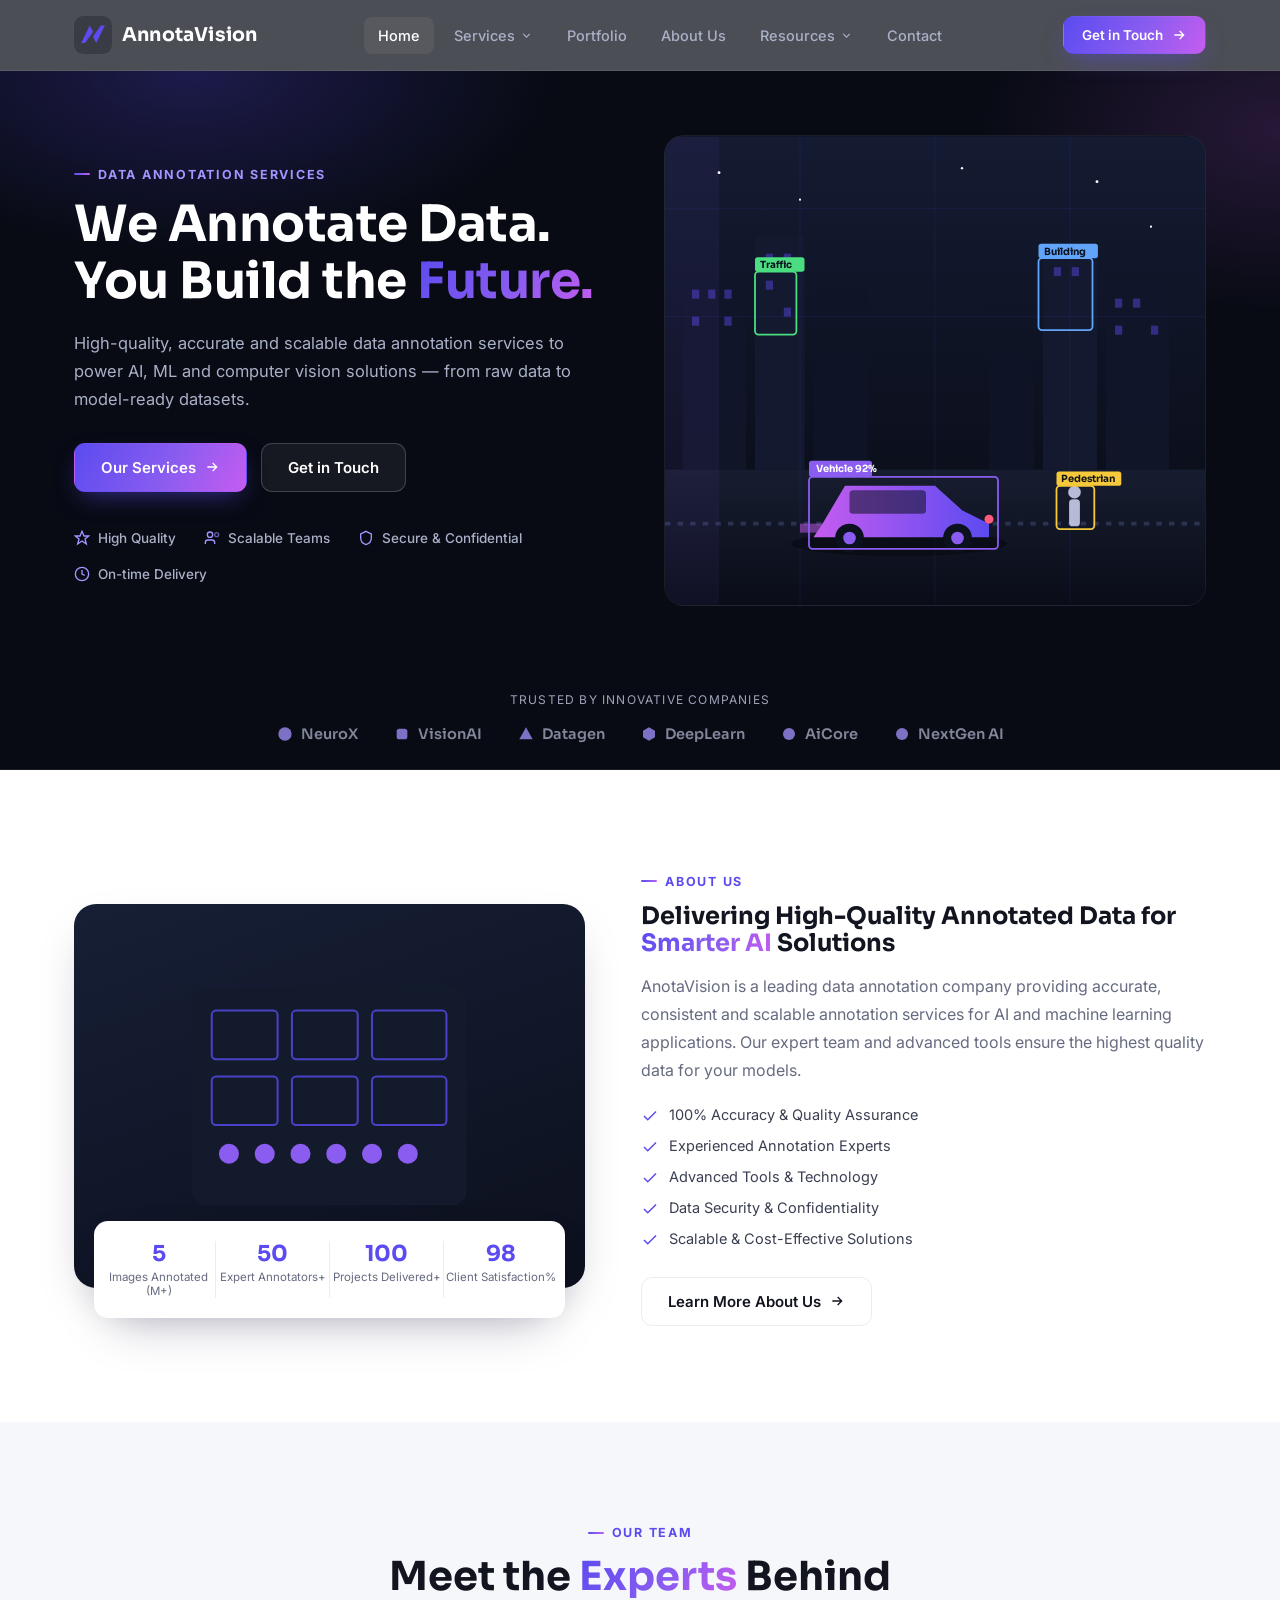
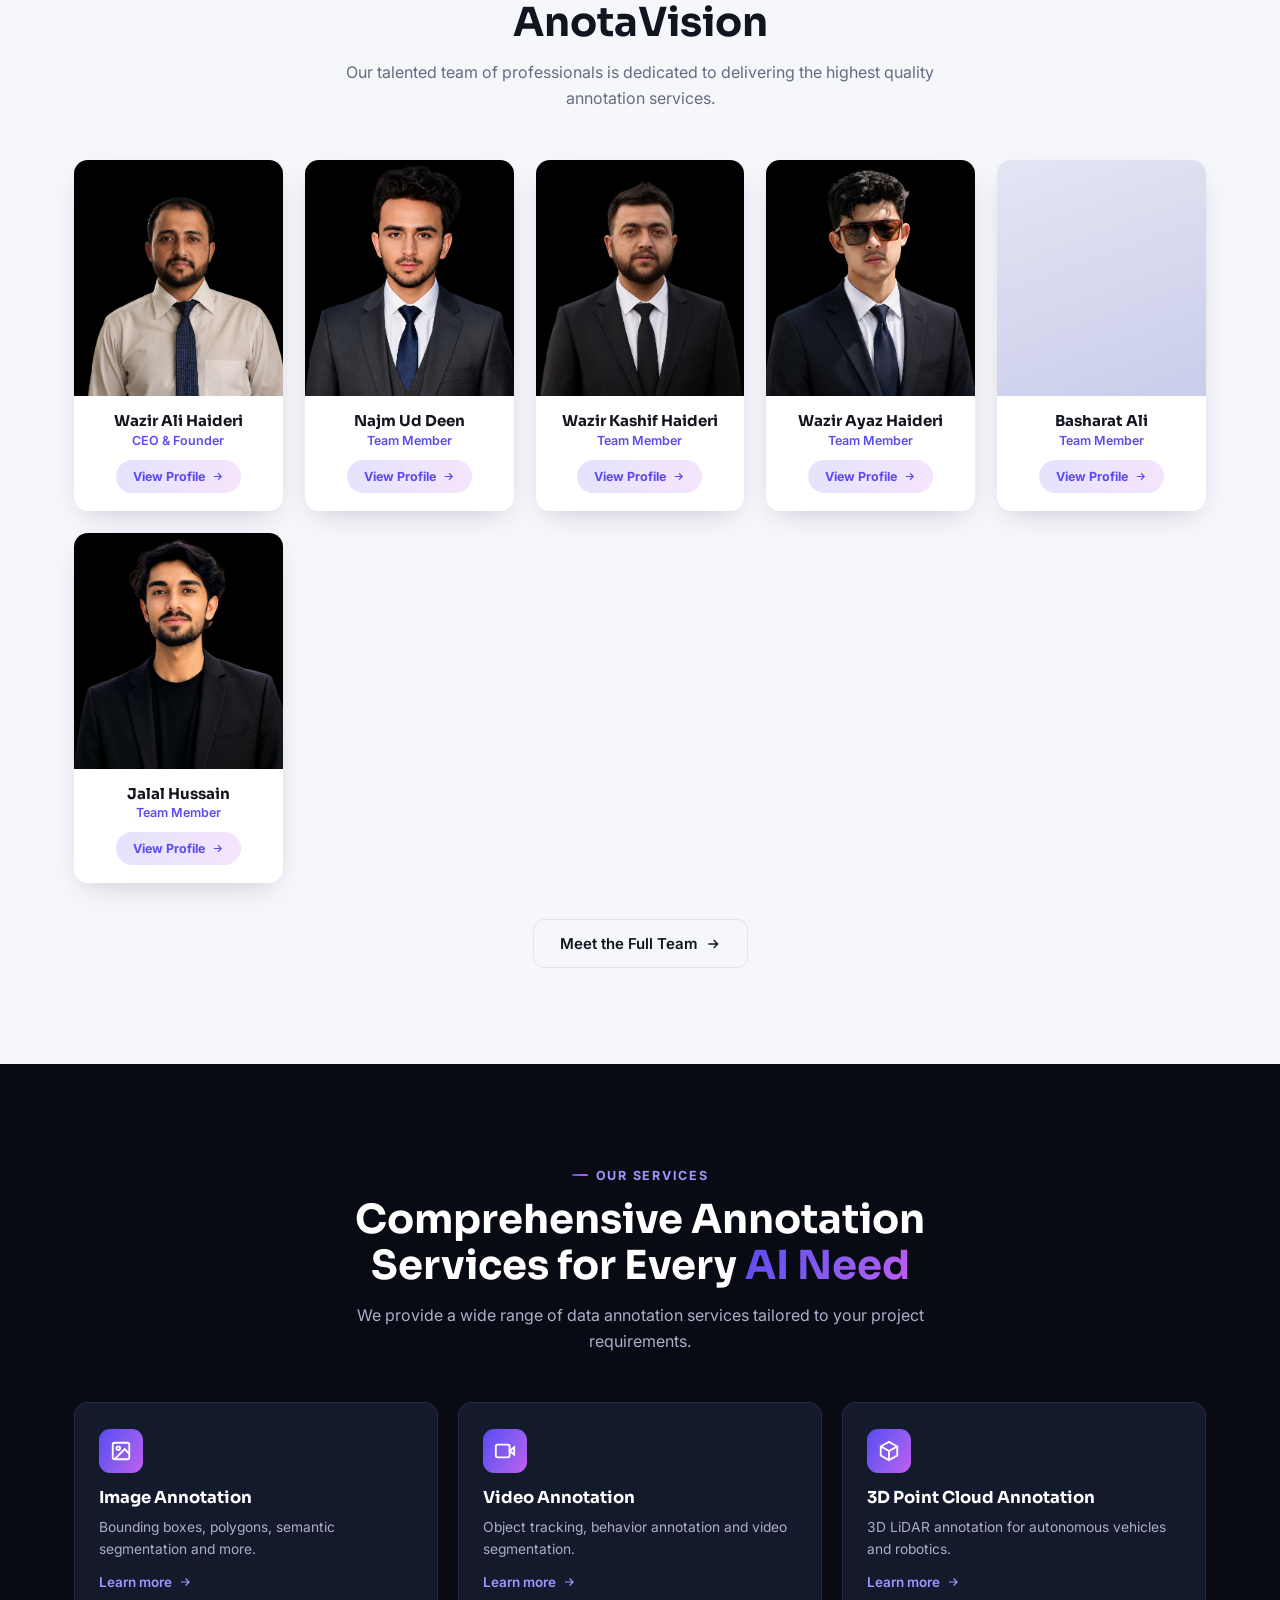
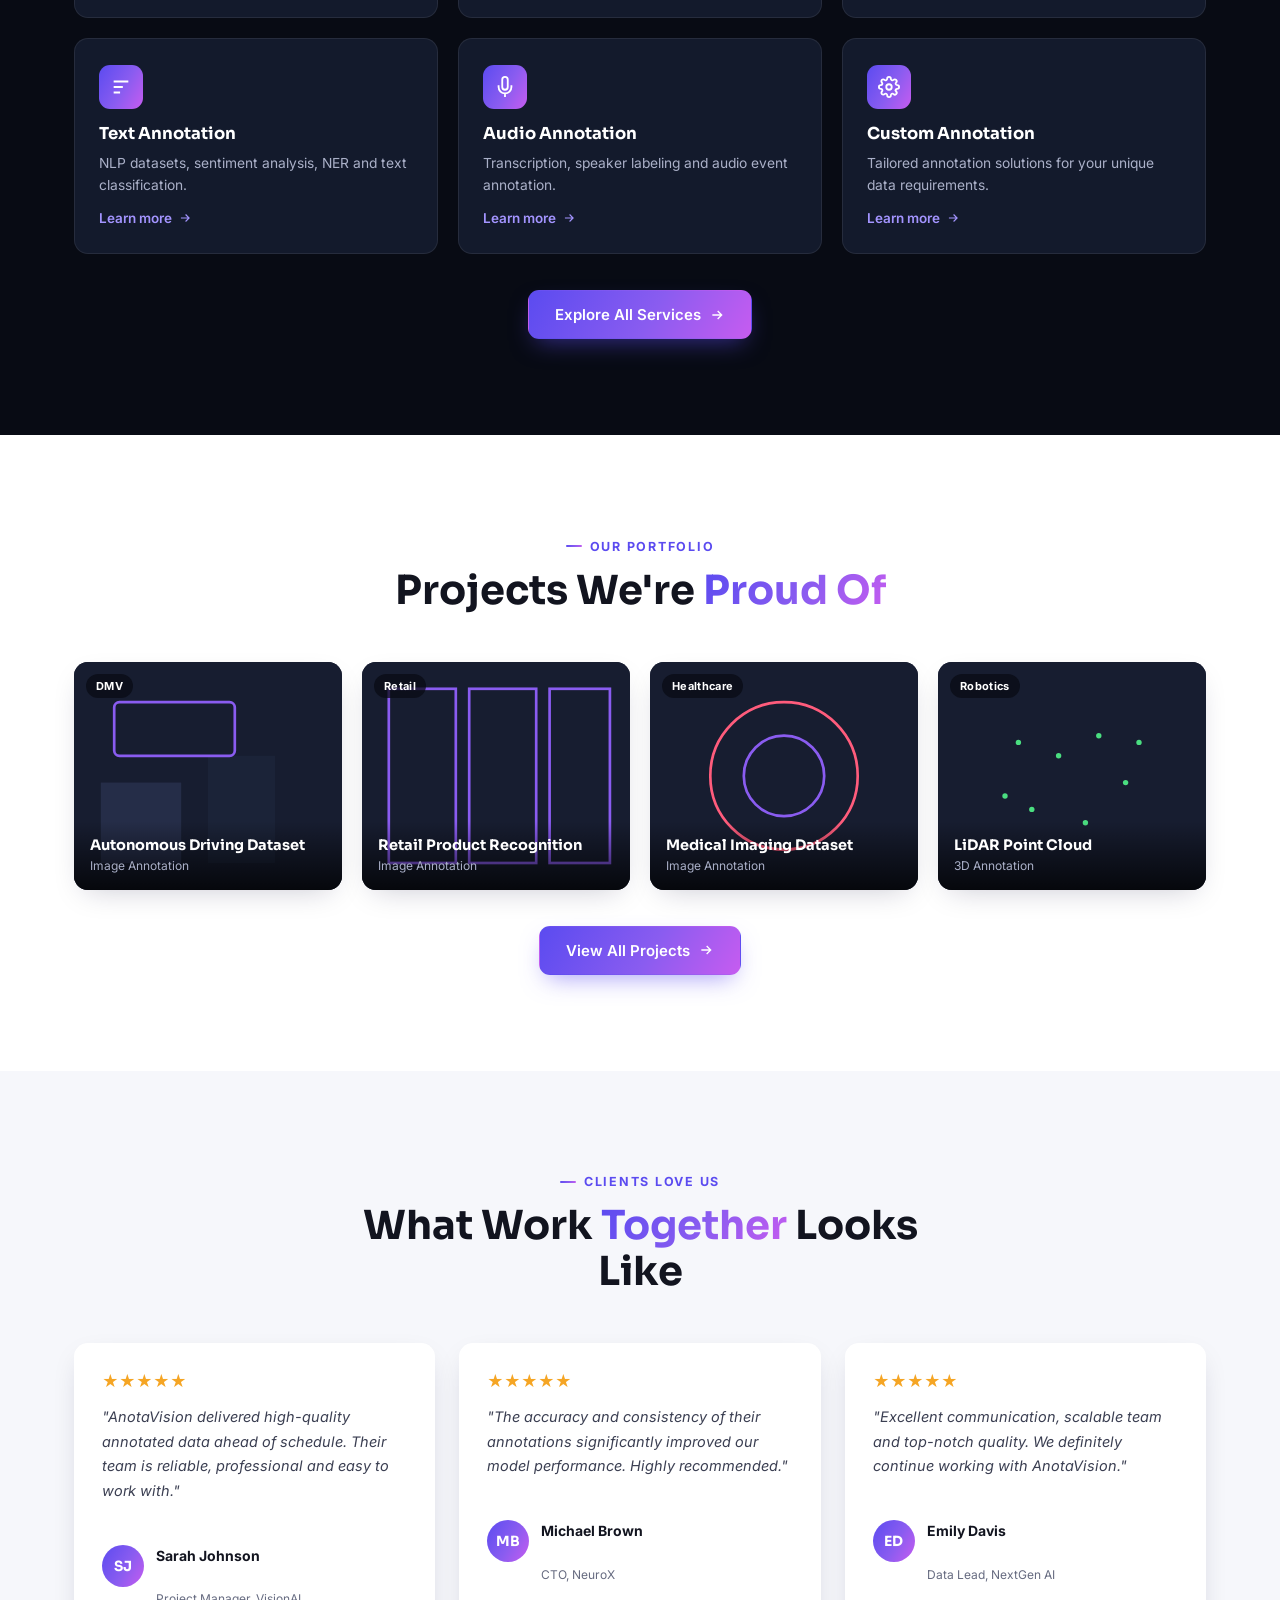
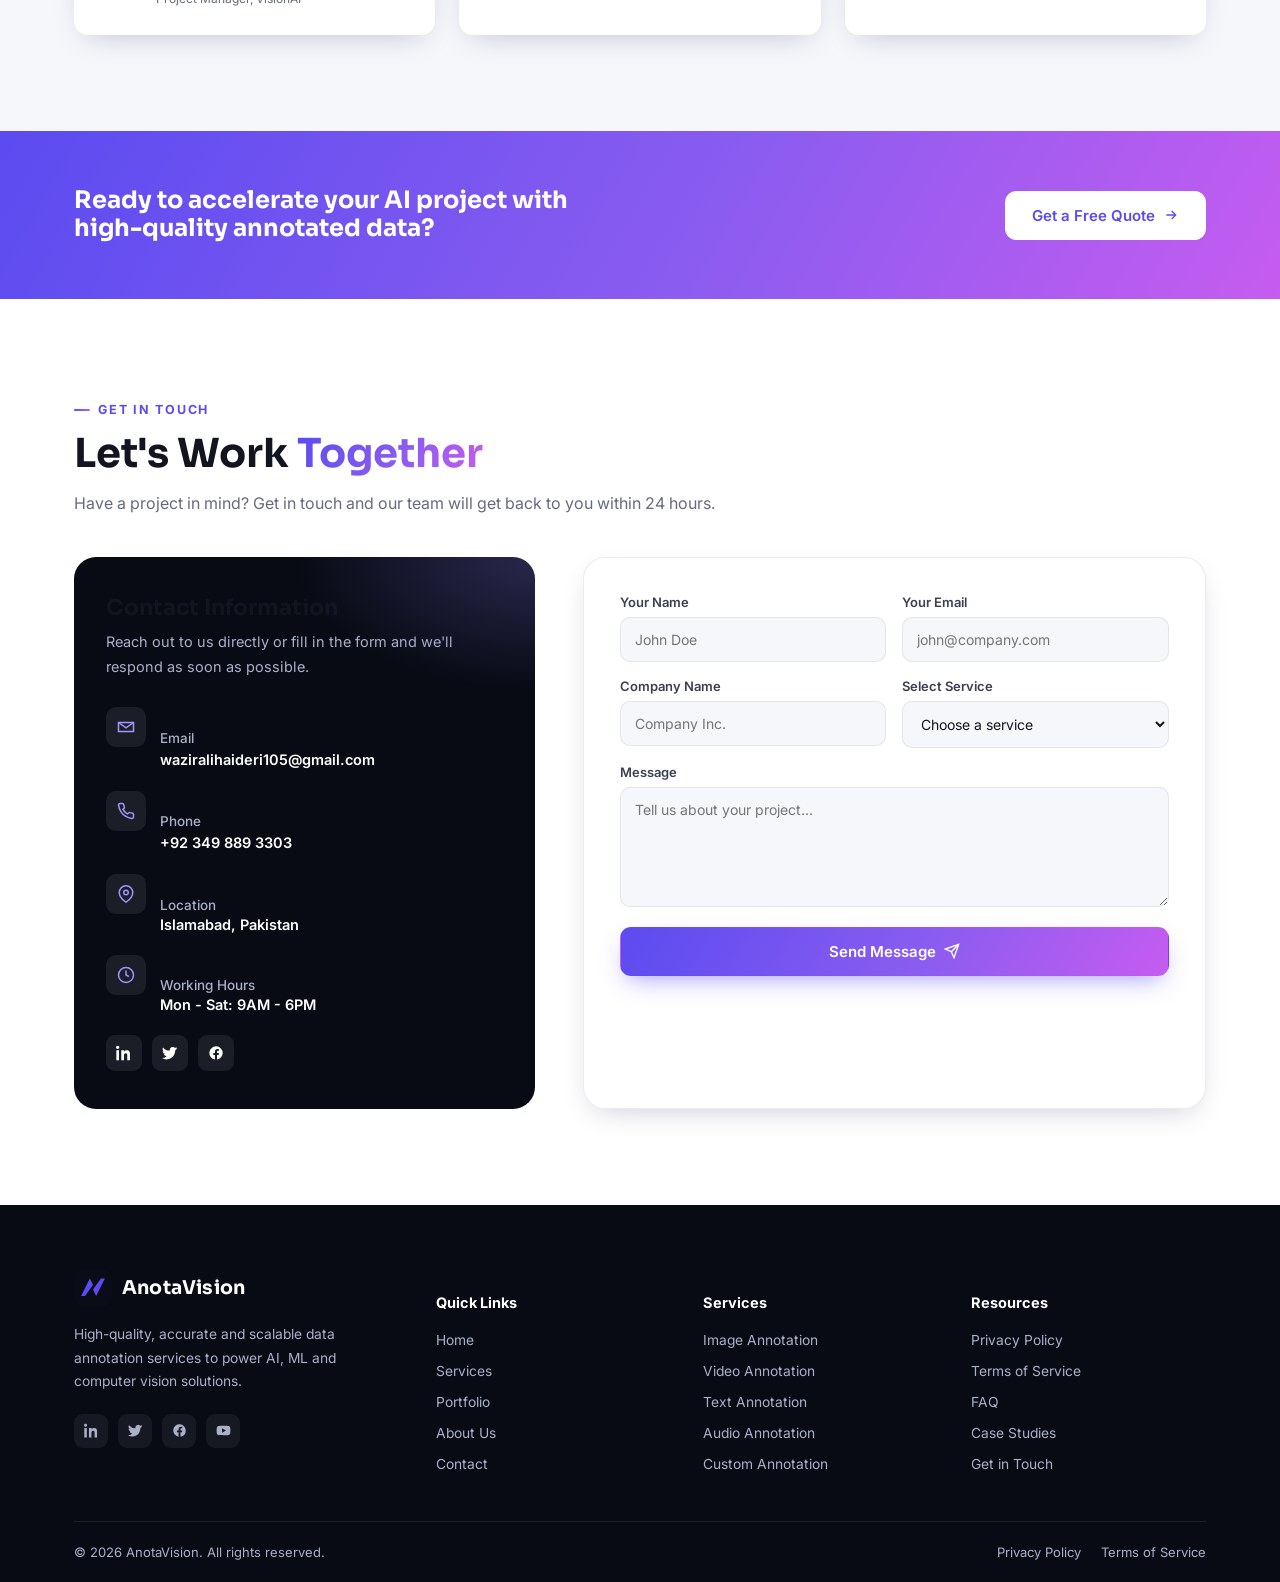
==== index.html @ 31340a4e "Add files via upload" ====
<!DOCTYPE html>
<html lang="en">
<head>
<meta charset="UTF-8">
<meta name="viewport" content="width=device-width, initial-scale=1.0">
<title>AnotaVision | Data Annotation Services for AI &amp; Machine Learning</title>
<meta name="description" content="AnotaVision delivers high-quality, accurate and scalable data annotation services — image, video, text, audio, 3D point cloud and custom annotation — to power AI, ML and computer vision solutions.">
<link rel="icon" href="images/favicon.svg" type="image/svg+xml">
<link rel="preconnect" href="https://fonts.googleapis.com">
<link href="https://fonts.googleapis.com/css2?family=Sora:wght@500;600;700;800&family=Inter:wght@400;500;600;700&display=swap" rel="stylesheet">
<link rel="stylesheet" href="css/style.css">
</head>
<body>

<!-- ============ HEADER ============ -->
<header class="site-header">
  <nav class="nav">
    <a href="index.html" class="brand">
      <svg class="brand-logo" viewBox="0 0 48 48" fill="none" xmlns="http://www.w3.org/2000/svg">
        <defs><linearGradient id="lgHead" x1="0" y1="0" x2="48" y2="48"><stop offset="0" stop-color="#5b4bf0"/><stop offset="1" stop-color="#c65cf0"/></linearGradient></defs>
        <rect width="48" height="48" rx="12" fill="#10132049"/>
        <path d="M9 34 L20 12 L24 20 L14 34 Z" fill="url(#lgHead)"/>
        <path d="M39 12 L28 34 L24 26 L34 12 Z" fill="url(#lgHead)"/>
      </svg>
      <span class="brand-name">AnnotaVision</span>
    </a>

    <ul class="nav-links">
      <li class="active"><a href="index.html" class="nav-link">Home</a></li>
      <li class="has-dropdown">
        <a href="services.html" class="nav-link">Services
          <svg viewBox="0 0 24 24" fill="none" stroke="currentColor" stroke-width="2"><polyline points="6 9 12 15 18 9"/></svg>
        </a>
        <div class="dropdown">
          <a href="services.html#image-annotation"><span class="dd-ico"><svg viewBox="0 0 24 24" fill="none" stroke="currentColor" stroke-width="2"><rect x="3" y="3" width="18" height="18" rx="2"/><circle cx="9" cy="9" r="2"/><path d="M21 15l-5-5L5 21"/></svg></span><span><strong>Image Annotation</strong><span>Bounding boxes, polygons, segmentation</span></span></a>
          <a href="services.html#video-annotation"><span class="dd-ico"><svg viewBox="0 0 24 24" fill="none" stroke="currentColor" stroke-width="2"><rect x="2" y="5" width="15" height="14" rx="2"/><path d="M22 8l-5 4 5 4V8z"/></svg></span><span><strong>Video Annotation</strong><span>Object tracking &amp; behavior labeling</span></span></a>
          <a href="services.html#3d-point-cloud"><span class="dd-ico"><svg viewBox="0 0 24 24" fill="none" stroke="currentColor" stroke-width="2"><path d="M12 2l9 5v10l-9 5-9-5V7z"/><path d="M3 7l9 5 9-5M12 12v10"/></svg></span><span><strong>3D Point Cloud</strong><span>LiDAR for autonomous vehicles</span></span></a>
          <a href="services.html#text-annotation"><span class="dd-ico"><svg viewBox="0 0 24 24" fill="none" stroke="currentColor" stroke-width="2"><path d="M4 6h16M4 12h10M4 18h7"/></svg></span><span><strong>Text Annotation</strong><span>NLP, sentiment &amp; NER classification</span></span></a>
          <a href="services.html#audio-annotation"><span class="dd-ico"><svg viewBox="0 0 24 24" fill="none" stroke="currentColor" stroke-width="2"><path d="M12 1a3 3 0 00-3 3v8a3 3 0 006 0V4a3 3 0 00-3-3z"/><path d="M19 10v2a7 7 0 01-14 0v-2M12 19v4"/></svg></span><span><strong>Audio Annotation</strong><span>Transcription &amp; speaker labeling</span></span></a>
          <a href="services.html#custom-annotation"><span class="dd-ico"><svg viewBox="0 0 24 24" fill="none" stroke="currentColor" stroke-width="2"><circle cx="12" cy="12" r="3"/><path d="M19.4 15a1.7 1.7 0 00.34 1.87l.06.06a2 2 0 11-2.83 2.83l-.06-.06a1.7 1.7 0 00-1.87-.34 1.7 1.7 0 00-1 1.55V21a2 2 0 11-4 0v-.09a1.7 1.7 0 00-1-1.55 1.7 1.7 0 00-1.87.34l-.06.06a2 2 0 11-2.83-2.83l.06-.06a1.7 1.7 0 00.34-1.87 1.7 1.7 0 00-1.55-1H3a2 2 0 110-4h.09a1.7 1.7 0 001.55-1 1.7 1.7 0 00-.34-1.87l-.06-.06a2 2 0 112.83-2.83l.06.06a1.7 1.7 0 001.87.34H9a1.7 1.7 0 001-1.55V3a2 2 0 114 0v.09a1.7 1.7 0 001 1.55 1.7 1.7 0 001.87-.34l.06-.06a2 2 0 112.83 2.83l-.06.06a1.7 1.7 0 00-.34 1.87V9a1.7 1.7 0 001.55 1H21a2 2 0 110 4h-.09a1.7 1.7 0 00-1.55 1z"/></svg></span><span><strong>Custom Annotation</strong><span>Tailored to your unique data needs</span></span></a>
        </div>
      </li>
      <li><a href="portfolio.html" class="nav-link">Portfolio</a></li>
      <li><a href="team.html" class="nav-link">About Us</a></li>
      <li class="has-dropdown">
        <a href="#" class="nav-link">Resources
          <svg viewBox="0 0 24 24" fill="none" stroke="currentColor" stroke-width="2"><polyline points="6 9 12 15 18 9"/></svg>
        </a>
        <div class="dropdown">
          <a href="privacy-policy.html"><span class="dd-ico"><svg viewBox="0 0 24 24" fill="none" stroke="currentColor" stroke-width="2"><path d="M12 2l8 4v6c0 5-3.5 8.5-8 10-4.5-1.5-8-5-8-10V6z"/></svg></span><span><strong>Privacy Policy</strong><span>How we protect your data</span></span></a>
          <a href="privacy-policy.html#terms"><span class="dd-ico"><svg viewBox="0 0 24 24" fill="none" stroke="currentColor" stroke-width="2"><path d="M14 2H6a2 2 0 00-2 2v16a2 2 0 002 2h12a2 2 0 002-2V8z"/><path d="M14 2v6h6"/></svg></span><span><strong>Terms of Service</strong><span>Guidelines for using AnotaVision</span></span></a>
          <a href="contact.html"><span class="dd-ico"><svg viewBox="0 0 24 24" fill="none" stroke="currentColor" stroke-width="2"><circle cx="12" cy="12" r="10"/><path d="M12 16v-4M12 8h.01"/></svg></span><span><strong>FAQ</strong><span>Answers to common questions</span></span></a>
        </div>
      </li>
      <li><a href="contact.html" class="nav-link">Contact</a></li>
    </ul>

    <div class="nav-cta">
      <a href="contact.html" class="btn btn-primary btn-sm">Get in Touch
        <svg viewBox="0 0 24 24" fill="none" stroke="currentColor" stroke-width="2"><path d="M5 12h14M13 6l6 6-6 6"/></svg>
      </a>
      <button class="nav-toggle" aria-label="Toggle menu">
        <svg viewBox="0 0 24 24" fill="none" stroke="currentColor" stroke-width="2" stroke-linecap="round"><line x1="3" y1="6" x2="21" y2="6"/><line x1="3" y1="12" x2="21" y2="12"/><line x1="3" y1="18" x2="21" y2="18"/></svg>
      </button>
    </div>
  </nav>
</header>

<!-- ============ HERO ============ -->
<section class="hero">
  <div class="container hero-grid">
    <div class="hero-copy">
      <span class="eyebrow">Data Annotation Services</span>
      <h1>We Annotate Data.<br>You Build the <span class="accent">Future.</span></h1>
      <p>High-quality, accurate and scalable data annotation services to power AI, ML and computer vision solutions — from raw data to model-ready datasets.</p>
      <div class="hero-actions">
        <a href="services.html" class="btn btn-primary">Our Services
          <svg viewBox="0 0 24 24" fill="none" stroke="currentColor" stroke-width="2"><path d="M5 12h14M13 6l6 6-6 6"/></svg>
        </a>
        <a href="contact.html" class="btn btn-outline-dark">Get in Touch</a>
      </div>
      <div class="hero-badges">
        <div><svg viewBox="0 0 24 24" fill="none" stroke="currentColor" stroke-width="2"><path d="M12 2l3 7h7l-5.5 4.5L18.5 21 12 16.5 5.5 21l2-7.5L2 9h7z"/></svg>High Quality</div>
        <div><svg viewBox="0 0 24 24" fill="none" stroke="currentColor" stroke-width="2"><circle cx="9" cy="7" r="4"/><path d="M2 21v-2a4 4 0 014-4h6a4 4 0 014 4v2"/><circle cx="19" cy="7" r="3" opacity=".6"/></svg>Scalable Teams</div>
        <div><svg viewBox="0 0 24 24" fill="none" stroke="currentColor" stroke-width="2"><path d="M12 2l8 4v6c0 5-3.5 8.5-8 10-4.5-1.5-8-5-8-10V6z"/></svg>Secure &amp; Confidential</div>
        <div><svg viewBox="0 0 24 24" fill="none" stroke="currentColor" stroke-width="2"><circle cx="12" cy="12" r="10"/><path d="M12 6v6l4 2"/></svg>On-time Delivery</div>
      </div>
    </div>

    <div class="hero-art">
      <!-- Animated annotated street scene -->
      <svg viewBox="0 0 600 520" xmlns="http://www.w3.org/2000/svg">
        <defs>
          <linearGradient id="skyGrad" x1="0" y1="0" x2="0" y2="1">
            <stop offset="0" stop-color="#141b32"/><stop offset="1" stop-color="#080b14"/>
          </linearGradient>
          <linearGradient id="roadGrad" x1="0" y1="0" x2="0" y2="1">
            <stop offset="0" stop-color="#171d30"/><stop offset="1" stop-color="#0a0d18"/>
          </linearGradient>
          <linearGradient id="carGrad" x1="0" y1="0" x2="1" y2="0">
            <stop offset="0" stop-color="#c65cf0"/><stop offset="1" stop-color="#5b4bf0"/>
          </linearGradient>
        </defs>
        <rect width="600" height="520" fill="url(#skyGrad)"/>
        <!-- stars -->
        <circle class="star" cx="60" cy="40" r="1.6" fill="#fff"/>
        <circle class="star" cx="150" cy="70" r="1.2" fill="#fff" style="animation-delay:.6s"/>
        <circle class="star" cx="480" cy="50" r="1.6" fill="#fff" style="animation-delay:1.2s"/>
        <circle class="star" cx="540" cy="100" r="1.2" fill="#fff" style="animation-delay:.3s"/>
        <circle class="star" cx="330" cy="35" r="1.3" fill="#fff" style="animation-delay:1.6s"/>

        <!-- buildings silhouette -->
        <g opacity="0.9">
          <rect x="20" y="150" width="70" height="220" fill="#11162a"/>
          <rect x="100" y="110" width="55" height="260" fill="#141a30"/>
          <rect x="165" y="170" width="60" height="200" fill="#0f1426"/>
          <rect x="420" y="120" width="60" height="250" fill="#141a30"/>
          <rect x="490" y="160" width="70" height="210" fill="#11162a"/>
          <rect x="360" y="190" width="50" height="180" fill="#0f1426"/>
          <!-- windows -->
          <g fill="#5b4bf0" opacity="0.5">
            <rect x="30" y="170" width="8" height="10"/><rect x="48" y="170" width="8" height="10"/><rect x="66" y="170" width="8" height="10"/>
            <rect x="30" y="200" width="8" height="10"/><rect x="66" y="200" width="8" height="10"/>
            <rect x="112" y="130" width="8" height="10"/><rect x="132" y="130" width="8" height="10"/>
            <rect x="112" y="160" width="8" height="10"/><rect x="132" y="190" width="8" height="10"/>
            <rect x="500" y="180" width="8" height="10"/><rect x="520" y="180" width="8" height="10"/>
            <rect x="500" y="210" width="8" height="10"/><rect x="540" y="210" width="8" height="10"/>
            <rect x="432" y="145" width="8" height="10"/><rect x="452" y="145" width="8" height="10"/>
          </g>
        </g>

        <!-- road -->
        <rect x="0" y="370" width="600" height="150" fill="url(#roadGrad)"/>
        <g stroke="#2a3350" stroke-width="4">
          <line class="dash" x1="0" y1="430" x2="600" y2="430"/>
        </g>

        <!-- annotation grid lines -->
        <g stroke="#5b4bf0" stroke-opacity="0.12" stroke-width="1">
          <line x1="0" y1="80" x2="600" y2="80"/><line x1="0" y1="200" x2="600" y2="200"/>
          <line x1="150" y1="0" x2="150" y2="520"/><line x1="300" y1="0" x2="300" y2="520"/><line x1="450" y1="0" x2="450" y2="520"/>
        </g>

        <!-- car -->
        <g class="car">
          <ellipse cx="260" cy="452" rx="120" ry="14" fill="#000" opacity="0.35"/>
          <rect class="beam" x="150" y="430" width="90" height="10" fill="#c65cf0" opacity="0.5"/>
          <path d="M175 430 L200 388 L300 388 L330 415 L360 430 L360 445 L165 445 Z" fill="url(#carGrad)"/>
          <rect x="205" y="393" width="85" height="26" rx="4" fill="#0c1120" opacity="0.55"/>
          <circle cx="205" cy="446" r="16" fill="#0c1120"/><circle cx="205" cy="446" r="7" fill="#8a5cf0"/>
          <circle cx="325" cy="446" r="16" fill="#0c1120"/><circle cx="325" cy="446" r="7" fill="#8a5cf0"/>
          <circle cx="360" cy="425" r="5" fill="#ff5c7c"/>
        </g>

        <!-- pedestrian silhouette -->
        <g transform="translate(455,395)" opacity="0.9">
          <circle cx="0" cy="0" r="7" fill="#c9cdea"/>
          <rect x="-6" y="8" width="12" height="30" rx="4" fill="#c9cdea"/>
        </g>

        <!-- annotation boxes -->
        <g font-family="Sora, sans-serif" font-size="11" font-weight="700">
          <rect class="box" x="160" y="378" width="210" height="80" rx="4" fill="none" stroke="#8a5cf0" stroke-width="2"/>
          <rect x="160" y="360" width="70" height="18" rx="3" fill="#8a5cf0"/>
          <text x="168" y="373" fill="#fff">Vehicle 92%</text>

          <rect class="box box2" x="435" y="388" width="42" height="48" rx="4" fill="none" stroke="#f5c93a" stroke-width="2"/>
          <rect x="435" y="372" width="72" height="16" rx="3" fill="#f5c93a"/>
          <text x="440" y="384" fill="#151515">Pedestrian</text>

          <rect class="box box3" x="100" y="150" width="46" height="70" rx="4" fill="none" stroke="#4ade80" stroke-width="2"/>
          <rect x="100" y="134" width="55" height="16" rx="3" fill="#4ade80"/>
          <text x="106" y="146" fill="#0c1120">Traffic</text>

          <rect class="box" x="415" y="135" width="60" height="80" rx="4" fill="none" stroke="#60a5fa" stroke-width="2" style="animation-delay:.6s"/>
          <rect x="415" y="119" width="66" height="16" rx="3" fill="#60a5fa"/>
          <text x="421" y="131" fill="#0c1120">Building</text>
        </g>

        <!-- scanning sweep -->
        <rect class="scanline" x="0" y="0" width="60" height="520" fill="#8a5cf0" opacity="0.06"/>
      </svg>
    </div>
  </div>
</section>

<div class="logos-strip">
  <div class="container">
    <p>Trusted by innovative companies</p>
    <div class="logos-row">
      <span><svg viewBox="0 0 24 24" fill="currentColor"><circle cx="12" cy="12" r="10"/></svg>NeuroX</span>
      <span><svg viewBox="0 0 24 24" fill="currentColor"><rect x="4" y="4" width="16" height="16" rx="4"/></svg>VisionAI</span>
      <span><svg viewBox="0 0 24 24" fill="currentColor"><polygon points="12,2 22,20 2,20"/></svg>Datagen</span>
      <span><svg viewBox="0 0 24 24" fill="currentColor"><path d="M12 2l9 5v10l-9 5-9-5V7z"/></svg>DeepLearn</span>
      <span><svg viewBox="0 0 24 24" fill="currentColor"><circle cx="12" cy="12" r="9"/></svg>AiCore</span>
      <span><svg viewBox="0 0 24 24" fill="currentColor"><rect x="3" y="3" width="18" height="18" rx="9"/></svg>NextGen AI</span>
    </div>
  </div>
</div>

<!-- ============ ABOUT ============ -->
<section class="about" id="about">
  <div class="container about-grid">
    <div class="about-media reveal">
      <div class="media-box">
        <svg viewBox="0 0 200 160" xmlns="http://www.w3.org/2000/svg">
          <rect x="4" y="4" width="192" height="152" rx="10" fill="#131a2c"/>
          <g stroke="#5b4bf0" stroke-width="1.4" fill="none" opacity="0.8">
            <rect x="18" y="20" width="46" height="34" rx="3"/>
            <rect x="74" y="20" width="46" height="34" rx="3"/>
            <rect x="130" y="20" width="52" height="34" rx="3"/>
            <rect x="18" y="66" width="46" height="34" rx="3"/>
            <rect x="74" y="66" width="46" height="34" rx="3"/>
            <rect x="130" y="66" width="52" height="34" rx="3"/>
          </g>
          <g fill="#8a5cf0">
            <circle cx="30" cy="120" r="7"/><circle cx="55" cy="120" r="7"/><circle cx="80" cy="120" r="7"/>
            <circle cx="105" cy="120" r="7"/><circle cx="130" cy="120" r="7"/><circle cx="155" cy="120" r="7"/>
          </g>
        </svg>
      </div>
      <div class="stat-card">
        <div class="stat"><h3 data-count="5">5</h3><span>Images Annotated (M+)</span></div>
        <div class="stat"><h3 data-count="50">50</h3><span>Expert Annotators+</span></div>
        <div class="stat"><h3 data-count="100">100</h3><span>Projects Delivered+</span></div>
        <div class="stat"><h3 data-count="98">98</h3><span>Client Satisfaction%</span></div>
      </div>
    </div>

    <div class="about-copy reveal" data-delay=".1s">
      <span class="eyebrow">About Us</span>
      <h2>Delivering High-Quality Annotated Data for <span class="accent">Smarter AI</span> Solutions</h2>
      <p>AnotaVision is a leading data annotation company providing accurate, consistent and scalable annotation services for AI and machine learning applications. Our expert team and advanced tools ensure the highest quality data for your models.</p>
      <ul>
        <li><svg viewBox="0 0 24 24" fill="none" stroke="currentColor" stroke-width="2"><polyline points="20 6 9 17 4 12"/></svg>100% Accuracy &amp; Quality Assurance</li>
        <li><svg viewBox="0 0 24 24" fill="none" stroke="currentColor" stroke-width="2"><polyline points="20 6 9 17 4 12"/></svg>Experienced Annotation Experts</li>
        <li><svg viewBox="0 0 24 24" fill="none" stroke="currentColor" stroke-width="2"><polyline points="20 6 9 17 4 12"/></svg>Advanced Tools &amp; Technology</li>
        <li><svg viewBox="0 0 24 24" fill="none" stroke="currentColor" stroke-width="2"><polyline points="20 6 9 17 4 12"/></svg>Data Security &amp; Confidentiality</li>
        <li><svg viewBox="0 0 24 24" fill="none" stroke="currentColor" stroke-width="2"><polyline points="20 6 9 17 4 12"/></svg>Scalable &amp; Cost-Effective Solutions</li>
      </ul>
      <a href="team.html" class="btn btn-outline">Learn More About Us
        <svg viewBox="0 0 24 24" fill="none" stroke="currentColor" stroke-width="2"><path d="M5 12h14M13 6l6 6-6 6"/></svg>
      </a>
    </div>
  </div>
</section>

<!-- ============ TEAM (preview) ============ -->
<section class="team">
  <div class="container">
    <div class="section-head">
      <span class="eyebrow">Our Team</span>
      <h2>Meet the <span class="accent">Experts</span> Behind AnotaVision</h2>
      <p>Our talented team of professionals is dedicated to delivering the highest quality annotation services.</p>
    </div>
    <div class="team-grid">

      <div class="team-card reveal">
        <div class="team-photo">
          <img src="images/team-members/wazir ali.png" alt="Wazir Ali Haideri — CEO & Founder" loading="lazy" decoding="async">
        </div>
        <div class="team-info">
          <h4>Wazir Ali Haideri</h4>
          <span>CEO &amp; Founder</span>
          <button class="team-view-btn" 
            data-name="Wazir Ali Haideri"
            data-role="CEO &amp; Founder"
            data-img="images/team-members/wazir ali.png" 
            data-bio="Wazir founded AnotaVision in 2020 after years of building ML pipelines and seeing first-hand how much model performance depends on clean, well-labeled data. He leads company strategy and client partnerships."
            data-email="waziralihaideri105@gmail.com"
            data-linkedin="https://www.linkedin.com/in/wazir-ali-haideri-b74a2425b/"
            data-upwork="#">
            View Profile
            <svg viewBox="0 0 24 24" fill="none" stroke="currentColor" stroke-width="2"><path d="M5 12h14M13 6l6 6-6 6"/></svg>
          </button>
        </div>
      </div>

      <div class="team-card reveal" data-delay=".05s">
        <div class="team-photo">
          <img src="images/team-members/wazir najum.png" alt="Najm Ud Deen — Team Member" loading="lazy" decoding="async">
        </div>
        <div class="team-info">
          <h4>Najm Ud Deen</h4>
          <span>Team Member</span>
          <button class="team-view-btn"
            data-name="Najm Ud Deen"
            data-role="Team Member"
            data-img="images/team-members/wazir najum.png"
            data-bio="Najm Ud Deen oversees day-to-day operations, resourcing and delivery timelines, making sure every project ships on schedule without compromising on quality."
            data-email="najmuddeen909@gmail.com"
            data-linkedin="https://www.linkedin.com/in/najm-ud-deen-a57356403/"
            data-upwork="#">
            View Profile
            <svg viewBox="0 0 24 24" fill="none" stroke="currentColor" stroke-width="2"><path d="M5 12h14M13 6l6 6-6 6"/></svg>
          </button>
        </div>
      </div>

      <div class="team-card reveal" data-delay=".1s">
        <div class="team-photo">
          <img src="images/team-members/wazir kashif.png" alt="Wazir Kashif Haideri — Team Member" loading="lazy" decoding="async">
        </div>
        <div class="team-info">
          <h4>Wazir Kashif Haideri</h4>
          <span>Team Member</span>
          <button class="team-view-btn"
            data-name="Wazir Kashif Haideri"
            data-role="Team Member"
            data-img="images/team-members/wazir kashif.png"
            data-bio="Kashif builds and maintains the annotation tooling and QA pipelines that keep AnotaVision's throughput high and error rates low."
            data-email="usman@anotavision.com"
            data-linkedin="https://www.linkedin.com/in/wazir-kashif-shigri-a512b636a/"
            data-upwork="#">
            View Profile
            <svg viewBox="0 0 24 24" fill="none" stroke="currentColor" stroke-width="2"><path d="M5 12h14M13 6l6 6-6 6"/></svg>
          </button>
        </div>
      </div>

      <div class="team-card reveal" data-delay=".15s">
        <div class="team-photo">
          <img src="images/team-members/wazir ayaz (1).png" alt="Wazir Ayaz Haideri — Team Member" loading="lazy" decoding="async">
        </div>
        <div class="team-info">
          <h4>Wazir Ayaz Haideri</h4>
          <span>Team Member</span>
          <button class="team-view-btn"
            data-name="Wazir Ayaz Haideri"
            data-role="Team Member"
            data-img="images/team-members/wazir ayaz (1).png"
            data-bio="Ayaz manages the annotation workforce, training programs and workflow design across all active projects."
            data-email="hira@anotavision.com"
            data-linkedin="#"
            data-upwork="#">
            View Profile
            <svg viewBox="0 0 24 24" fill="none" stroke="currentColor" stroke-width="2"><path d="M5 12h14M13 6l6 6-6 6"/></svg>
          </button>
        </div>
      </div>

      <div class="team-card reveal" data-delay=".2s">
        <div class="team-photo">
          <img src="images/team-members/basharat.png" alt="Basharat Ali — Team Member" loading="lazy" decoding="async">
        </div>
        <div class="team-info">
          <h4>Basharat Ali</h4>
          <span>Team Member</span>
          <button class="team-view-btn"
            data-name="Basharat Ali"
            data-role="Team Member"
            data-img="images/team-members/basharat.png"
            data-bio="Basharat leads the multi-layer quality assurance process, setting accuracy benchmarks and auditing samples from every batch."
            data-email="basharat@anotavision.com"
            data-linkedin="#"
            data-upwork="#">
            View Profile
            <svg viewBox="0 0 24 24" fill="none" stroke="currentColor" stroke-width="2"><path d="M5 12h14M13 6l6 6-6 6"/></svg>
          </button>
        </div>
      </div>
      <div class="team-card reveal" data-delay=".2s">
        <div class="team-photo">
          <img src="images/team-members/jalal.png" alt="Jalal Hussain — Team Member" loading="lazy" decoding="async">
        </div>
        <div class="team-info">
          <h4>Jalal Hussain</h4>
          <span>Team Member</span>
          <button class="team-view-btn"
            data-name="Jalal Hussain"
            data-role="Team Member"
            data-img="images/team-members/jalal.png"
            data-bio="Jalal manages the annotation workforce, training programs and workflow design across all active projects."
            data-email="jalal@anotavision.com"
            data-linkedin="#"
            data-twitter="#">
            View Profile
            <svg viewBox="0 0 24 24" fill="none" stroke="currentColor" stroke-width="2"><path d="M5 12h14M13 6l6 6-6 6"/></svg>
          </button>
        </div>
      </div>

    </div>
    <div style="text-align:center;margin-top:36px;">
      <a href="team.html" class="btn btn-outline">Meet the Full Team
        <svg viewBox="0 0 24 24" fill="none" stroke="currentColor" stroke-width="2"><path d="M5 12h14M13 6l6 6-6 6"/></svg>
      </a>
    </div>
  </div>
</section>

<!-- ============ SERVICES (preview) ============ -->
<section class="services" id="services">
  <div class="container">
    <div class="section-head on-dark">
      <span class="eyebrow on-dark">Our Services</span>
      <h2>Comprehensive Annotation Services for Every <span class="accent">AI Need</span></h2>
      <p>We provide a wide range of data annotation services tailored to your project requirements.</p>
    </div>
    <div class="services-grid">
      <div class="service-card reveal">
        <div class="service-ico"><svg viewBox="0 0 24 24" fill="none" stroke="#fff" stroke-width="2"><rect x="3" y="3" width="18" height="18" rx="2"/><circle cx="9" cy="9" r="2"/><path d="M21 15l-5-5L5 21"/></svg></div>
        <h4>Image Annotation</h4>
        <p>Bounding boxes, polygons, semantic segmentation and more.</p>
        <a href="services.html#image-annotation" class="service-link">Learn more <svg viewBox="0 0 24 24" fill="none" stroke="currentColor" stroke-width="2"><path d="M5 12h14M13 6l6 6-6 6"/></svg></a>
      </div>
      <div class="service-card reveal" data-delay=".05s">
        <div class="service-ico"><svg viewBox="0 0 24 24" fill="none" stroke="#fff" stroke-width="2"><rect x="2" y="5" width="15" height="14" rx="2"/><path d="M22 8l-5 4 5 4V8z"/></svg></div>
        <h4>Video Annotation</h4>
        <p>Object tracking, behavior annotation and video segmentation.</p>
        <a href="services.html#video-annotation" class="service-link">Learn more <svg viewBox="0 0 24 24" fill="none" stroke="currentColor" stroke-width="2"><path d="M5 12h14M13 6l6 6-6 6"/></svg></a>
      </div>
      <div class="service-card reveal" data-delay=".1s">
        <div class="service-ico"><svg viewBox="0 0 24 24" fill="none" stroke="#fff" stroke-width="2"><path d="M12 2l9 5v10l-9 5-9-5V7z"/><path d="M3 7l9 5 9-5M12 12v10"/></svg></div>
        <h4>3D Point Cloud Annotation</h4>
        <p>3D LiDAR annotation for autonomous vehicles and robotics.</p>
        <a href="services.html#3d-point-cloud" class="service-link">Learn more <svg viewBox="0 0 24 24" fill="none" stroke="currentColor" stroke-width="2"><path d="M5 12h14M13 6l6 6-6 6"/></svg></a>
      </div>
      <div class="service-card reveal">
        <div class="service-ico"><svg viewBox="0 0 24 24" fill="none" stroke="#fff" stroke-width="2"><path d="M4 6h16M4 12h10M4 18h7"/></svg></div>
        <h4>Text Annotation</h4>
        <p>NLP datasets, sentiment analysis, NER and text classification.</p>
        <a href="services.html#text-annotation" class="service-link">Learn more <svg viewBox="0 0 24 24" fill="none" stroke="currentColor" stroke-width="2"><path d="M5 12h14M13 6l6 6-6 6"/></svg></a>
      </div>
      <div class="service-card reveal" data-delay=".05s">
        <div class="service-ico"><svg viewBox="0 0 24 24" fill="none" stroke="#fff" stroke-width="2"><path d="M12 1a3 3 0 00-3 3v8a3 3 0 006 0V4a3 3 0 00-3-3z"/><path d="M19 10v2a7 7 0 01-14 0v-2M12 19v4"/></svg></div>
        <h4>Audio Annotation</h4>
        <p>Transcription, speaker labeling and audio event annotation.</p>
        <a href="services.html#audio-annotation" class="service-link">Learn more <svg viewBox="0 0 24 24" fill="none" stroke="currentColor" stroke-width="2"><path d="M5 12h14M13 6l6 6-6 6"/></svg></a>
      </div>
      <div class="service-card reveal" data-delay=".1s">
        <div class="service-ico"><svg viewBox="0 0 24 24" fill="none" stroke="#fff" stroke-width="2"><circle cx="12" cy="12" r="3"/><path d="M19.4 15a1.7 1.7 0 00.34 1.87l.06.06a2 2 0 11-2.83 2.83l-.06-.06a1.7 1.7 0 00-1.87-.34 1.7 1.7 0 00-1 1.55V21a2 2 0 11-4 0v-.09a1.7 1.7 0 00-1-1.55 1.7 1.7 0 00-1.87.34l-.06.06a2 2 0 11-2.83-2.83l.06-.06a1.7 1.7 0 00.34-1.87 1.7 1.7 0 00-1.55-1H3a2 2 0 110-4h.09a1.7 1.7 0 001.55-1 1.7 1.7 0 00-.34-1.87l-.06-.06a2 2 0 112.83-2.83l.06.06a1.7 1.7 0 001.87.34H9a1.7 1.7 0 001-1.55V3a2 2 0 114 0v.09a1.7 1.7 0 001 1.55 1.7 1.7 0 001.87-.34l.06-.06a2 2 0 112.83 2.83l-.06.06a1.7 1.7 0 00-.34 1.87V9a1.7 1.7 0 001.55 1H21a2 2 0 110 4h-.09a1.7 1.7 0 00-1.55 1z"/></svg></div>
        <h4>Custom Annotation</h4>
        <p>Tailored annotation solutions for your unique data requirements.</p>
        <a href="services.html#custom-annotation" class="service-link">Learn more <svg viewBox="0 0 24 24" fill="none" stroke="currentColor" stroke-width="2"><path d="M5 12h14M13 6l6 6-6 6"/></svg></a>
      </div>
    </div>
    <div class="services-cta">
      <a href="services.html" class="btn btn-primary">Explore All Services
        <svg viewBox="0 0 24 24" fill="none" stroke="currentColor" stroke-width="2"><path d="M5 12h14M13 6l6 6-6 6"/></svg>
      </a>
    </div>
  </div>
</section>

<!-- ============ PORTFOLIO (preview) ============ -->
<section class="portfolio" id="portfolio">
  <div class="container">
    <div class="section-head">
      <span class="eyebrow">Our Portfolio</span>
      <h2>Projects We're <span class="accent">Proud Of</span></h2>
    </div>
    <div class="portfolio-grid">
      <div class="portfolio-card reveal">
        <div class="portfolio-thumb">
          <svg viewBox="0 0 200 170"><rect width="200" height="170" fill="#171d30"/><rect x="20" y="90" width="60" height="60" fill="#252d48"/><rect x="100" y="70" width="50" height="80" fill="#1b2338"/><rect x="30" y="30" width="90" height="40" rx="4" fill="none" stroke="#8a5cf0" stroke-width="2"/></svg>
        </div>
        <span class="portfolio-tag">DMV</span>
        <div class="portfolio-caption"><h4>Autonomous Driving Dataset</h4><span>Image Annotation</span></div>
      </div>
      <div class="portfolio-card reveal" data-delay=".05s">
        <div class="portfolio-thumb">
          <svg viewBox="0 0 200 170"><rect width="200" height="170" fill="#171d30"/><g stroke="#8a5cf0" stroke-width="2" fill="none"><rect x="20" y="20" width="50" height="130"/><rect x="80" y="20" width="50" height="130"/><rect x="140" y="20" width="45" height="130"/></g></svg>
        </div>
        <span class="portfolio-tag">Retail</span>
        <div class="portfolio-caption"><h4>Retail Product Recognition</h4><span>Image Annotation</span></div>
      </div>
      <div class="portfolio-card reveal" data-delay=".1s">
        <div class="portfolio-thumb">
          <svg viewBox="0 0 200 170"><rect width="200" height="170" fill="#171d30"/><circle cx="100" cy="85" r="55" fill="none" stroke="#ff5c7c" stroke-width="2"/><circle cx="100" cy="85" r="30" fill="none" stroke="#8a5cf0" stroke-width="2"/></svg>
        </div>
        <span class="portfolio-tag">Healthcare</span>
        <div class="portfolio-caption"><h4>Medical Imaging Dataset</h4><span>Image Annotation</span></div>
      </div>
      <div class="portfolio-card reveal" data-delay=".15s">
        <div class="portfolio-thumb">
          <svg viewBox="0 0 200 170"><rect width="200" height="170" fill="#171d30"/><g fill="#4ade80"><circle cx="60" cy="60" r="2"/><circle cx="90" cy="70" r="2"/><circle cx="120" cy="55" r="2"/><circle cx="140" cy="90" r="2"/><circle cx="70" cy="110" r="2"/><circle cx="110" cy="120" r="2"/><circle cx="150" cy="60" r="2"/><circle cx="50" cy="100" r="2"/></g></svg>
        </div>
        <span class="portfolio-tag">Robotics</span>
        <div class="portfolio-caption"><h4>LiDAR Point Cloud</h4><span>3D Annotation</span></div>
      </div>
    </div>
    <div class="portfolio-more">
      <a href="portfolio.html" class="btn btn-primary">View All Projects
        <svg viewBox="0 0 24 24" fill="none" stroke="currentColor" stroke-width="2"><path d="M5 12h14M13 6l6 6-6 6"/></svg>
      </a>
    </div>
  </div>
</section>

<!-- ============ TESTIMONIALS ============ -->
<section class="testimonials">
  <div class="container">
    <div class="section-head">
      <span class="eyebrow">Clients Love Us</span>
      <h2>What Work <span class="accent">Together</span> Looks Like</h2>
    </div>
    <div class="testi-grid">
      <div class="testi-card reveal">
        <div class="stars">★★★★★</div>
        <p>"AnotaVision delivered high-quality annotated data ahead of schedule. Their team is reliable, professional and easy to work with."</p>
        <div class="testi-person">
          <div class="testi-avatar">SJ</div>
          <div><h5>Sarah Johnson</h5><span>Project Manager, VisionAI</span></div>
        </div>
      </div>
      <div class="testi-card reveal" data-delay=".05s">
        <div class="stars">★★★★★</div>
        <p>"The accuracy and consistency of their annotations significantly improved our model performance. Highly recommended."</p>
        <div class="testi-person">
          <div class="testi-avatar">MB</div>
          <div><h5>Michael Brown</h5><span>CTO, NeuroX</span></div>
        </div>
      </div>
      <div class="testi-card reveal" data-delay=".1s">
        <div class="stars">★★★★★</div>
        <p>"Excellent communication, scalable team and top-notch quality. We definitely continue working with AnotaVision."</p>
        <div class="testi-person">
          <div class="testi-avatar">ED</div>
          <div><h5>Emily Davis</h5><span>Data Lead, NextGen AI</span></div>
        </div>
      </div>
    </div>
  </div>
</section>

<!-- ============ CTA STRIP ============ -->
<section class="cta-strip">
  <div class="container">
    <h3>Ready to accelerate your AI project with high-quality annotated data?</h3>
    <a href="contact.html" class="btn btn-outline-dark">Get a Free Quote
      <svg viewBox="0 0 24 24" fill="none" stroke="currentColor" stroke-width="2"><path d="M5 12h14M13 6l6 6-6 6"/></svg>
    </a>
  </div>
</section>

<!-- ============ CONTACT ============ -->
<section class="contact" id="contact">
  <div class="container">
    <div class="section-head left" style="max-width:none;">
      <span class="eyebrow">Get In Touch</span>
      <h2>Let's Work <span class="accent">Together</span></h2>
      <p>Have a project in mind? Get in touch and our team will get back to you within 24 hours.</p>
    </div>
    <div class="contact-grid">
      <div class="contact-info reveal">
        <h3>Contact Information</h3>
        <p>Reach out to us directly or fill in the form and we'll respond as soon as possible.</p>
        <div class="contact-item">
          <span class="ico"><svg viewBox="0 0 24 24" fill="none" stroke="currentColor" stroke-width="2"><path d="M4 4h16v16H4z" opacity="0"/><path d="M22 6l-10 7L2 6"/><path d="M2 6h20v12H2z"/></svg></span>
          <div><h5>Email</h5><a href="mailto:waziralihaideri105@gmail.com">waziralihaideri105@gmail.com</a></div>
        </div>
        <div class="contact-item">
          <span class="ico"><svg viewBox="0 0 24 24" fill="none" stroke="currentColor" stroke-width="2"><path d="M22 16.9v3a2 2 0 01-2.2 2 19.8 19.8 0 01-8.6-3.1 19.5 19.5 0 01-6-6A19.8 19.8 0 012.1 4.2 2 2 0 014.1 2h3a2 2 0 012 1.7c.1.9.3 1.8.6 2.7a2 2 0 01-.4 2.1L8 9.9a16 16 0 006 6l1.4-1.3a2 2 0 012.1-.4c.9.3 1.8.5 2.7.6a2 2 0 011.8 2.1z"/></svg></span>
          <div><h5>Phone</h5><a href="tel:+923498893303">+92 349 889 3303</a></div>
        </div>
        <div class="contact-item">
          <span class="ico"><svg viewBox="0 0 24 24" fill="none" stroke="currentColor" stroke-width="2"><path d="M21 10c0 7-9 13-9 13s-9-6-9-13a9 9 0 0118 0z"/><circle cx="12" cy="10" r="3"/></svg></span>
          <div><h5>Location</h5><p>Islamabad, Pakistan</p></div>
        </div>
        <div class="contact-item">
          <span class="ico"><svg viewBox="0 0 24 24" fill="none" stroke="currentColor" stroke-width="2"><circle cx="12" cy="12" r="10"/><path d="M12 6v6l4 2"/></svg></span>
          <div><h5>Working Hours</h5><p>Mon - Sat: 9AM - 6PM</p></div>
        </div>
        <div class="contact-socials">
          <a href="#" aria-label="LinkedIn"><svg viewBox="0 0 24 24" fill="currentColor"><path d="M4.98 3.5C4.98 4.9 3.9 6 2.5 6S0 4.9 0 3.5 1.1 1 2.5 1s2.48 1.1 2.48 2.5zM.5 8h4V23h-4V8zM8.5 8h3.8v2h.05c.53-1 1.83-2.06 3.77-2.06 4.03 0 4.78 2.65 4.78 6.1V23h-4v-6.9c0-1.65-.03-3.77-2.3-3.77-2.3 0-2.66 1.8-2.66 3.65V23h-4V8z"/></svg></a>
          <a href="#" aria-label="Twitter"><svg viewBox="0 0 24 24" fill="currentColor"><path d="M23 4.9c-.8.4-1.7.6-2.6.8a4.5 4.5 0 002-2.5c-.9.5-1.9.9-3 1.1a4.5 4.5 0 00-7.6 4.1A12.8 12.8 0 011.6 3.6a4.5 4.5 0 001.4 6 4.5 4.5 0 01-2-.6v.1c0 2.2 1.6 4 3.7 4.4a4.5 4.5 0 01-2 .1 4.5 4.5 0 004.2 3.1A9 9 0 010 19.6a12.8 12.8 0 006.9 2c8.3 0 12.8-6.9 12.8-12.8v-.6c.9-.6 1.6-1.4 2.3-2.3z"/></svg></a>
          <a href="#" aria-label="Facebook"><svg viewBox="0 0 24 24" fill="currentColor"><path d="M22 12a10 10 0 10-11.6 9.9v-7H7.9V12h2.5V9.8c0-2.5 1.5-3.9 3.8-3.9 1.1 0 2.2.2 2.2.2v2.4h-1.2c-1.2 0-1.6.8-1.6 1.6V12h2.8l-.4 2.9h-2.4v7A10 10 0 0022 12z"/></svg></a>
        </div>
      </div>

      <div class="form-card reveal" data-delay=".1s">
        <div id="form-success" class="form-success">Thanks! Your message has been sent — we'll get back to you within 24 hours.</div>
        <div id="form-error" class="form-success" hidden style="background:#fdeeee;border-color:#f0b9b9;color:#7a1f1f;">Something went wrong sending your message. Please try again or email us directly at waziralihaideri105@gmail.com.</div>
        <form id="contact-form">
          <div class="form-row">
            <div class="form-group"><label>Your Name</label><input type="text" name="name" placeholder="John Doe" required></div>
            <div class="form-group"><label>Your Email</label><input type="email" name="email" placeholder="john@company.com" required></div>
          </div>
          <div class="form-row">
            <div class="form-group"><label>Company Name</label><input type="text" name="company" placeholder="Company Inc."></div>
            <div class="form-group">
              <label>Select Service</label>
              <select name="service">
                <option value="">Choose a service</option>
                <option>Image Annotation</option>
                <option>Video Annotation</option>
                <option>3D Point Cloud Annotation</option>
                <option>Text Annotation</option>
                <option>Audio Annotation</option>
                <option>Custom Annotation</option>
              </select>
            </div>
          </div>
          <div class="form-group" style="margin-bottom:20px;">
            <label>Message</label>
            <textarea name="message" placeholder="Tell us about your project..." required></textarea>
          </div>
          <button type="submit" class="btn btn-primary btn-block" id="submitBtn">
            <span id="submitBtnText">Send Message</span>
            <svg viewBox="0 0 24 24" fill="none" stroke="currentColor" stroke-width="2"><path d="M22 2L11 13"/><path d="M22 2l-7 20-4-9-9-4 20-7z"/></svg>
          </button>
        </form>
      </div>
    </div>
  </div>
</section>

<!-- ============ FOOTER ============ -->
<footer class="site-footer" id="site-footer-placeholder"></footer>

<!-- ============ TEAM MEMBER DETAIL MODAL ============ -->
<div class="team-modal" id="teamModal" aria-hidden="true">
  <div class="team-modal-overlay" data-modal-close></div>
  <div class="team-modal-card" role="dialog" aria-modal="true" aria-labelledby="tmName">
    <button class="team-modal-close" data-modal-close aria-label="Close profile">
      <svg viewBox="0 0 24 24" fill="none" stroke="currentColor" stroke-width="2" stroke-linecap="round"><line x1="6" y1="6" x2="18" y2="18"/><line x1="18" y1="6" x2="6" y2="18"/></svg>
    </button>
    <div class="team-modal-photo">
      <img id="tmPhoto" src="" alt="">
    </div>
    <div class="team-modal-body">
      <h3 id="tmName"></h3>
      <span id="tmRole" class="team-modal-role"></span>
      <p id="tmBio" class="team-modal-bio"></p>
      <div class="team-modal-actions">
        <a id="tmEmail" href="#" class="btn btn-outline btn-sm">Email
          <svg viewBox="0 0 24 24" fill="none" stroke="currentColor" stroke-width="2"><path d="M22 6l-10 7L2 6"/><path d="M2 6h20v12H2z"/></svg>
        </a>
        <div class="team-modal-socials">
          <a id="tmLinkedin" href="#" aria-label="LinkedIn" target="_blank" rel="noopener">
            <svg viewBox="0 0 24 24" fill="currentColor"><path d="M4.98 3.5C4.98 4.9 3.9 6 2.5 6S0 4.9 0 3.5 1.1 1 2.5 1s2.48 1.1 2.48 2.5zM.5 8h4V23h-4V8zM8.5 8h3.8v2h.05c.53-1 1.83-2.06 3.77-2.06 4.03 0 4.78 2.65 4.78 6.1V23h-4v-6.9c0-1.65-.03-3.77-2.3-3.77-2.3 0-2.66 1.8-2.66 3.65V23h-4V8z"/></svg>
          </a>
          <a id="tmUpwork" href="#" aria-label="Upwork" target="_blank" rel="noopener">
            <svg viewBox="0 0 24 24" fill="currentColor"><path d="M18.56 7.06c-2 0-3.55 1.32-4.18 3.28-.96-1.45-1.71-3.19-2.14-4.66H9.9v6.58c0 1.31-1.06 2.37-2.37 2.37S5.16 13.57 5.16 12.26V5.68H2.82v6.58c0 2.6 2.11 4.73 4.71 4.73 2.6 0 4.71-2.13 4.71-4.73v-1.1c.47.98 1.04 1.97 1.74 2.84l-1.49 7.02h2.4l1.08-5.09c.99.65 2.14 1.05 3.43 1.05a5.24 5.24 0 000-10.47l.16.07zm.16 8.1c-1.19 0-2.29-.51-3.14-1.36.13-.6.62-2.63 2.19-2.63a2.44 2.44 0 010 4.87v-.88z"/></svg>
          </a>
        </div>
      </div>
    </div>
  </div>
</div>

<script src="js/main.js"></script>
<script src="js/footer.js"></script>
<script src="js/contact.js"></script>
</body>
</html>
---- css/style.css ----
/* =========================================================
   AnotaVision — Data Annotation Services
   Design tokens
========================================================= */
:root{
  --navy-950:#080b14;
  --navy-900:#0c1120;
  --navy-800:#131a2c;
  --navy-700:#1b2338;
  --line-dark: rgba(255,255,255,0.08);

  --violet-600:#5b4bf0;
  --violet-500:#7c6bf5;
  --violet-400:#a394ff;
  --grad: linear-gradient(120deg,#5b4bf0 0%,#8a5cf0 55%,#c65cf0 100%);
  --grad-soft: linear-gradient(120deg,rgba(91,75,240,.16),rgba(198,92,240,.16));

  --ink-900:#12141f;
  --ink-700:#3b3f52;
  --ink-500:#666b80;
  --ink-300:#9ea3b8;

  --paper:#ffffff;
  --paper-soft:#f6f7fb;
  --paper-line: rgba(18,20,31,0.08);

  --text-onlight:#e7e9f5;
  --text-onlight-dim:#aab0c8;

  --radius-lg: 22px;
  --radius-md: 14px;
  --radius-sm: 9px;

  --shadow-1: 0 20px 50px -20px rgba(20,15,60,0.35);
  --shadow-2: 0 10px 30px -12px rgba(20,15,60,0.25);

  --font-head: 'Sora', sans-serif;
  --font-body: 'Inter', sans-serif;

  --container: 1180px;
}

*,*::before,*::after{box-sizing:border-box;}
html{scroll-behavior:smooth;}
body{
  margin:0;
  font-family:var(--font-body);
  color:var(--ink-900);
  background:var(--paper);
  -webkit-font-smoothing:antialiased;
  overflow-x:hidden;
}
body.nav-open{overflow:hidden;}
img{max-width:100%;display:block;}
a{text-decoration:none;color:inherit;}
ul{margin:0;padding:0;list-style:none;}
button{font-family:inherit;}
h1,h2,h3,h4{font-family:var(--font-head);margin:0;line-height:1.15;color:var(--ink-900);}
p{margin:0;}
.container{max-width:var(--container);margin:0 auto;padding:0 24px;}

section{padding:96px 0;}
@media(max-width:768px){ section{padding:64px 0;} }

.eyebrow{
  display:inline-flex;align-items:center;gap:8px;
  font-size:12.5px;font-weight:700;letter-spacing:.14em;text-transform:uppercase;
  color:var(--violet-600);
  margin-bottom:14px;
}
.eyebrow::before{
  content:'';width:16px;height:2px;border-radius:2px;background:var(--grad);
}
.eyebrow.on-dark{color:var(--violet-400);}

.accent{
  background:var(--grad);
  -webkit-background-clip:text;background-clip:text;color:transparent;
}

.section-head{max-width:640px;margin:0 auto 48px;text-align:center;}
.section-head h2{font-size:clamp(28px,3.4vw,40px);}
.section-head p{margin-top:14px;color:var(--ink-500);font-size:16px;line-height:1.6;}
.section-head.on-dark h2{color:#fff;}
.section-head.on-dark p{color:var(--text-onlight-dim);}
.section-head.left{margin:0 0 40px;text-align:left;}

/* Buttons */
.btn{
  display:inline-flex;align-items:center;justify-content:center;gap:8px;
  padding:14px 26px;border-radius:11px;font-weight:600;font-size:15px;
  border:1px solid transparent;cursor:pointer;transition:.25s ease;white-space:nowrap;
}
.btn svg{width:16px;height:16px;transition:transform .25s ease;}
.btn:hover svg{transform:translateX(3px);}
.btn-primary{background:var(--grad);color:#fff;box-shadow:0 10px 24px -8px rgba(91,75,240,.55);}
.btn-primary:hover{filter:brightness(1.08);transform:translateY(-1px);}
.btn-outline-dark{background:rgba(255,255,255,.06);color:#fff;border-color:rgba(255,255,255,.18);}
.btn-outline-dark:hover{background:rgba(255,255,255,.12);}
.btn-outline{background:transparent;color:var(--ink-900);border-color:var(--paper-line);}
.btn-outline:hover{border-color:var(--violet-600);color:var(--violet-600);}
.btn-block{width:100%;}
.btn-sm{padding:10px 18px;font-size:13.5px;}

/* =========================================================
   HEADER / NAV
========================================================= */
.site-header{
  position:sticky;top:0;z-index:1000;
  background:rgba(8,11,20,0.72);
  backdrop-filter:blur(14px);
  -webkit-backdrop-filter:blur(14px);
  border-bottom:1px solid var(--line-dark);
}
.nav{
  max-width:var(--container);margin:0 auto;padding:16px 24px;
  display:flex;align-items:center;justify-content:space-between;gap:24px;
}
.brand{display:flex;align-items:center;gap:10px;}
.brand-logo{width:38px;height:38px;flex:none;}
.brand-name{font-family:var(--font-head);font-weight:700;font-size:19px;color:#fff;letter-spacing:.01em;}

.nav-links{display:flex;align-items:center;gap:6px;}
.nav-links > li{position:relative;}
.nav-links a.nav-link{
  display:flex;align-items:center;gap:5px;
  padding:10px 14px;border-radius:8px;color:var(--text-onlight-dim);
  font-size:14.5px;font-weight:500;transition:.2s;
}
.nav-links a.nav-link:hover, .nav-links li.active > a.nav-link{color:#fff;background:rgba(255,255,255,.06);}
.nav-links a.nav-link svg{width:13px;height:13px;transition:transform .2s;flex:none;}
.has-dropdown:hover .nav-link svg, .has-dropdown.open .nav-link svg{transform:rotate(180deg);}

.dropdown{
  position:absolute;top:calc(100% + 10px);left:50%;transform:translateX(-50%) translateY(6px);
  min-width:260px;background:var(--navy-800);border:1px solid var(--line-dark);
  border-radius:var(--radius-md);padding:10px;box-shadow:var(--shadow-1);
  opacity:0;visibility:hidden;transition:.2s ease;
  z-index:20;
}
.has-dropdown:hover .dropdown, .has-dropdown.open .dropdown{
  opacity:1;visibility:visible;transform:translateX(-50%) translateY(0);
}
.dropdown a{
  display:flex;align-items:flex-start;gap:10px;padding:10px 12px;border-radius:8px;color:var(--text-onlight-dim);
}
.dropdown a:hover{background:rgba(255,255,255,.06);color:#fff;}
.dropdown a .dd-ico{
  width:30px;height:30px;flex:none;border-radius:8px;background:var(--grad-soft);
  display:flex;align-items:center;justify-content:center;
}
.dropdown a .dd-ico svg{width:15px;height:15px;color:var(--violet-400);}
.dropdown a strong{display:block;font-size:13.5px;color:inherit;font-weight:600;}
.dropdown a span{display:block;font-size:11.5px;color:var(--ink-300);margin-top:1px;}

.nav-cta{display:flex;align-items:center;gap:10px;}
.nav-toggle{display:none;width:40px;height:40px;border:1px solid var(--line-dark);border-radius:9px;background:rgba(255,255,255,.06);align-items:center;justify-content:center;cursor:pointer;flex:none;}
.nav-toggle svg{width:19px;height:19px;color:#fff;pointer-events:none;}

/* =========================================================
   HERO
========================================================= */
.hero{
  position:relative;background:var(--navy-950);
  padding:64px 0 60px;overflow:hidden;
  background-image:
    radial-gradient(600px 300px at 15% 0%, rgba(91,75,240,.25), transparent 60%),
    radial-gradient(500px 300px at 100% 10%, rgba(198,92,240,.16), transparent 60%);
}
.hero-grid{display:grid;grid-template-columns:1fr 1fr;gap:48px;align-items:center;}
.hero-copy .eyebrow{color:var(--violet-400);}
.hero-copy h1{color:#fff;font-size:clamp(32px,4.4vw,50px);letter-spacing:-.01em;}
.hero-copy p{color:var(--text-onlight-dim);margin-top:18px;font-size:16.5px;line-height:1.7;max-width:520px;}
.hero-actions{display:flex;gap:14px;margin-top:30px;flex-wrap:wrap;}
.hero-badges{display:flex;flex-wrap:wrap;gap:20px 28px;margin-top:38px;}
.hero-badges div{display:flex;align-items:center;gap:8px;color:var(--text-onlight-dim);font-size:13.5px;font-weight:500;}
.hero-badges svg{width:16px;height:16px;color:var(--violet-400);flex:none;}

.hero-art{position:relative;aspect-ratio:1.15/1;border-radius:20px;overflow:hidden;border:1px solid var(--line-dark);
  background:linear-gradient(180deg,#0e1424,#080b14 70%);}
.hero-art svg{width:100%;height:100%;display:block;}

.logos-strip{border-bottom:1px solid var(--line-dark);background:var(--navy-950);padding:26px 0;}
.logos-strip p{text-align:center;font-size:12px;letter-spacing:.1em;text-transform:uppercase;color:var(--ink-300);margin-bottom:18px;}
.logos-row{display:flex;flex-wrap:wrap;justify-content:center;gap:36px;}
.logos-row span{display:flex;align-items:center;gap:8px;color:var(--text-onlight-dim);font-weight:600;font-size:14.5px;opacity:.75;font-family:var(--font-head);}
.logos-row svg{width:16px;height:16px;color:var(--violet-400);}

/* =========================================================
   ABOUT
========================================================= */
.about{background:var(--paper);}
.about-grid{display:grid;grid-template-columns:0.95fr 1.05fr;gap:56px;align-items:center;}
.about-media{position:relative;}
.about-media img, .about-media .media-box{border-radius:var(--radius-lg);box-shadow:var(--shadow-1);}
.media-box{
  aspect-ratio:4/3;background:linear-gradient(160deg,#171f36,#0c101d);
  display:flex;align-items:center;justify-content:center;position:relative;overflow:hidden;
}
.media-box svg{width:56%;}
.stat-card{
  position:absolute;left:20px;right:20px;bottom:-30px;background:#fff;border-radius:var(--radius-md);
  box-shadow:var(--shadow-1);display:flex;padding:20px 8px;
}
.stat-card .stat{flex:1;text-align:center;border-right:1px solid var(--paper-line);}
.stat-card .stat:last-child{border-right:none;}
.stat-card h3{font-size:22px;color:var(--violet-600);}
.stat-card span{display:block;font-size:11.5px;color:var(--ink-500);margin-top:4px;}

.about-copy ul{margin:22px 0 28px;display:flex;flex-direction:column;gap:12px;}
.about-copy ul li{display:flex;gap:10px;align-items:flex-start;font-size:14.5px;color:var(--ink-700);}
.about-copy ul li svg{width:18px;height:18px;color:var(--violet-600);flex:none;margin-top:1px;}
.about-copy p{color:var(--ink-500);line-height:1.75;margin-top:14px;}

/* =========================================================
   TEAM
========================================================= */
.team{background:var(--paper-soft);}
.team-grid{display:grid;grid-template-columns:repeat(5,1fr);gap:22px;}
.team-card{background:#fff;border-radius:var(--radius-md);overflow:hidden;box-shadow:var(--shadow-2);transition:.25s;}
.team-card:hover{transform:translateY(-6px);box-shadow:var(--shadow-1);}
.team-photo{aspect-ratio:3/3.4;background:linear-gradient(160deg,#e4e6f4,#c9cdea);position:relative;overflow:hidden;}
.team-photo svg{width:100%;height:100%;}
.team-photo img{width:100%;height:100%;object-fit:cover;object-position:center top;display:block;transition:transform .35s ease;}
.team-card:hover .team-photo img{transform:scale(1.05);}
.team-info{padding:16px 14px 18px;text-align:center;}
.team-info h4{font-size:15px;}
.team-info span{display:block;font-size:12.5px;color:var(--violet-600);margin-top:3px;font-weight:600;}
.team-social{display:flex;justify-content:center;gap:8px;margin-top:10px;}
.team-social a{width:26px;height:26px;border-radius:50%;background:var(--paper-soft);display:flex;align-items:center;justify-content:center;}
.team-social svg{width:12px;height:12px;color:var(--ink-500);}
.team-social a:hover{background:var(--grad);}
.team-social a:hover svg{color:#fff;}

/* View-profile button on each team card */
.team-view-btn{
  display:inline-flex;align-items:center;gap:6px;
  margin-top:12px;padding:8px 16px;border-radius:999px;
  background:var(--grad-soft);border:1px solid transparent;
  color:var(--violet-600);font-size:12.5px;font-weight:700;
  font-family:var(--font-body);cursor:pointer;transition:.2s ease;
}
.team-view-btn svg{width:13px;height:13px;transition:transform .2s ease;}
.team-view-btn:hover{background:var(--grad);color:#fff;transform:translateY(-1px);}
.team-view-btn:hover svg{transform:translateX(2px);}
.team-view-btn:focus-visible{outline:2px solid var(--violet-500);outline-offset:2px;}

/* =========================================================
   TEAM MEMBER MODAL
========================================================= */
.team-modal{
  position:fixed;inset:0;z-index:2000;
  display:flex;align-items:center;justify-content:center;
  padding:20px;
  opacity:0;visibility:hidden;
  transition:opacity .25s ease, visibility .25s ease;
}
.team-modal.open{opacity:1;visibility:visible;}
.team-modal-overlay{
  position:absolute;inset:0;background:rgba(8,11,20,.7);
  backdrop-filter:blur(3px);-webkit-backdrop-filter:blur(3px);
}
.team-modal-card{
  position:relative;z-index:1;width:100%;max-width:440px;
  max-height:calc(100vh - 40px);overflow-y:auto;
  background:#fff;border-radius:var(--radius-lg);
  box-shadow:var(--shadow-1);
  transform:translateY(18px) scale(.97);opacity:0;
  transition:transform .28s ease, opacity .28s ease;
}
.team-modal.open .team-modal-card{transform:translateY(0) scale(1);opacity:1;}
.team-modal-close{
  position:absolute;top:14px;right:14px;z-index:2;
  width:34px;height:34px;border-radius:50%;border:none;
  background:rgba(8,11,20,.55);color:#fff;
  display:flex;align-items:center;justify-content:center;cursor:pointer;
}
.team-modal-close svg{width:16px;height:16px;}
.team-modal-close:hover{background:var(--navy-950);}
.team-modal-photo{aspect-ratio:4/3;background:linear-gradient(160deg,#e4e6f4,#c9cdea);overflow:hidden;border-radius:var(--radius-lg) var(--radius-lg) 0 0;}
.team-modal-photo img{width:100%;height:100%;object-fit:cover;object-position:center top;display:block;}
.team-modal-body{padding:26px 28px 30px;}
.team-modal-body h3{font-size:20px;}
.team-modal-role{display:block;color:var(--violet-600);font-weight:700;font-size:13px;margin-top:4px;}
.team-modal-bio{margin-top:16px;color:var(--ink-500);font-size:14.5px;line-height:1.7;}
.team-modal-actions{display:flex;align-items:center;justify-content:space-between;gap:14px;margin-top:24px;flex-wrap:wrap;}
.team-modal-socials{display:flex;gap:8px;}
.team-modal-socials a{width:34px;height:34px;border-radius:50%;background:var(--paper-soft);display:flex;align-items:center;justify-content:center;}
.team-modal-socials svg{width:14px;height:14px;color:var(--ink-500);}
.team-modal-socials a:hover{background:var(--grad);}
.team-modal-socials a:hover svg{color:#fff;}
body.modal-open{overflow:hidden;}

/* =========================================================
   SERVICES
========================================================= */
.services{background:var(--navy-950);position:relative;}
.services-grid{display:grid;grid-template-columns:repeat(3,1fr);gap:20px;}
.service-card{
  background:var(--navy-800);border:1px solid var(--line-dark);border-radius:var(--radius-md);
  padding:26px 24px;transition:.25s;
}
.service-card:hover{border-color:var(--violet-500);transform:translateY(-4px);background:var(--navy-700);}
.service-ico{width:44px;height:44px;border-radius:11px;background:var(--grad);display:flex;align-items:center;justify-content:center;margin-bottom:16px;}
.service-ico svg{width:22px;height:22px;color:#fff;}
.service-card h4{color:#fff;font-size:16.5px;margin-bottom:8px;}
.service-card p{color:var(--text-onlight-dim);font-size:13.8px;line-height:1.6;}
.service-link{display:inline-flex;align-items:center;gap:6px;margin-top:14px;color:var(--violet-400);font-size:13.5px;font-weight:600;}
.service-link svg{width:14px;height:14px;transition:.2s;}
.service-card:hover .service-link svg{transform:translateX(3px);}
.services-cta{text-align:center;margin-top:36px;}

/* =========================================================
   PORTFOLIO
========================================================= */
.portfolio{background:var(--paper);}
.filter-bar{display:flex;justify-content:center;gap:8px;flex-wrap:wrap;margin-bottom:40px;}
.filter-btn{padding:10px 20px;border-radius:999px;border:1px solid var(--paper-line);background:#fff;font-size:13.5px;font-weight:600;color:var(--ink-500);cursor:pointer;transition:.2s;}
.filter-btn.active,.filter-btn:hover{background:var(--grad);color:#fff;border-color:transparent;}
.portfolio-grid{display:grid;grid-template-columns:repeat(4,1fr);gap:20px;}
.portfolio-card{border-radius:var(--radius-md);overflow:hidden;position:relative;box-shadow:var(--shadow-2);}
.portfolio-thumb{aspect-ratio:4/3.4;background:linear-gradient(160deg,#1a2036,#0c101d);position:relative;overflow:hidden;}
.portfolio-thumb svg{width:100%;height:100%;}
.portfolio-tag{position:absolute;top:12px;left:12px;background:rgba(8,11,20,.75);color:#fff;font-size:11px;font-weight:700;padding:5px 10px;border-radius:999px;letter-spacing:.03em;}
.portfolio-caption{position:absolute;left:0;right:0;bottom:0;padding:16px;background:linear-gradient(0deg,rgba(0,0,0,.75),transparent);}
.portfolio-caption h4{color:#fff;font-size:14.5px;}
.portfolio-caption span{color:var(--text-onlight-dim);font-size:12px;}
.portfolio-more{text-align:center;margin-top:36px;}

/* =========================================================
   TESTIMONIALS
========================================================= */
.testimonials{background:var(--paper-soft);}
.testi-grid{display:grid;grid-template-columns:repeat(3,1fr);gap:24px;}
.testi-card{background:#fff;border-radius:var(--radius-md);padding:28px;box-shadow:var(--shadow-2);}
.stars{display:flex;gap:3px;color:#f5a524;margin-bottom:14px;}
.stars svg{width:15px;height:15px;}
.testi-card p{color:var(--ink-700);font-size:14.5px;line-height:1.7;font-style:italic;}
.testi-person{display:flex;align-items:center;gap:12px;margin-top:20px;}
.testi-avatar{width:42px;height:42px;border-radius:50%;background:var(--grad);display:flex;align-items:center;justify-content:center;color:#fff;font-weight:700;font-size:14px;font-family:var(--font-head);}
.testi-person h5{font-size:14px;}
.testi-person span{font-size:12px;color:var(--ink-500);}

/* =========================================================
   CTA STRIP
========================================================= */
.cta-strip{background:var(--grad);padding:56px 0;}
.cta-strip .container{display:flex;align-items:center;justify-content:space-between;gap:24px;flex-wrap:wrap;}
.cta-strip h3{color:#fff;font-size:24px;max-width:520px;}
.cta-strip .btn-outline-dark{background:#fff;color:var(--violet-600);border-color:#fff;}
.cta-strip .btn-outline-dark:hover{background:rgba(255,255,255,.9);}

/* =========================================================
   CONTACT
========================================================= */
.contact{background:var(--paper);}
.contact-grid{display:grid;grid-template-columns:0.85fr 1.15fr;gap:48px;}
.contact-info{background:var(--navy-950);border-radius:var(--radius-lg);padding:38px 32px;color:#fff;position:relative;overflow:hidden;}
.contact-info::after{content:'';position:absolute;inset:0;background:radial-gradient(400px 220px at 100% 0%,rgba(139,124,246,.25),transparent 60%);pointer-events:none;}
.contact-info h3{font-size:22px;margin-bottom:10px;}
.contact-info > p{color:var(--text-onlight-dim);font-size:14.5px;line-height:1.7;margin-bottom:28px;}
.contact-item{display:flex;gap:14px;margin-bottom:22px;position:relative;z-index:1;}
.contact-item .ico{width:40px;height:40px;border-radius:10px;background:rgba(255,255,255,.08);display:flex;align-items:center;justify-content:center;flex:none;}
.contact-item .ico svg{width:18px;height:18px;color:var(--violet-400);}
.contact-item h5{font-size:13.5px;color:var(--text-onlight-dim);font-weight:500;margin-bottom:3px;}
.contact-item p, .contact-item a{font-size:14.5px;font-weight:600;color:#fff;word-break:break-word;}
.contact-socials{display:flex;gap:10px;margin-top:8px;position:relative;z-index:1;}
.contact-socials a{width:36px;height:36px;border-radius:9px;background:rgba(255,255,255,.08);display:flex;align-items:center;justify-content:center;}
.contact-socials svg{width:16px;height:16px;color:#fff;}
.contact-socials a:hover{background:var(--grad);}

.form-card{background:#fff;border:1px solid var(--paper-line);border-radius:var(--radius-lg);padding:36px;box-shadow:var(--shadow-2);}
.form-row{display:grid;grid-template-columns:1fr 1fr;gap:16px;margin-bottom:16px;}
.form-group{display:flex;flex-direction:column;gap:7px;min-width:0;}
.form-group label{font-size:13px;font-weight:600;color:var(--ink-700);}
.form-group input,.form-group select,.form-group textarea{
  border:1px solid var(--paper-line);border-radius:10px;padding:13px 14px;font-size:14px;
  font-family:inherit;background:var(--paper-soft);color:var(--ink-900);transition:.2s;
  width:100%;
}
.form-group input:focus,.form-group select:focus,.form-group textarea:focus{
  outline:none;border-color:var(--violet-500);background:#fff;box-shadow:0 0 0 3px rgba(91,75,240,.12);
}
.form-group textarea{resize:vertical;min-height:120px;}
.form-note{font-size:12.5px;color:var(--ink-300);margin-top:12px;}
.form-success{display:none;background:#eefdf3;border:1px solid #b9edc9;color:#166534;padding:14px 16px;border-radius:10px;font-size:13.5px;margin-bottom:16px;}
.form-success.show{display:block;}

.map-wrap{margin-top:56px;border-radius:var(--radius-lg);overflow:hidden;border:1px solid var(--paper-line);}
.map-wrap iframe{width:100%;height:340px;border:0;display:block;filter:grayscale(.15);}

/* =========================================================
   PAGE HERO (inner pages)
========================================================= */
.page-hero{
  background:var(--navy-950);padding:76px 0 60px;text-align:center;position:relative;overflow:hidden;
  background-image:radial-gradient(600px 260px at 50% 0%, rgba(91,75,240,.28), transparent 65%);
}
.page-hero .eyebrow{justify-content:center;color:var(--violet-400);}
.page-hero h1{color:#fff;font-size:clamp(28px,4vw,42px);}
.page-hero p{color:var(--text-onlight-dim);max-width:560px;margin:14px auto 0;}
.breadcrumb{display:flex;justify-content:center;gap:8px;margin-top:18px;font-size:13px;color:var(--ink-300);flex-wrap:wrap;}
.breadcrumb a{color:var(--violet-400);}

/* =========================================================
   SERVICE DETAIL / PORTFOLIO LIST PAGE EXTRAS
========================================================= */
.detail-list{background:var(--paper-soft);}
.detail-grid{display:grid;grid-template-columns:repeat(3,1fr);gap:22px;}
.detail-card{background:#fff;border-radius:var(--radius-md);padding:30px 26px;box-shadow:var(--shadow-2);transition:.2s;}
.detail-card:hover{transform:translateY(-5px);box-shadow:var(--shadow-1);}
.detail-card .service-ico{background:var(--grad-soft);}
.detail-card .service-ico svg{color:var(--violet-600);}
.detail-card h4{font-size:17px;margin-bottom:8px;}
.detail-card p{font-size:14px;color:var(--ink-500);line-height:1.65;}
.detail-card ul{margin-top:14px;display:flex;flex-direction:column;gap:8px;}
.detail-card ul li{font-size:13px;color:var(--ink-700);display:flex;gap:8px;align-items:flex-start;}
.detail-card ul li svg{width:14px;height:14px;color:var(--violet-600);margin-top:2px;flex:none;}

.process-strip{display:grid;grid-template-columns:repeat(4,1fr);gap:20px;margin-top:60px;}
.process-step{text-align:center;padding:0 12px;}
.process-num{width:52px;height:52px;border-radius:50%;background:var(--grad);color:#fff;font-family:var(--font-head);font-weight:700;display:flex;align-items:center;justify-content:center;margin:0 auto 16px;font-size:17px;}
.process-step h4{font-size:15.5px;margin-bottom:8px;}
.process-step p{font-size:13.5px;color:var(--ink-500);line-height:1.6;}

/* Team page extra */
.team-page-grid{display:grid;grid-template-columns:repeat(4,1fr);gap:24px;}
.values-grid{display:grid;grid-template-columns:repeat(4,1fr);gap:20px;margin-top:20px;}
.value-card{text-align:center;padding:28px 18px;border-radius:var(--radius-md);background:#fff;box-shadow:var(--shadow-2);}
.value-card .service-ico{margin:0 auto 14px;background:var(--grad-soft);}
.value-card .service-ico svg{color:var(--violet-600);}
.value-card h4{font-size:15px;margin-bottom:6px;}
.value-card p{font-size:13px;color:var(--ink-500);}

/* Privacy Policy */
.policy{background:var(--paper);}
.policy-content{max-width:800px;margin:0 auto;}
.policy-content h2{font-size:22px;margin-top:38px;margin-bottom:12px;}
.policy-content h2:first-child{margin-top:0;}
.policy-content p{color:var(--ink-500);line-height:1.8;margin-bottom:12px;font-size:15px;}
.policy-content ul{margin:12px 0 12px 0;display:flex;flex-direction:column;gap:8px;}
.policy-content ul li{color:var(--ink-500);font-size:15px;line-height:1.7;display:flex;gap:10px;}
.policy-content ul li::before{content:'';width:6px;height:6px;border-radius:50%;background:var(--violet-500);margin-top:8px;flex:none;}
.policy-updated{color:var(--ink-300);font-size:13px;margin-bottom:30px;display:block;}
.policy-toc{background:var(--paper-soft);border-radius:var(--radius-md);padding:24px 26px;margin-bottom:40px;}
.policy-toc h4{font-size:14px;margin-bottom:12px;}
.policy-toc ol{margin:0;padding-left:18px;display:flex;flex-direction:column;gap:6px;}
.policy-toc a{color:var(--violet-600);font-size:13.5px;font-weight:600;}

/* =========================================================
   FOOTER
========================================================= */
.site-footer{background:var(--navy-950);color:var(--text-onlight-dim);padding:64px 0 0;}
.footer-grid{display:grid;grid-template-columns:1.4fr 1fr 1fr 1fr;gap:32px;padding-bottom:48px;border-bottom:1px solid var(--line-dark);}
.footer-brand p{font-size:13.8px;line-height:1.7;margin:16px 0 20px;max-width:280px;}
.footer-socials{display:flex;gap:10px;}
.footer-socials a{width:34px;height:34px;border-radius:9px;background:rgba(255,255,255,.06);display:flex;align-items:center;justify-content:center;}
.footer-socials svg{width:15px;height:15px;}
.footer-socials a:hover{background:var(--grad);}
.footer-col h5{color:#fff;font-size:14.5px;margin-bottom:18px;}
.footer-col ul{display:flex;flex-direction:column;gap:11px;}
.footer-col a{font-size:13.8px;transition:.2s;}
.footer-col a:hover{color:#fff;padding-left:3px;}
.footer-bottom{padding:22px 0;display:flex;justify-content:space-between;flex-wrap:wrap;gap:10px;font-size:13px;}
.footer-bottom a{margin-left:16px;}
.footer-bottom a:hover{color:#fff;}

/* =========================================================
   ANIMATIONS
========================================================= */
@keyframes floatY{0%,100%{transform:translateY(0);}50%{transform:translateY(-10px);}}
@keyframes pulseBox{0%,100%{opacity:.45;}50%{opacity:1;}}
@keyframes dashMove{to{stroke-dashoffset:-40;}}
@keyframes headBeam{0%,100%{opacity:.35;}50%{opacity:.9;}}
@keyframes scanSweep{0%{transform:translateX(-10%);}100%{transform:translateX(110%);}}
@keyframes revealUp{from{opacity:0;transform:translateY(24px);}to{opacity:1;transform:translateY(0);}}
@keyframes twinkle{0%,100%{opacity:.2;}50%{opacity:1;}}

.reveal{opacity:0;}
.reveal.in-view{animation:revealUp .7s ease forwards;}
.hero-art .car{animation:floatY 4.5s ease-in-out infinite;}
.hero-art .box{animation:pulseBox 2.6s ease-in-out infinite;}
.hero-art .box2{animation-delay:.4s;}
.hero-art .box3{animation-delay:.9s;}
.hero-art .beam{animation:headBeam 2.2s ease-in-out infinite;}
.hero-art .dash{stroke-dasharray:6 8;animation:dashMove 1.4s linear infinite;}
.hero-art .star{animation:twinkle 3s ease-in-out infinite;}
.hero-art .scanline{animation:scanSweep 3.6s linear infinite;}

@media(prefers-reduced-motion: reduce){
  .hero-art .car,.hero-art .box,.hero-art .beam,.hero-art .dash,.hero-art .star,.hero-art .scanline{animation:none !important;}
  .reveal{opacity:1;animation:none;}
}

/* =========================================================
   RESPONSIVE
========================================================= */
@media(max-width:980px){
  .hero-grid{grid-template-columns:1fr;}
  .hero-art{order:-1;}
  .about-grid{grid-template-columns:1fr;}
  .team-grid{grid-template-columns:repeat(3,1fr);}
  .services-grid{grid-template-columns:repeat(2,1fr);}
  .portfolio-grid{grid-template-columns:repeat(2,1fr);}
  .testi-grid{grid-template-columns:1fr;}
  .contact-grid{grid-template-columns:1fr;}
  .detail-grid{grid-template-columns:repeat(2,1fr);}
  .process-strip{grid-template-columns:repeat(2,1fr);}
  .team-page-grid{grid-template-columns:repeat(2,1fr);}
  .values-grid{grid-template-columns:repeat(2,1fr);}
  .footer-grid{grid-template-columns:1fr 1fr;}

  /* ---- Mobile nav panel ---- */
  .nav-links{
    position:fixed;
    inset:70px 14px auto 14px;
    background:var(--navy-800);
    border:1px solid var(--line-dark);
    border-radius:var(--radius-md);
    flex-direction:column;
    align-items:stretch;
    padding:10px;
    gap:2px;
    box-shadow:var(--shadow-1);
    opacity:0;
    visibility:hidden;
    transform:translateY(-8px);
    transition:opacity .25s ease, transform .25s ease, visibility .25s;
    max-height:calc(100vh - 100px);
    overflow-y:auto;
    z-index:999;
  }
  .nav-links.open{opacity:1;visibility:visible;transform:translateY(0);}
  .nav-links a.nav-link{width:100%;justify-content:space-between;}

  /* Reset the stacking context so the dropdown can't inherit any
     leftover absolute/centered positioning from the desktop rules */
  .nav-links > li.has-dropdown{position:static;}

  /* Dropdown becomes an inline, full-width panel instead of a
     centered floating box — this is what fixes the cut-off text */
  .dropdown{
    position:static !important;
    top:auto !important;
    left:auto !important;
    right:auto !important;
    transform:none !important;
    width:100%;
    min-width:0;
    max-width:100%;
    box-sizing:border-box;
    opacity:1;
    visibility:visible;
    display:none;
    box-shadow:none;
    border:none;
    background:rgba(255,255,255,.04);
    margin:2px 0 6px;
    padding:6px;
  }
  .dropdown a{padding:10px 10px;}
  .dropdown a span{white-space:normal;}
  .has-dropdown.open .dropdown{display:block;}
  .has-dropdown:hover .dropdown{display:none;}
  .has-dropdown.open:hover .dropdown{display:block;}

  .nav-toggle{display:flex;}
  .nav-cta .btn{display:none;}
}
@media(max-width:560px){
  .team-grid{grid-template-columns:repeat(2,1fr);}
  .services-grid{grid-template-columns:1fr;}
  .portfolio-grid{grid-template-columns:1fr;}
  .form-row{grid-template-columns:1fr;}
  .stat-card{flex-wrap:wrap;gap:14px;position:static;margin-top:16px;}
  .stat-card .stat{flex:1 1 40%;border-right:none;}
  .cta-strip .container{flex-direction:column;text-align:center;}
  .footer-grid{grid-template-columns:1fr;text-align:center;row-gap:36px;}
  .footer-brand .brand{justify-content:center;}
  .footer-brand p{margin-left:auto;margin-right:auto;}
  .footer-socials{justify-content:center;}
  .footer-col ul{align-items:center;}
  .footer-bottom{flex-direction:column;text-align:center;gap:10px;}
  .footer-bottom a{margin:0 8px;}
  .detail-grid{grid-template-columns:1fr;}
  .process-strip{grid-template-columns:1fr;}
  .team-page-grid{grid-template-columns:1fr;max-width:280px;margin:0 auto;}
  .values-grid{grid-template-columns:1fr;}
  .nav-links{inset:64px 10px auto 10px;}
  .team-modal-card{max-width:100%;}
  .team-modal-body{padding:22px 20px 26px;}
}
@media(max-width:980px) and (min-width:561px){
  .team-page-grid{grid-template-columns:repeat(3,1fr);}
}
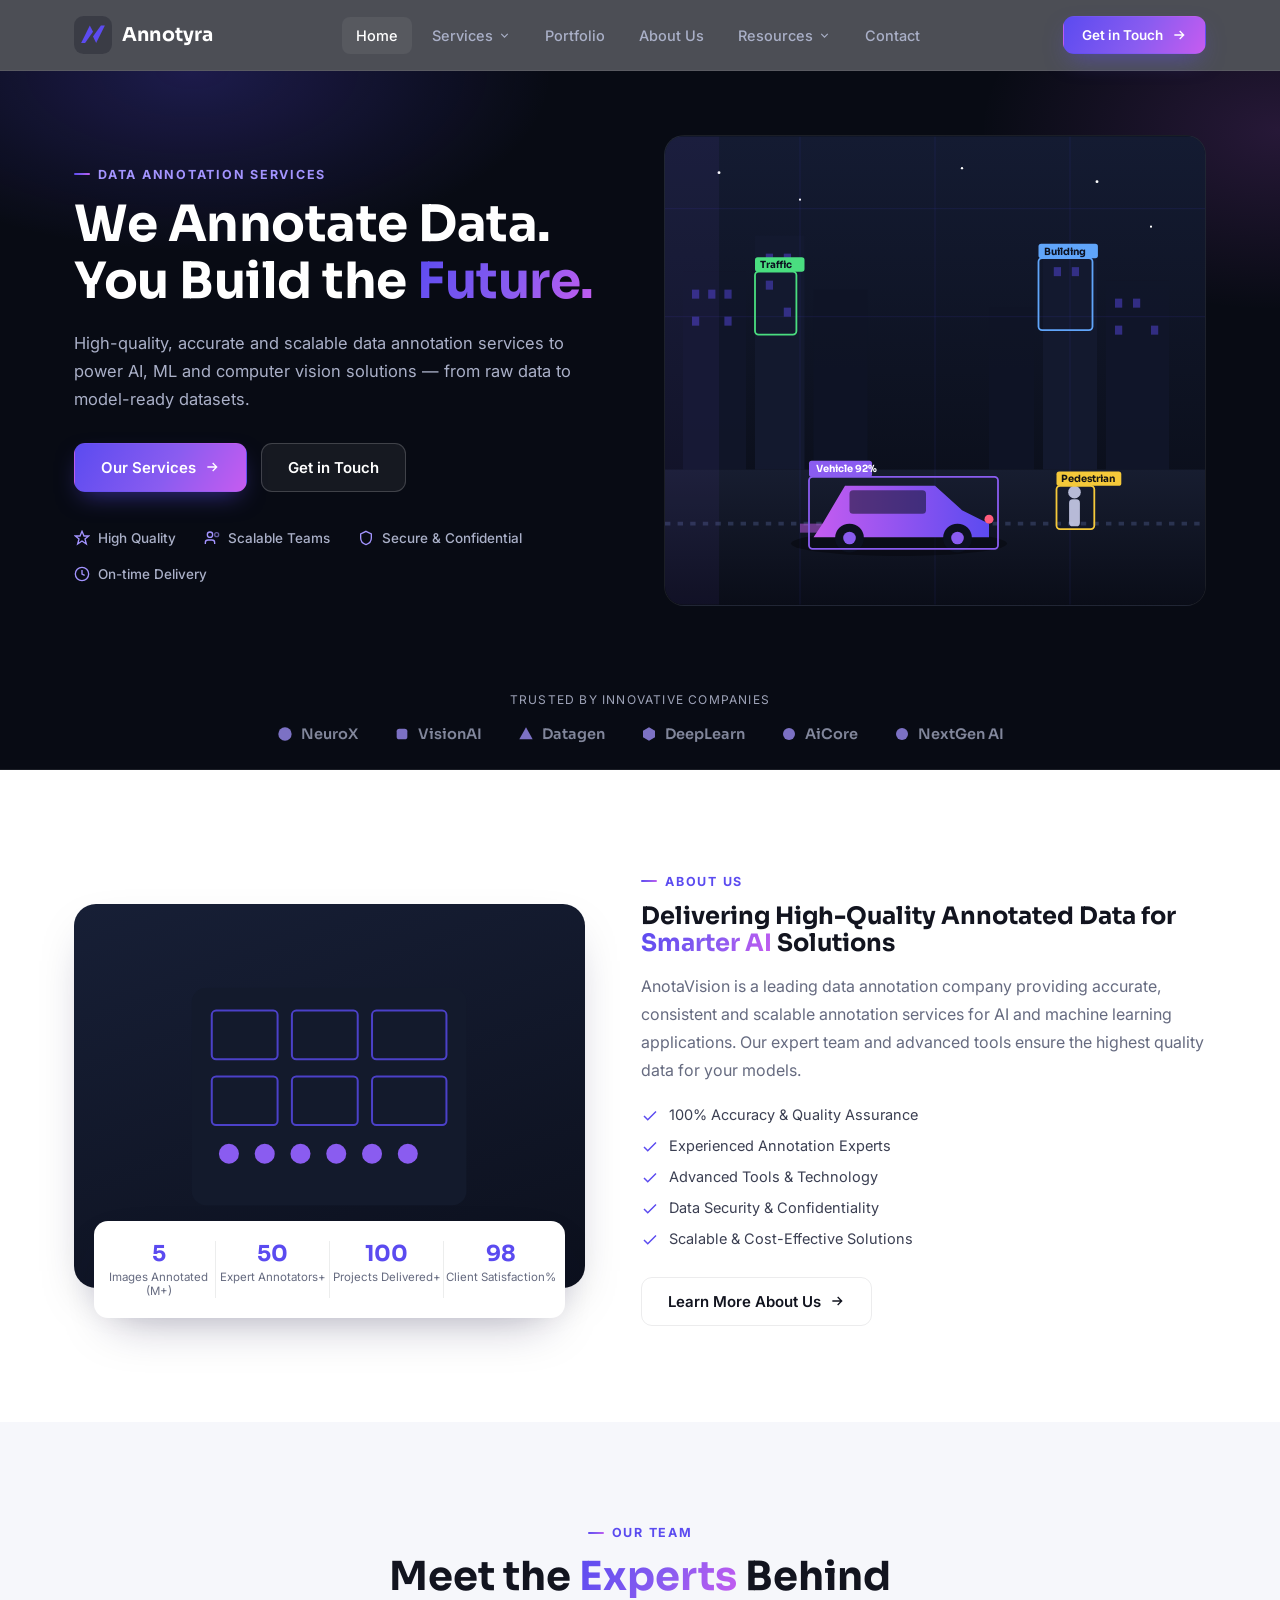
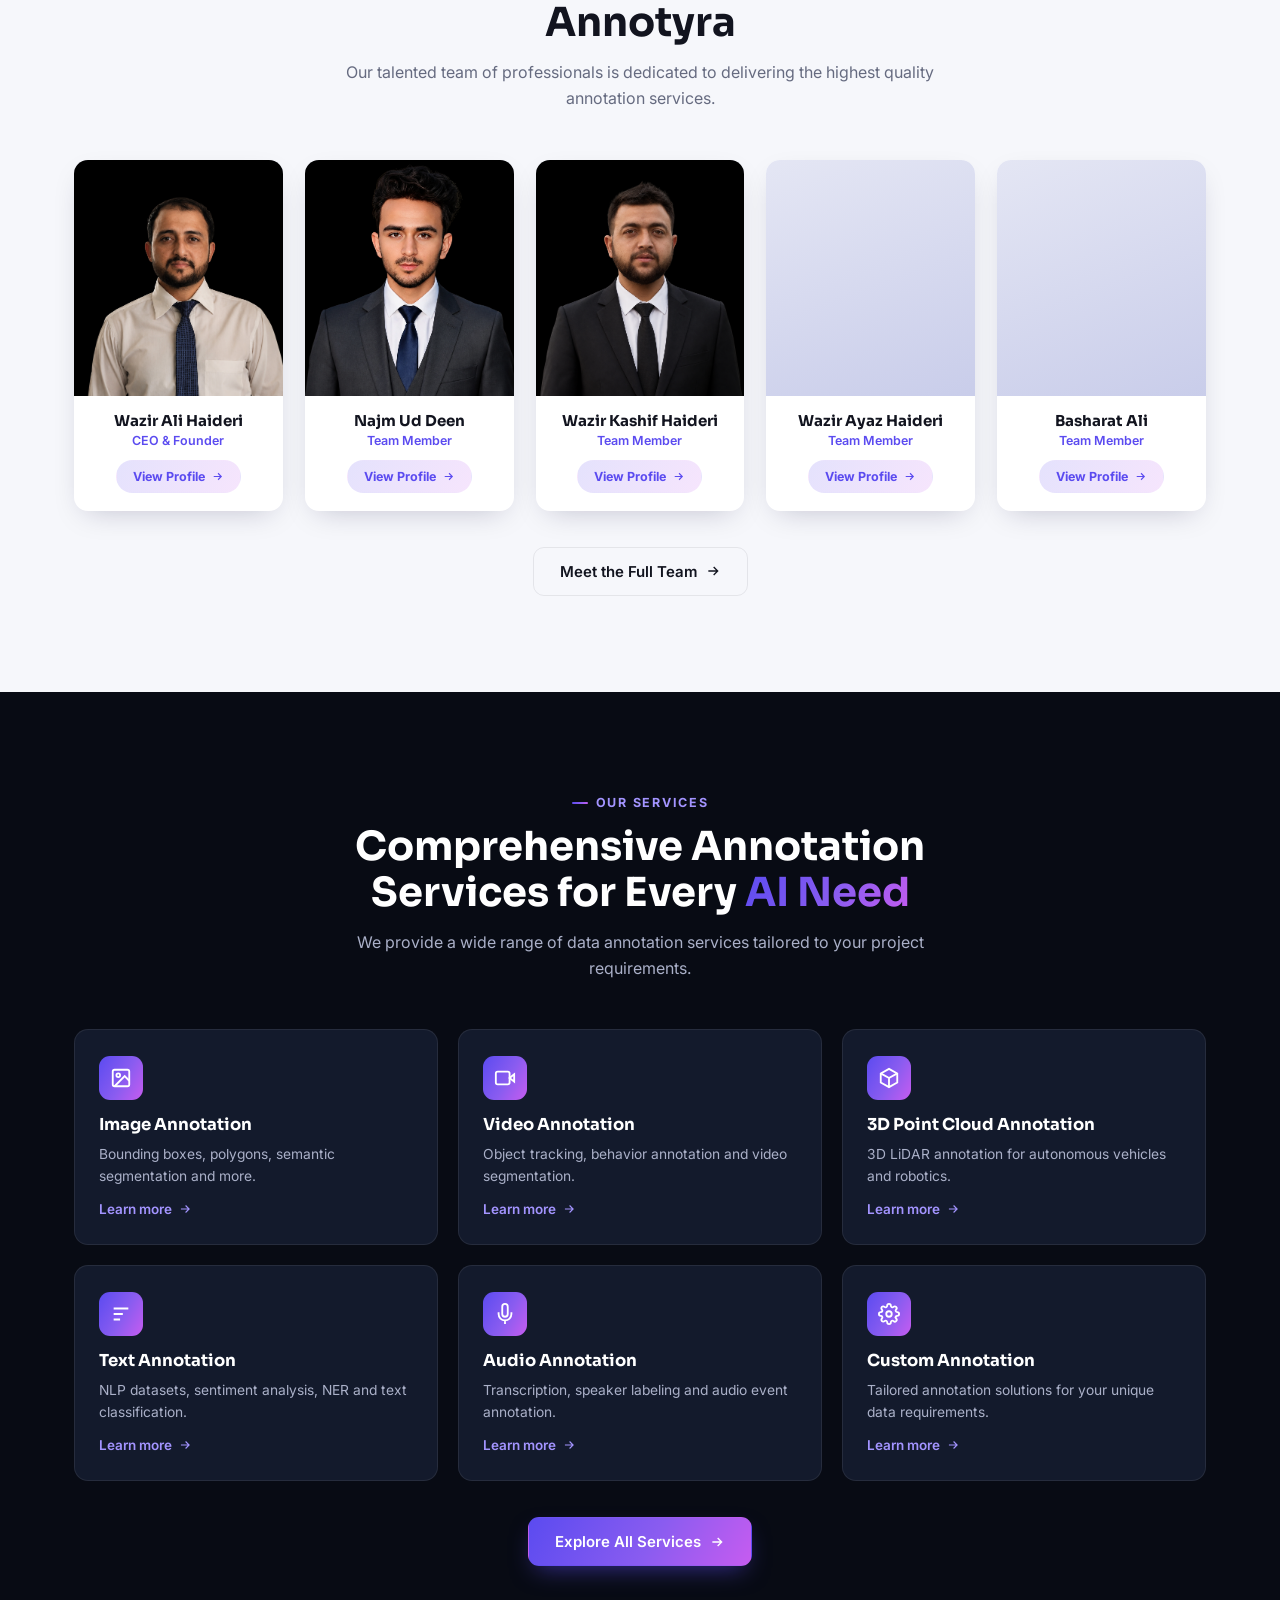
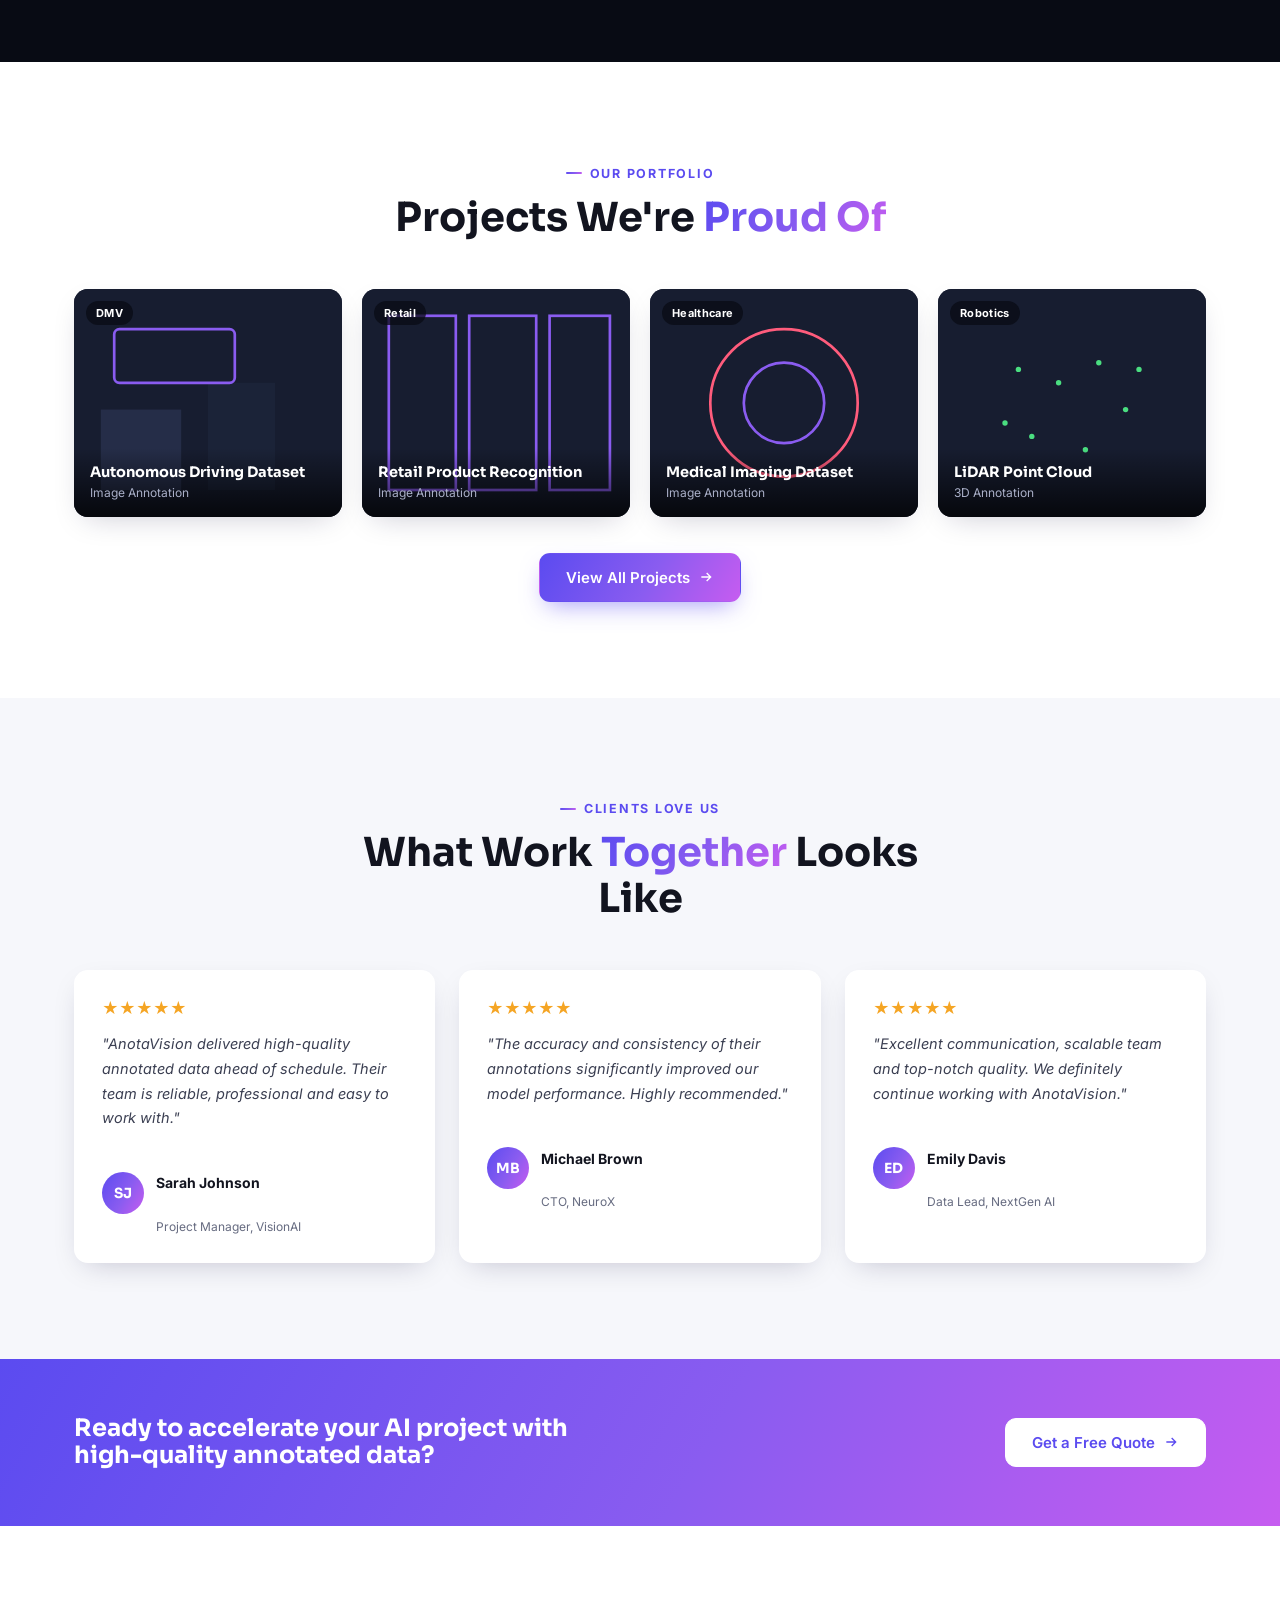
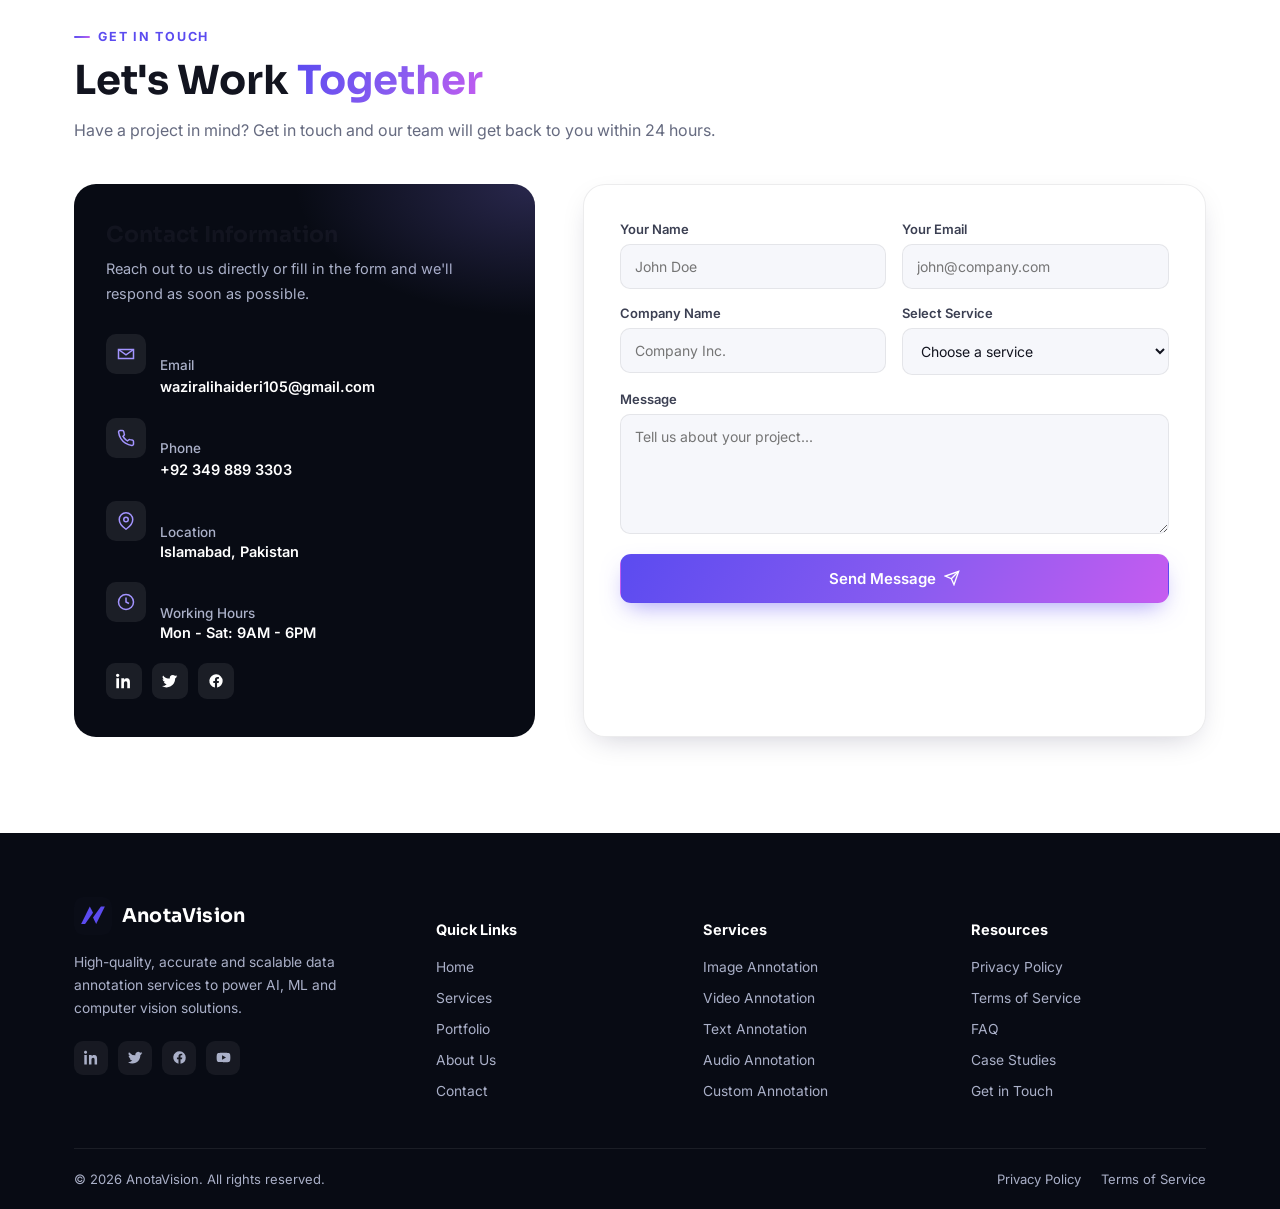
==== commit 9683aeb1: "Add files via upload" ====
--- a/index.html
+++ b/index.html
@@ -3,7 +3,7 @@
 <head>
 <meta charset="UTF-8">
 <meta name="viewport" content="width=device-width, initial-scale=1.0">
-<title>AnotaVision | Data Annotation Services for AI &amp; Machine Learning</title>
+<title>Annotyra | Data Annotation Services for AI &amp; Machine Learning</title>
 <meta name="description" content="AnotaVision delivers high-quality, accurate and scalable data annotation services — image, video, text, audio, 3D point cloud and custom annotation — to power AI, ML and computer vision solutions.">
 <link rel="icon" href="images/favicon.svg" type="image/svg+xml">
 <link rel="preconnect" href="https://fonts.googleapis.com">
@@ -22,7 +22,7 @@
         <path d="M9 34 L20 12 L24 20 L14 34 Z" fill="url(#lgHead)"/>
         <path d="M39 12 L28 34 L24 26 L34 12 Z" fill="url(#lgHead)"/>
       </svg>
-      <span class="brand-name">AnnotaVision</span>
+      <span class="brand-name">Annotyra</span>
     </a>
 
     <ul class="nav-links">
@@ -250,7 +250,7 @@
   <div class="container">
     <div class="section-head">
       <span class="eyebrow">Our Team</span>
-      <h2>Meet the <span class="accent">Experts</span> Behind AnotaVision</h2>
+      <h2>Meet the <span class="accent">Experts</span> Behind Annotyra</h2>
       <p>Our talented team of professionals is dedicated to delivering the highest quality annotation services.</p>
     </div>
     <div class="team-grid">
@@ -359,26 +359,7 @@
           </button>
         </div>
       </div>
-      <div class="team-card reveal" data-delay=".2s">
-        <div class="team-photo">
-          <img src="images/team-members/jalal.png" alt="Jalal Hussain — Team Member" loading="lazy" decoding="async">
-        </div>
-        <div class="team-info">
-          <h4>Jalal Hussain</h4>
-          <span>Team Member</span>
-          <button class="team-view-btn"
-            data-name="Jalal Hussain"
-            data-role="Team Member"
-            data-img="images/team-members/jalal.png"
-            data-bio="Jalal manages the annotation workforce, training programs and workflow design across all active projects."
-            data-email="jalal@anotavision.com"
-            data-linkedin="#"
-            data-twitter="#">
-            View Profile
-            <svg viewBox="0 0 24 24" fill="none" stroke="currentColor" stroke-width="2"><path d="M5 12h14M13 6l6 6-6 6"/></svg>
-          </button>
-        </div>
-      </div>
+
 
     </div>
     <div style="text-align:center;margin-top:36px;">
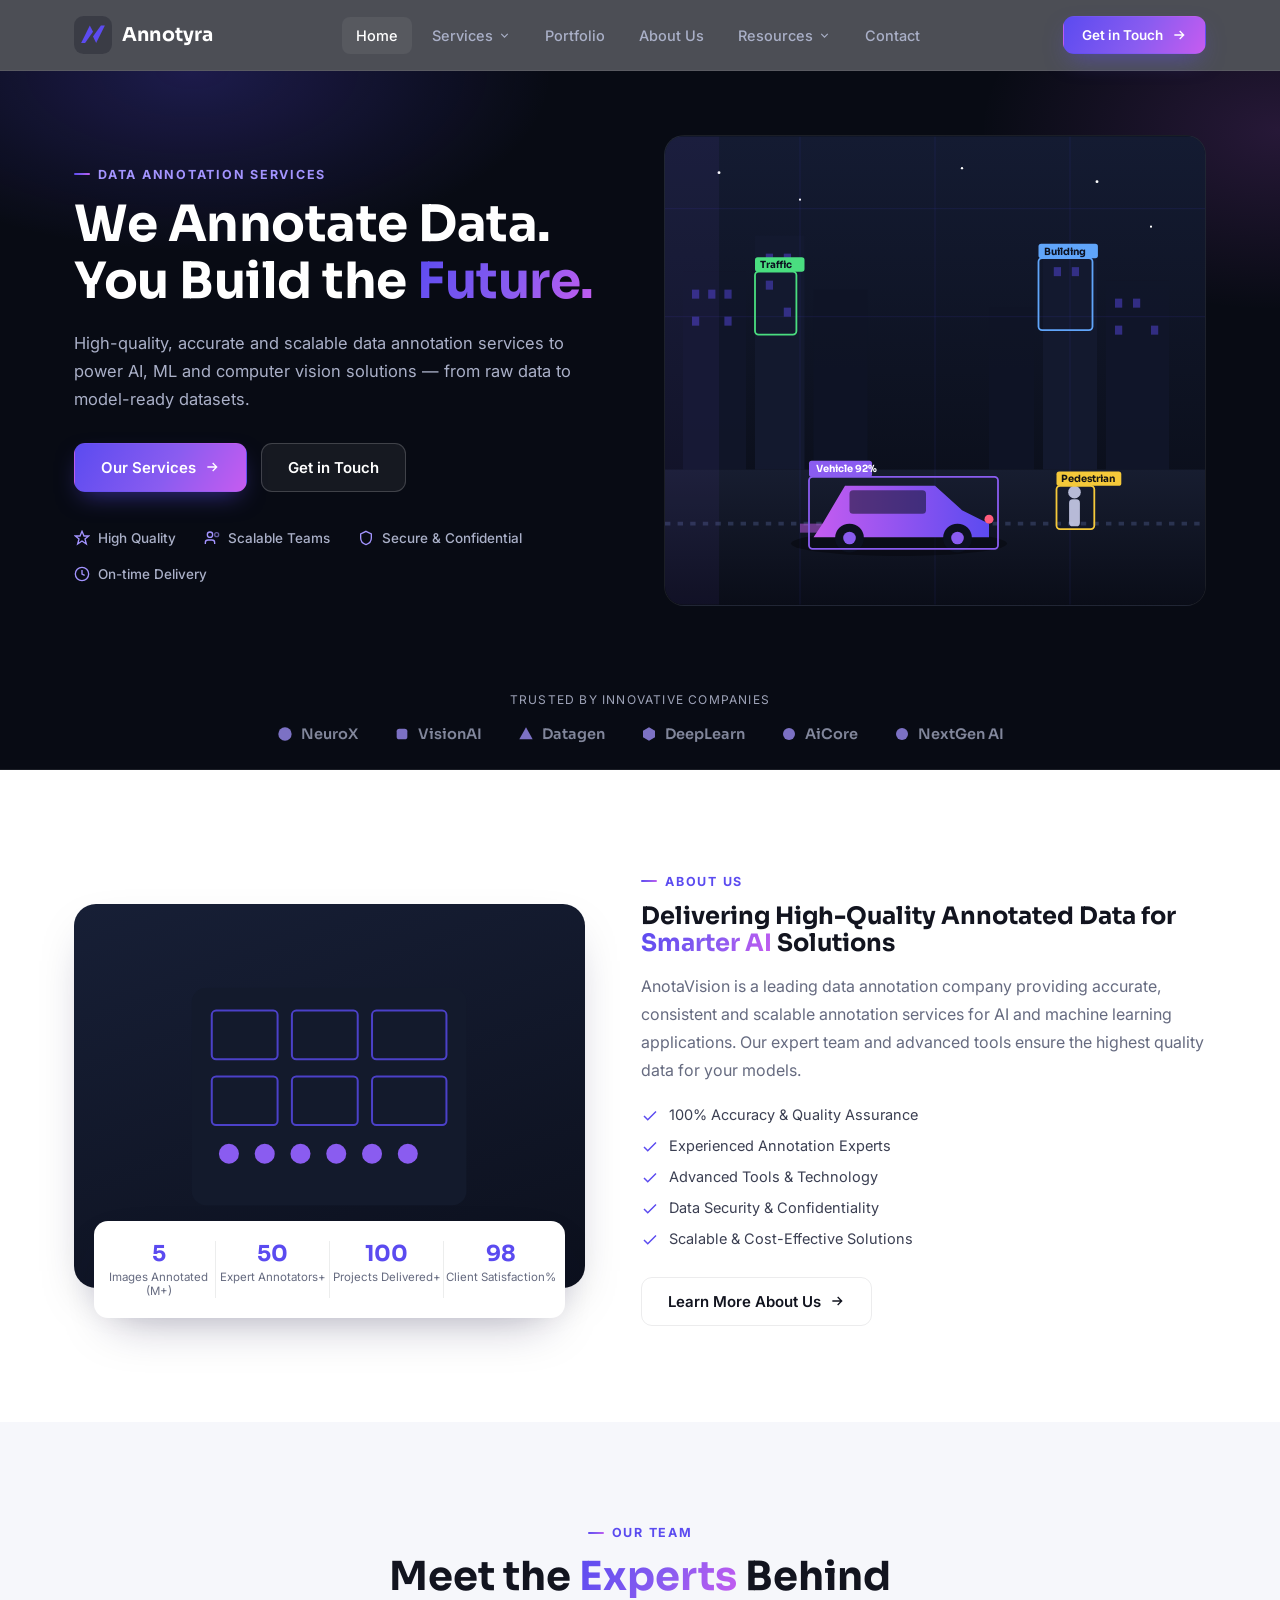
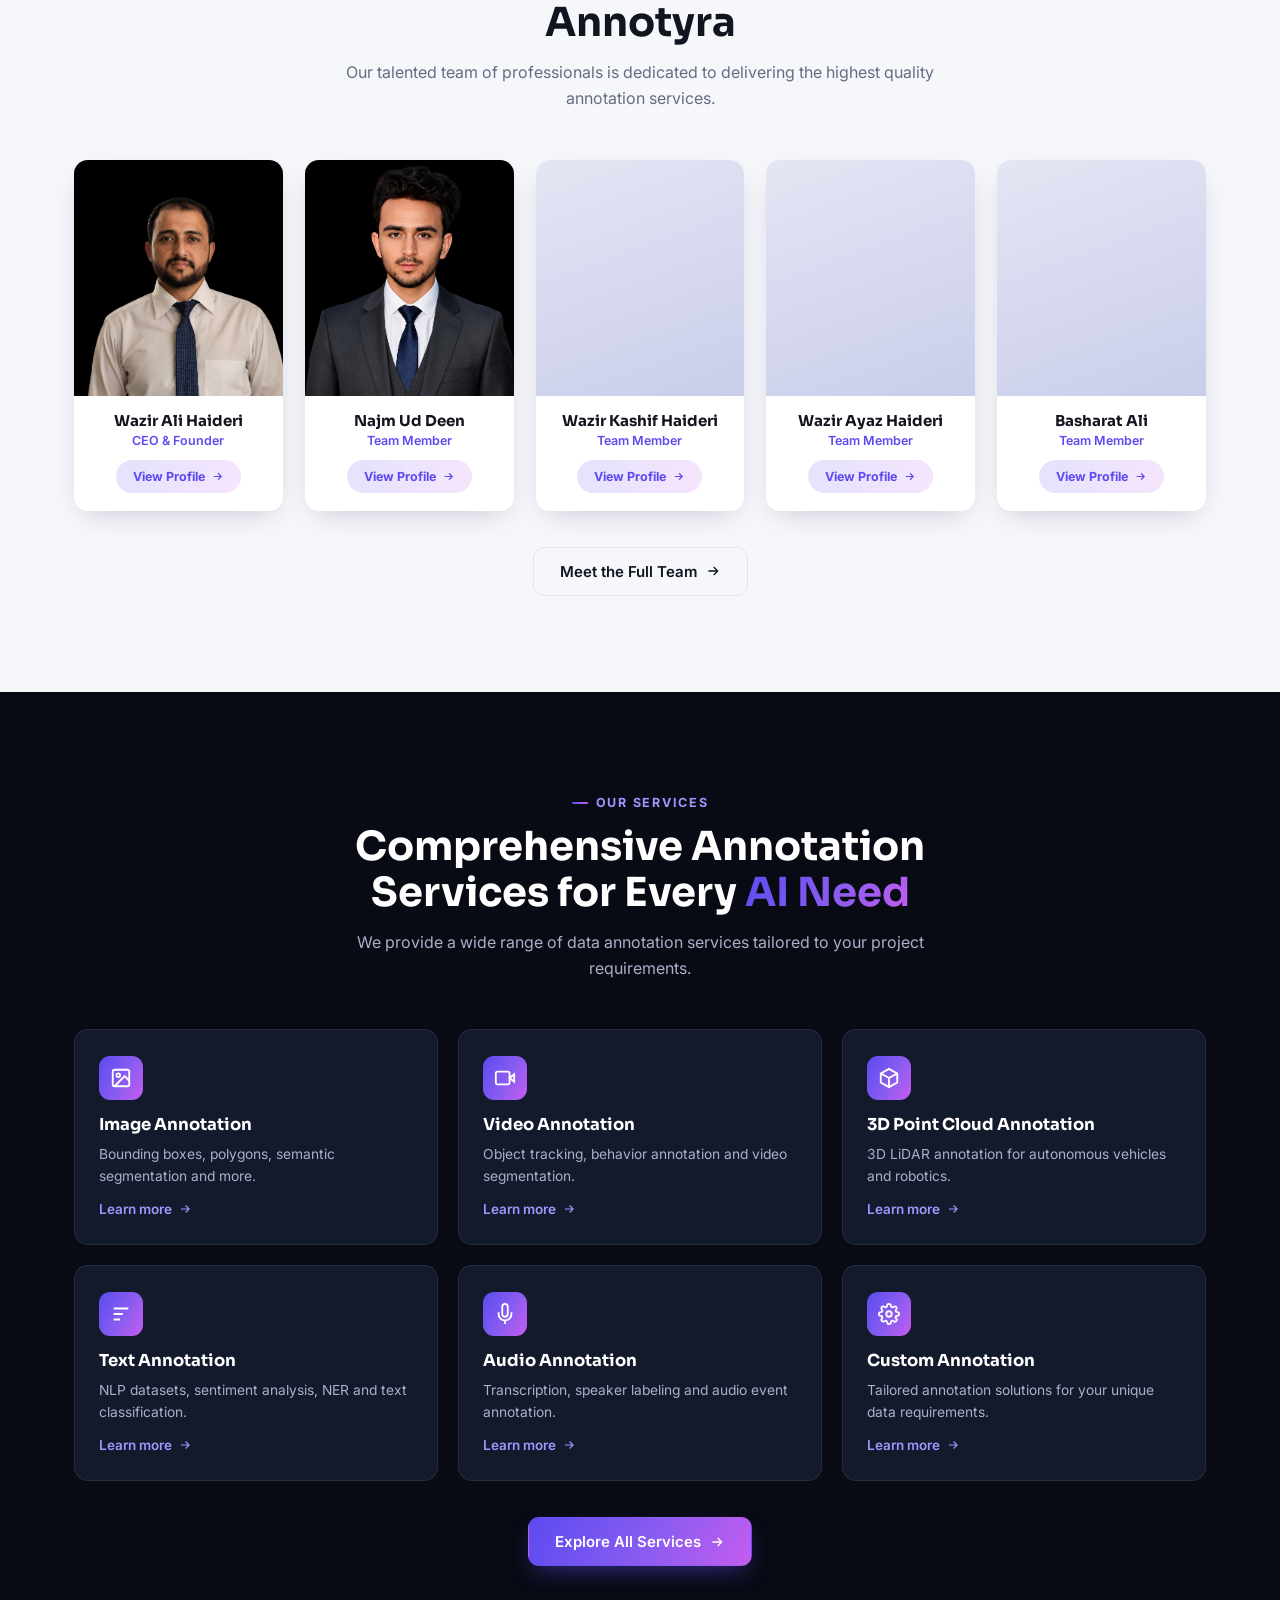
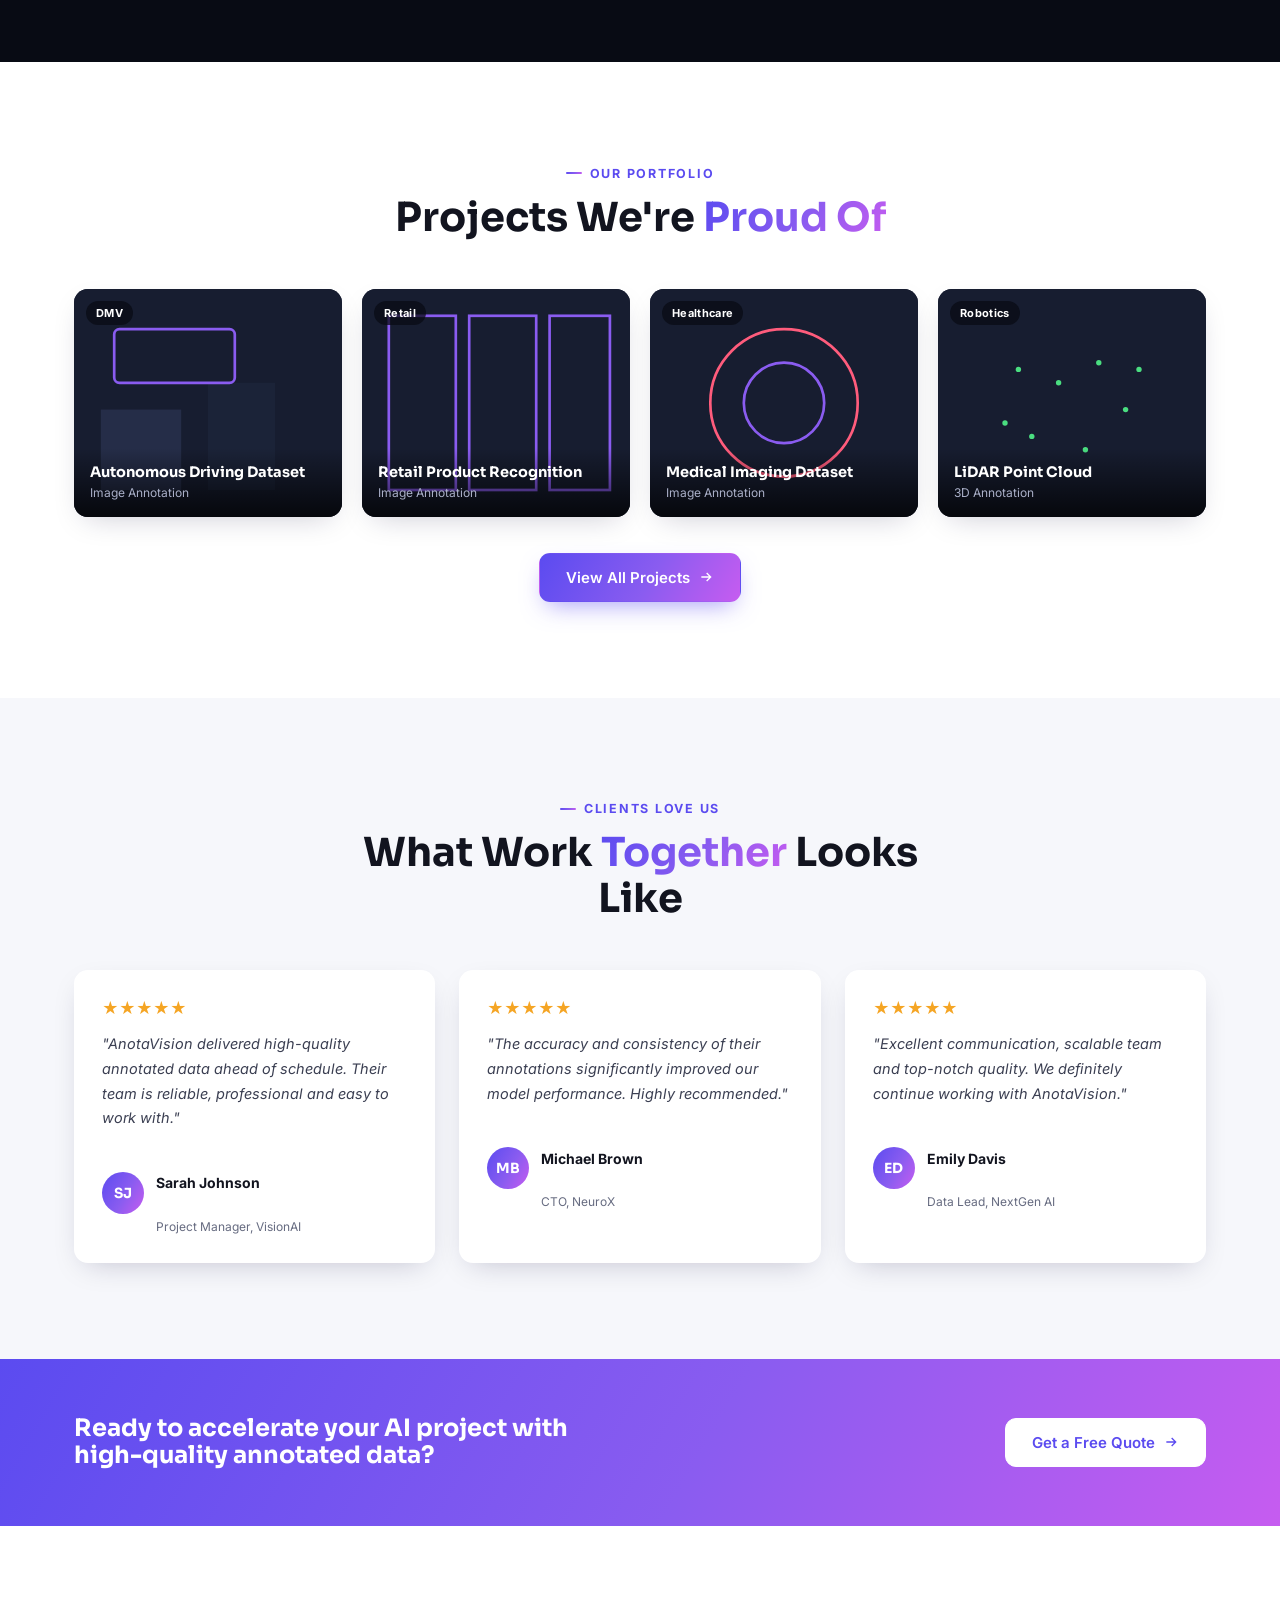
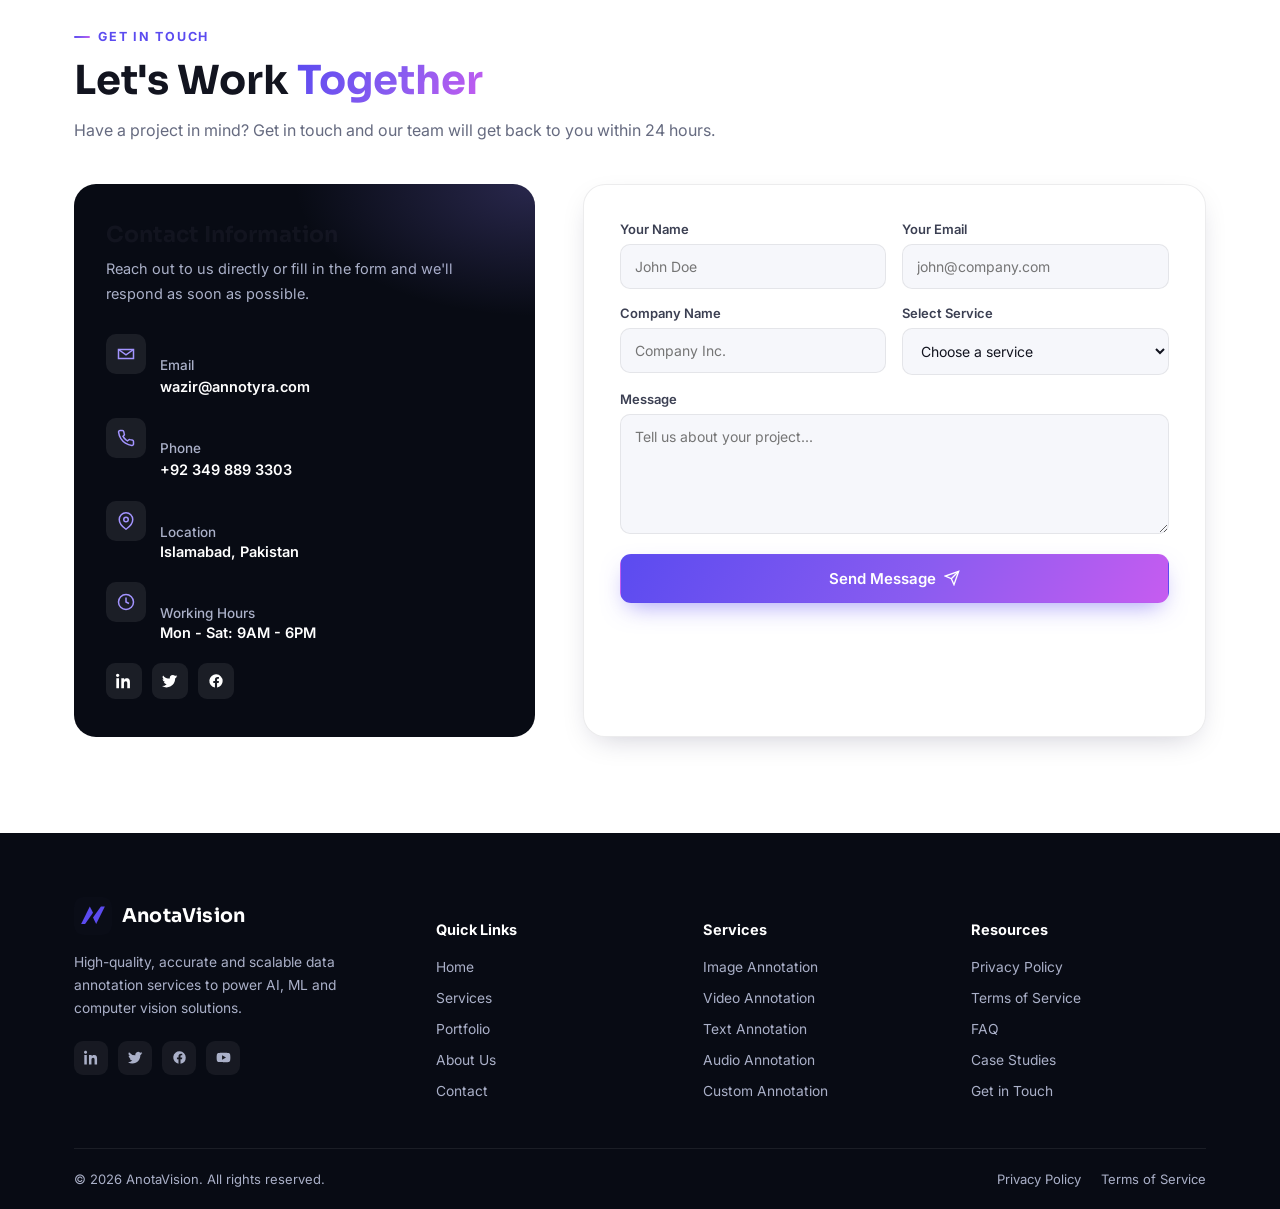
==== commit 4281e0ea: "Update contact email address in index.html" ====
--- a/index.html
+++ b/index.html
@@ -529,7 +529,7 @@
         <p>Reach out to us directly or fill in the form and we'll respond as soon as possible.</p>
         <div class="contact-item">
           <span class="ico"><svg viewBox="0 0 24 24" fill="none" stroke="currentColor" stroke-width="2"><path d="M4 4h16v16H4z" opacity="0"/><path d="M22 6l-10 7L2 6"/><path d="M2 6h20v12H2z"/></svg></span>
-          <div><h5>Email</h5><a href="mailto:waziralihaideri105@gmail.com">waziralihaideri105@gmail.com</a></div>
+          <div><h5>Email</h5><a href="mailto:waziralihaideri105@gmail.com">wazir@annotyra.com</a></div>
         </div>
         <div class="contact-item">
           <span class="ico"><svg viewBox="0 0 24 24" fill="none" stroke="currentColor" stroke-width="2"><path d="M22 16.9v3a2 2 0 01-2.2 2 19.8 19.8 0 01-8.6-3.1 19.5 19.5 0 01-6-6A19.8 19.8 0 012.1 4.2 2 2 0 014.1 2h3a2 2 0 012 1.7c.1.9.3 1.8.6 2.7a2 2 0 01-.4 2.1L8 9.9a16 16 0 006 6l1.4-1.3a2 2 0 012.1-.4c.9.3 1.8.5 2.7.6a2 2 0 011.8 2.1z"/></svg></span>
@@ -625,4 +625,4 @@
 <script src="js/footer.js"></script>
 <script src="js/contact.js"></script>
 </body>
-</html>+</html>
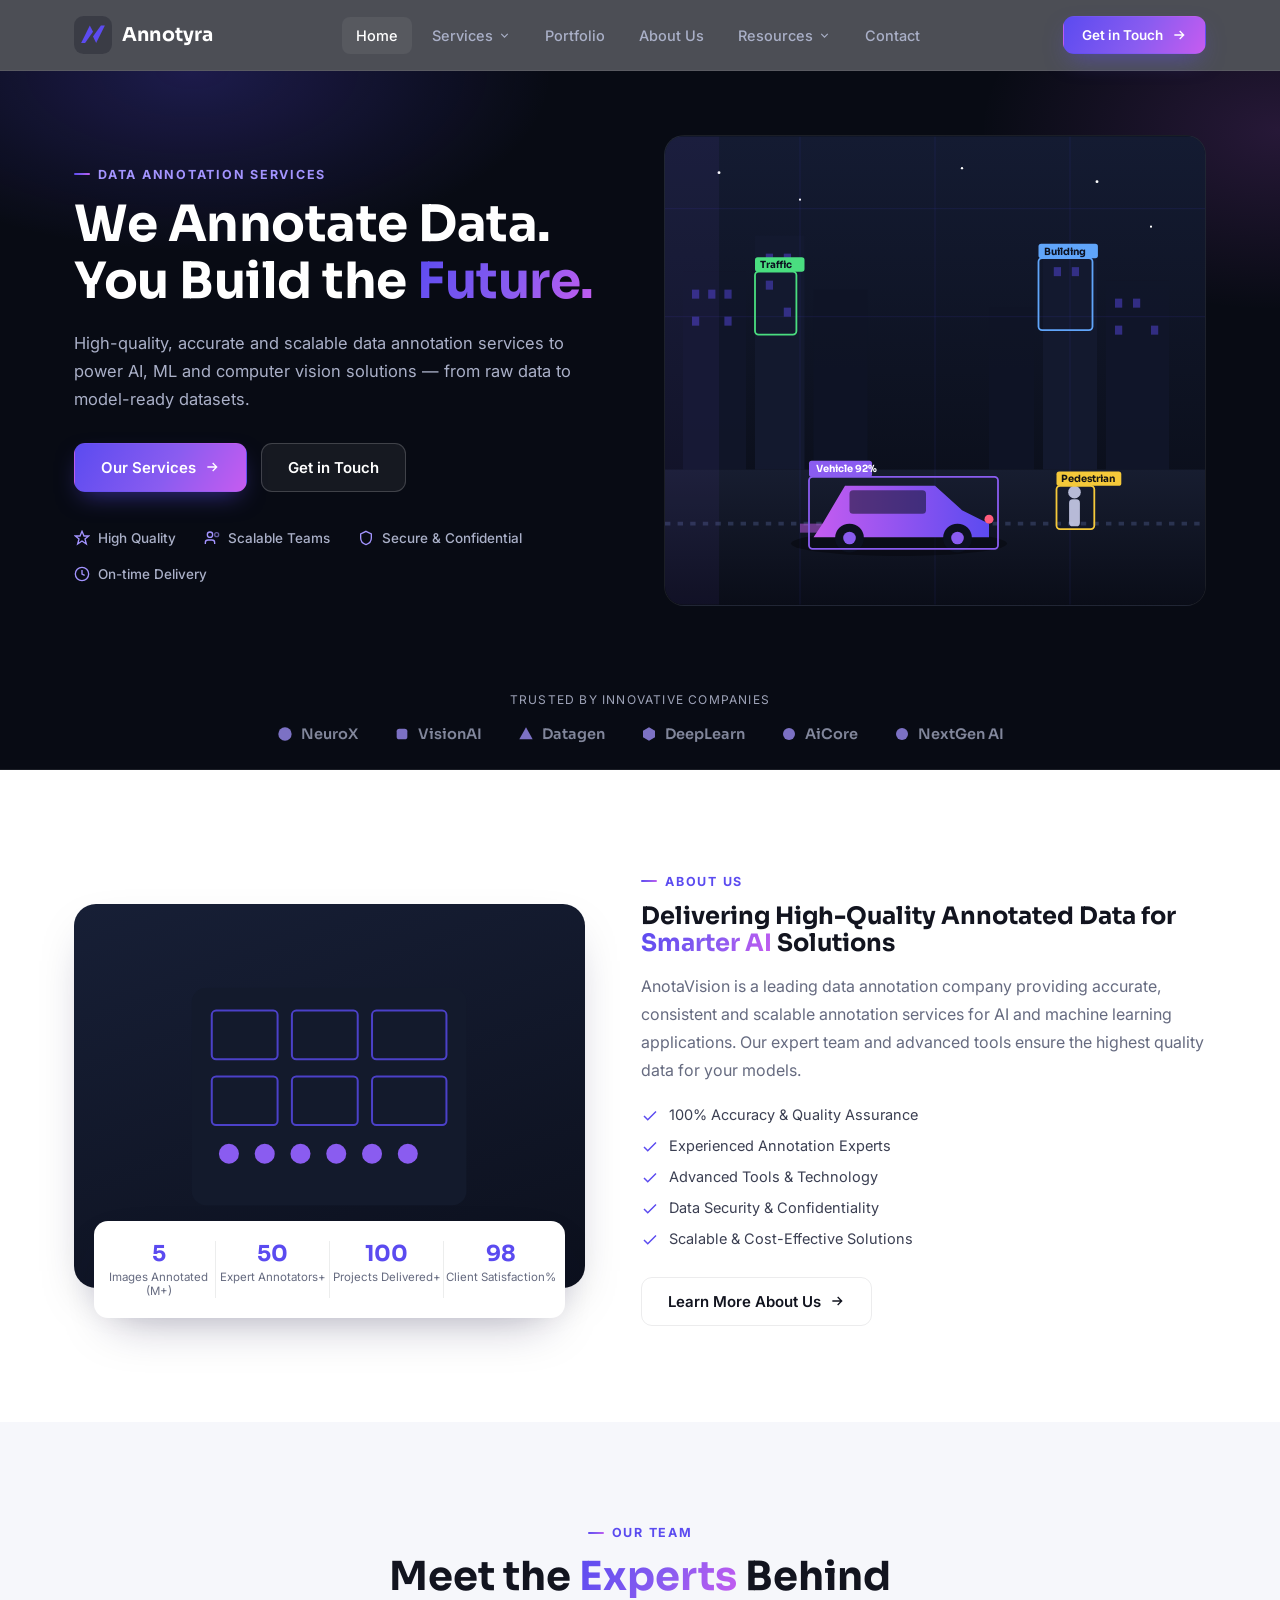
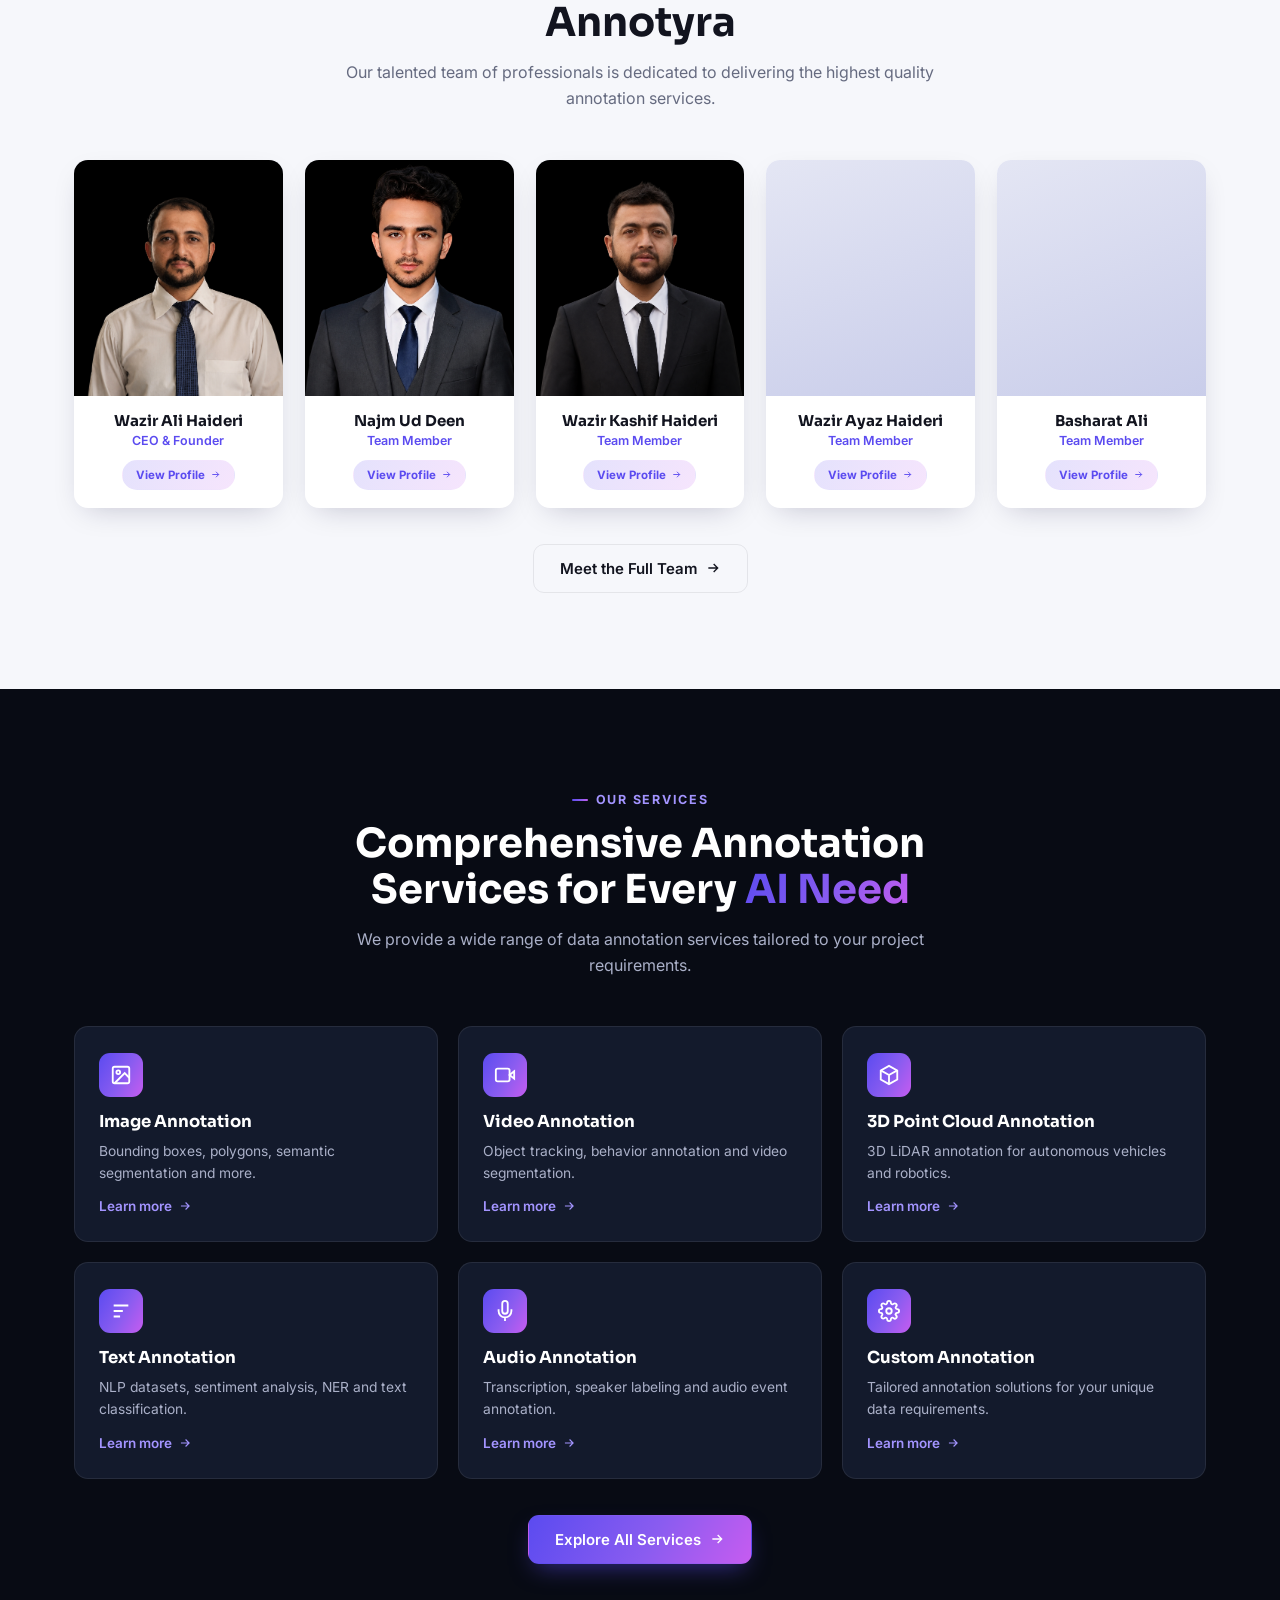
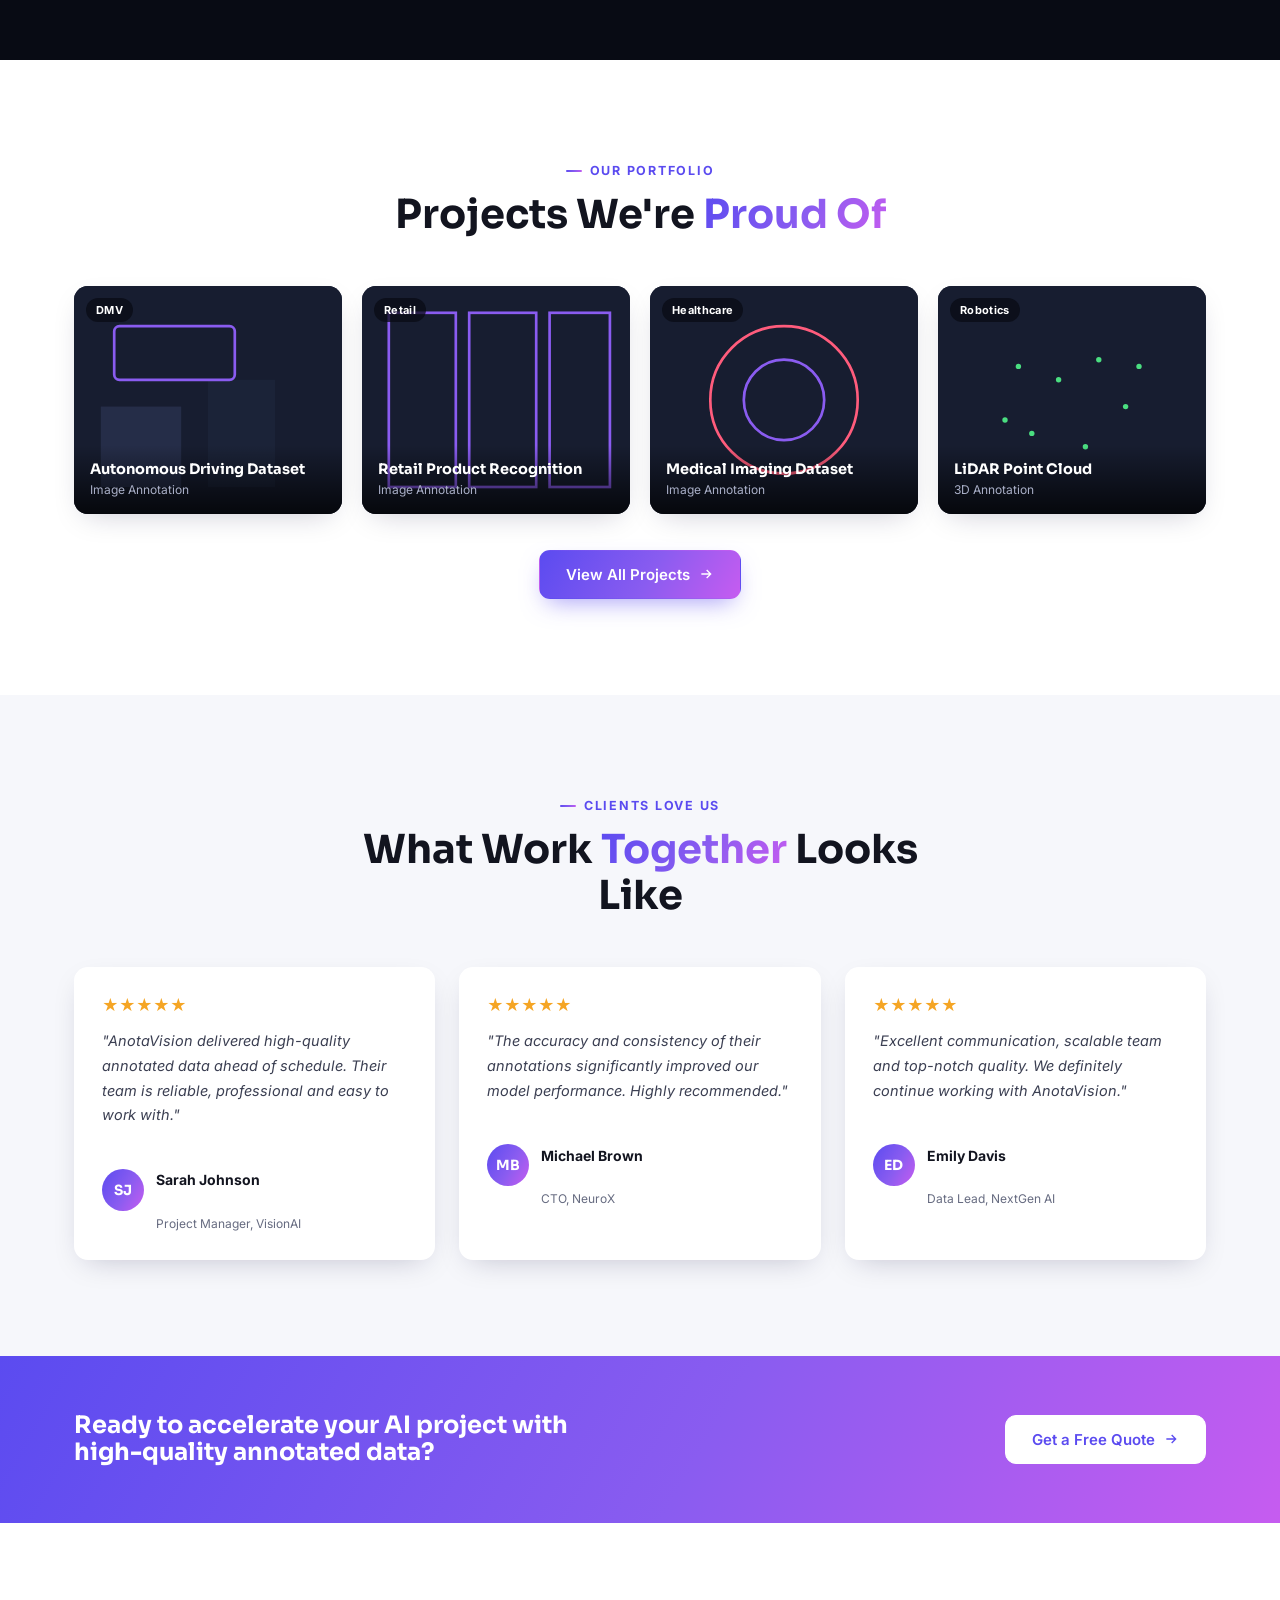
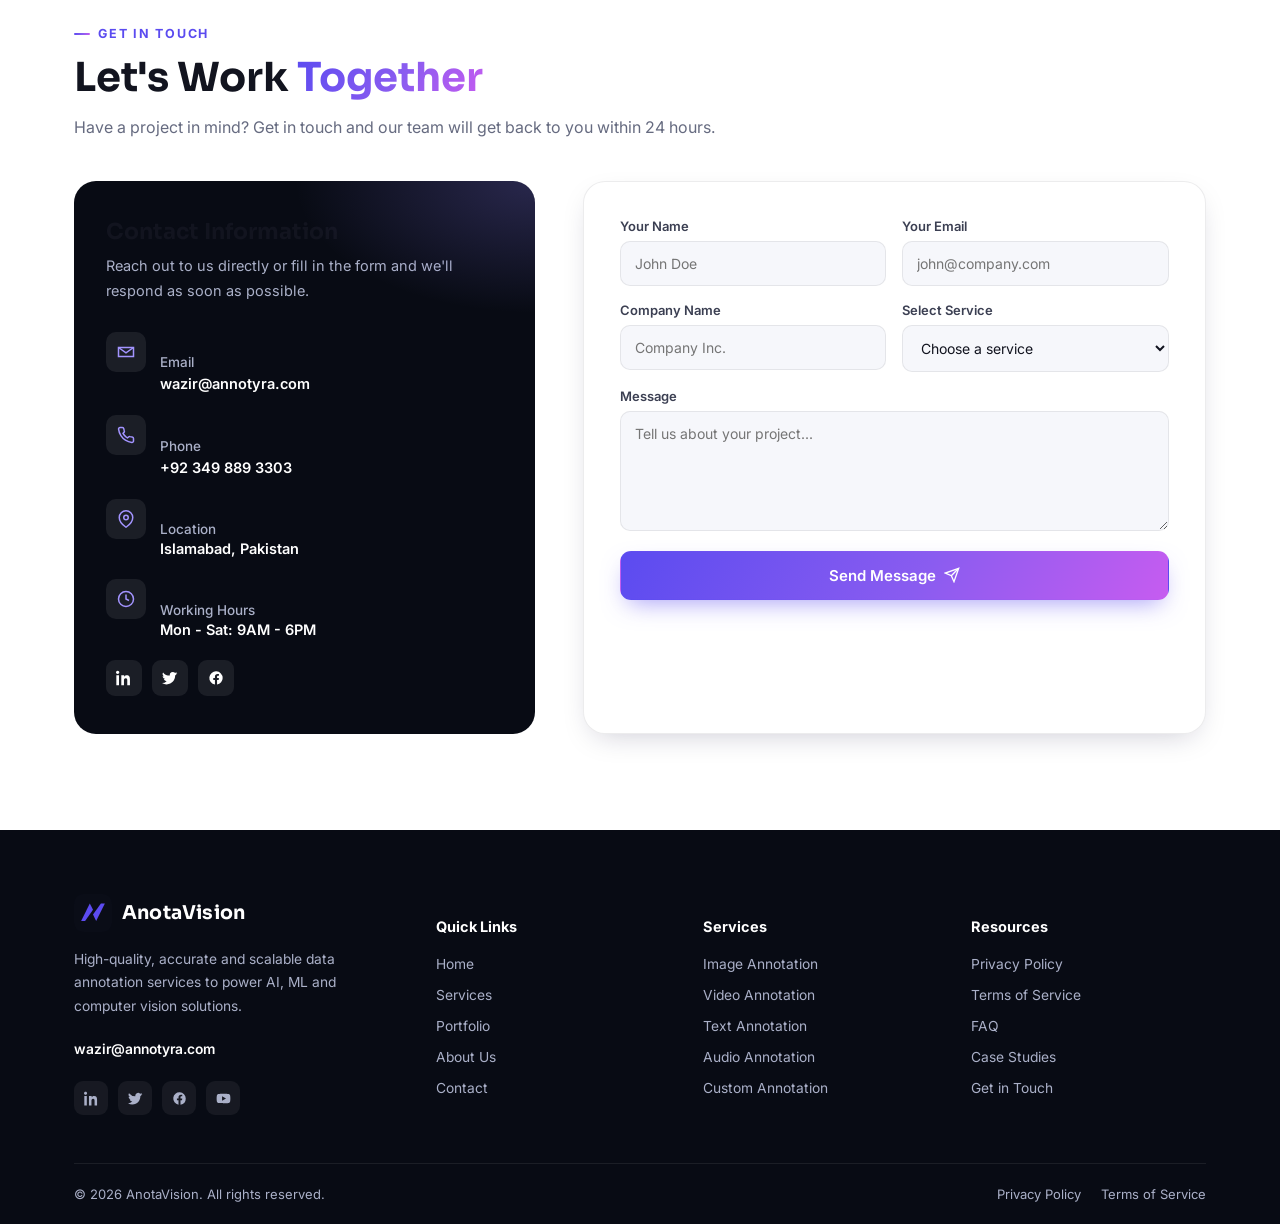
==== commit f62f2445: "Update index.html" ====
--- a/index.html
+++ b/index.html
@@ -253,7 +253,7 @@
       <h2>Meet the <span class="accent">Experts</span> Behind Annotyra</h2>
       <p>Our talented team of professionals is dedicated to delivering the highest quality annotation services.</p>
     </div>
-    <div class="team-grid">
+    <div class="team-grid" id="teamGrid">
 
       <div class="team-card reveal">
         <div class="team-photo">
@@ -362,6 +362,12 @@
 
 
     </div>
+    <div class="team-more-wrap">
+      <button type="button" class="btn btn-outline team-more-btn" id="teamMoreBtn" aria-expanded="false">
+        Show More Team Members
+        <svg viewBox="0 0 24 24" fill="none" stroke="currentColor" stroke-width="2"><polyline points="6 9 12 15 18 9"/></svg>
+      </button>
+    </div>
     <div style="text-align:center;margin-top:36px;">
       <a href="team.html" class="btn btn-outline">Meet the Full Team
         <svg viewBox="0 0 24 24" fill="none" stroke="currentColor" stroke-width="2"><path d="M5 12h14M13 6l6 6-6 6"/></svg>
@@ -529,7 +535,7 @@
         <p>Reach out to us directly or fill in the form and we'll respond as soon as possible.</p>
         <div class="contact-item">
           <span class="ico"><svg viewBox="0 0 24 24" fill="none" stroke="currentColor" stroke-width="2"><path d="M4 4h16v16H4z" opacity="0"/><path d="M22 6l-10 7L2 6"/><path d="M2 6h20v12H2z"/></svg></span>
-          <div><h5>Email</h5><a href="mailto:waziralihaideri105@gmail.com">wazir@annotyra.com</a></div>
+          <div><h5>Email</h5><a href="mailto:wazir@annotyra.com">wazir@annotyra.com</a></div>
         </div>
         <div class="contact-item">
           <span class="ico"><svg viewBox="0 0 24 24" fill="none" stroke="currentColor" stroke-width="2"><path d="M22 16.9v3a2 2 0 01-2.2 2 19.8 19.8 0 01-8.6-3.1 19.5 19.5 0 01-6-6A19.8 19.8 0 012.1 4.2 2 2 0 014.1 2h3a2 2 0 012 1.7c.1.9.3 1.8.6 2.7a2 2 0 01-.4 2.1L8 9.9a16 16 0 006 6l1.4-1.3a2 2 0 012.1-.4c.9.3 1.8.5 2.7.6a2 2 0 011.8 2.1z"/></svg></span>
@@ -552,7 +558,7 @@
 
       <div class="form-card reveal" data-delay=".1s">
         <div id="form-success" class="form-success">Thanks! Your message has been sent — we'll get back to you within 24 hours.</div>
-        <div id="form-error" class="form-success" hidden style="background:#fdeeee;border-color:#f0b9b9;color:#7a1f1f;">Something went wrong sending your message. Please try again or email us directly at waziralihaideri105@gmail.com.</div>
+        <div id="form-error" class="form-success" hidden style="background:#fdeeee;border-color:#f0b9b9;color:#7a1f1f;">Something went wrong sending your message. Please try again or email us directly at wazir@annotyra.com.</div>
         <form id="contact-form">
           <div class="form-row">
             <div class="form-group"><label>Your Name</label><input type="text" name="name" placeholder="John Doe" required></div>
--- a/css/style.css
+++ b/css/style.css
@@ -232,15 +232,17 @@
 .team-social a:hover{background:var(--grad);}
 .team-social a:hover svg{color:#fff;}
 
-/* View-profile button on each team card */
+/* View-profile button on each team card — compact by default so it stays
+   proportionate on every breakpoint, shrinking further on small screens */
 .team-view-btn{
-  display:inline-flex;align-items:center;gap:6px;
-  margin-top:12px;padding:8px 16px;border-radius:999px;
+  display:inline-flex;align-items:center;gap:5px;
+  margin-top:12px;padding:6px 13px;border-radius:999px;
   background:var(--grad-soft);border:1px solid transparent;
-  color:var(--violet-600);font-size:12.5px;font-weight:700;
+  color:var(--violet-600);font-size:11.5px;font-weight:700;
   font-family:var(--font-body);cursor:pointer;transition:.2s ease;
-}
-.team-view-btn svg{width:13px;height:13px;transition:transform .2s ease;}
+  line-height:1.4;
+}
+.team-view-btn svg{width:11px;height:11px;transition:transform .2s ease;}
 .team-view-btn:hover{background:var(--grad);color:#fff;transform:translateY(-1px);}
 .team-view-btn:hover svg{transform:translateX(2px);}
 .team-view-btn:focus-visible{outline:2px solid var(--violet-500);outline-offset:2px;}
@@ -310,6 +312,19 @@
 .service-card:hover .service-link svg{transform:translateX(3px);}
 .services-cta{text-align:center;margin-top:36px;}
 
+/* Per-service demo video on the services detail page */
+.service-video{
+  margin:16px 0 4px;
+  border-radius:var(--radius-sm);
+  overflow:hidden;
+  background:var(--navy-950);
+  border:1px solid var(--paper-line);
+  aspect-ratio:16/9;
+}
+.service-video video{
+  width:100%;height:100%;display:block;background:#000;object-fit:cover;
+}
+
 /* =========================================================
    PORTFOLIO
 ========================================================= */
@@ -321,11 +336,46 @@
 .portfolio-card{border-radius:var(--radius-md);overflow:hidden;position:relative;box-shadow:var(--shadow-2);}
 .portfolio-thumb{aspect-ratio:4/3.4;background:linear-gradient(160deg,#1a2036,#0c101d);position:relative;overflow:hidden;}
 .portfolio-thumb svg{width:100%;height:100%;}
+.portfolio-thumb img{width:100%;height:100%;object-fit:cover;display:block;}
 .portfolio-tag{position:absolute;top:12px;left:12px;background:rgba(8,11,20,.75);color:#fff;font-size:11px;font-weight:700;padding:5px 10px;border-radius:999px;letter-spacing:.03em;}
 .portfolio-caption{position:absolute;left:0;right:0;bottom:0;padding:16px;background:linear-gradient(0deg,rgba(0,0,0,.75),transparent);}
 .portfolio-caption h4{color:#fff;font-size:14.5px;}
 .portfolio-caption span{color:var(--text-onlight-dim);font-size:12px;}
 .portfolio-more{text-align:center;margin-top:36px;}
+
+/* Upload-your-project card */
+.upload-card{
+  max-width:760px;margin:0 auto;
+  background:#fff;border:1px solid var(--paper-line);border-radius:var(--radius-lg);
+  padding:36px;box-shadow:var(--shadow-2);
+}
+.upload-dropzone{
+  display:flex;flex-direction:column;align-items:center;justify-content:center;
+  gap:8px;text-align:center;
+  border:1.5px dashed var(--paper-line);border-radius:var(--radius-md);
+  padding:32px 20px;cursor:pointer;background:var(--paper-soft);
+  transition:.2s ease;position:relative;
+}
+.upload-dropzone:hover, .upload-dropzone.drag-over{
+  border-color:var(--violet-500);background:var(--grad-soft);
+}
+.upload-dropzone svg{width:26px;height:26px;color:var(--violet-600);}
+.upload-dropzone-text{font-size:14px;font-weight:600;color:var(--ink-700);}
+.upload-dropzone-hint{font-size:12px;color:var(--ink-300);}
+.upload-dropzone input[type="file"]{
+  position:absolute;inset:0;width:100%;height:100%;opacity:0;cursor:pointer;
+}
+.upload-file-list{margin-top:12px;display:flex;flex-direction:column;gap:8px;}
+.upload-file-list li{
+  display:flex;align-items:center;justify-content:space-between;gap:10px;
+  background:var(--paper-soft);border:1px solid var(--paper-line);border-radius:9px;
+  padding:9px 12px;font-size:13px;color:var(--ink-700);
+}
+.upload-file-list li span.file-size{color:var(--ink-300);font-size:11.5px;flex:none;}
+.upload-file-list li button{
+  background:none;border:none;color:var(--ink-300);cursor:pointer;font-size:16px;line-height:1;padding:0 2px;
+}
+.upload-file-list li button:hover{color:#d64545;}
 
 /* =========================================================
    TESTIMONIALS
@@ -431,6 +481,14 @@
 .value-card .service-ico svg{color:var(--violet-600);}
 .value-card h4{font-size:15px;margin-bottom:6px;}
 .value-card p{font-size:13px;color:var(--ink-500);}
+
+/* "Show More" control for the team grid — hidden by default (desktop
+   already shows everyone); only revealed once the mobile rule below
+   starts hiding members past the 4th card */
+.team-more-wrap{display:none;justify-content:center;margin-top:8px;}
+.team-more-btn{margin:0 auto;}
+.team-more-btn svg{transition:transform .2s ease;}
+.team-more-btn[aria-expanded="true"] svg{transform:rotate(180deg);}
 
 /* Privacy Policy */
 .policy{background:var(--paper);}
@@ -567,6 +625,12 @@
   .nav-toggle{display:flex;}
   .nav-cta .btn{display:none;}
 }
+@media(max-width:768px){
+  /* Team member view-profile button shrinks a step further once we're
+     in the single/double-column team layouts */
+  .team-view-btn{padding:5px 11px;font-size:11px;gap:4px;margin-top:10px;}
+  .team-view-btn svg{width:10px;height:10px;}
+}
 @media(max-width:560px){
   .team-grid{grid-template-columns:repeat(2,1fr);}
   .services-grid{grid-template-columns:1fr;}
@@ -589,7 +653,23 @@
   .nav-links{inset:64px 10px auto 10px;}
   .team-modal-card{max-width:100%;}
   .team-modal-body{padding:22px 20px 26px;}
+
+  /* Show only the first 4 team members (index preview grid and the full
+     team-page grid) on mobile; the rest reveal via the "Show More" button.
+     JS toggles [data-team-expanded] on the grid once tapped. */
+  .team-grid > .team-card:nth-child(n+5),
+  .team-page-grid > .team-card:nth-child(n+5){
+    display:none;
+  }
+  .team-grid[data-team-expanded] > .team-card:nth-child(n+5),
+  .team-page-grid[data-team-expanded] > .team-card:nth-child(n+5){
+    display:block;
+  }
+  .team-more-wrap{display:flex;}
+
+  .upload-card{padding:24px 18px;}
+  .upload-dropzone{padding:26px 14px;}
 }
 @media(max-width:980px) and (min-width:561px){
   .team-page-grid{grid-template-columns:repeat(3,1fr);}
-}+}
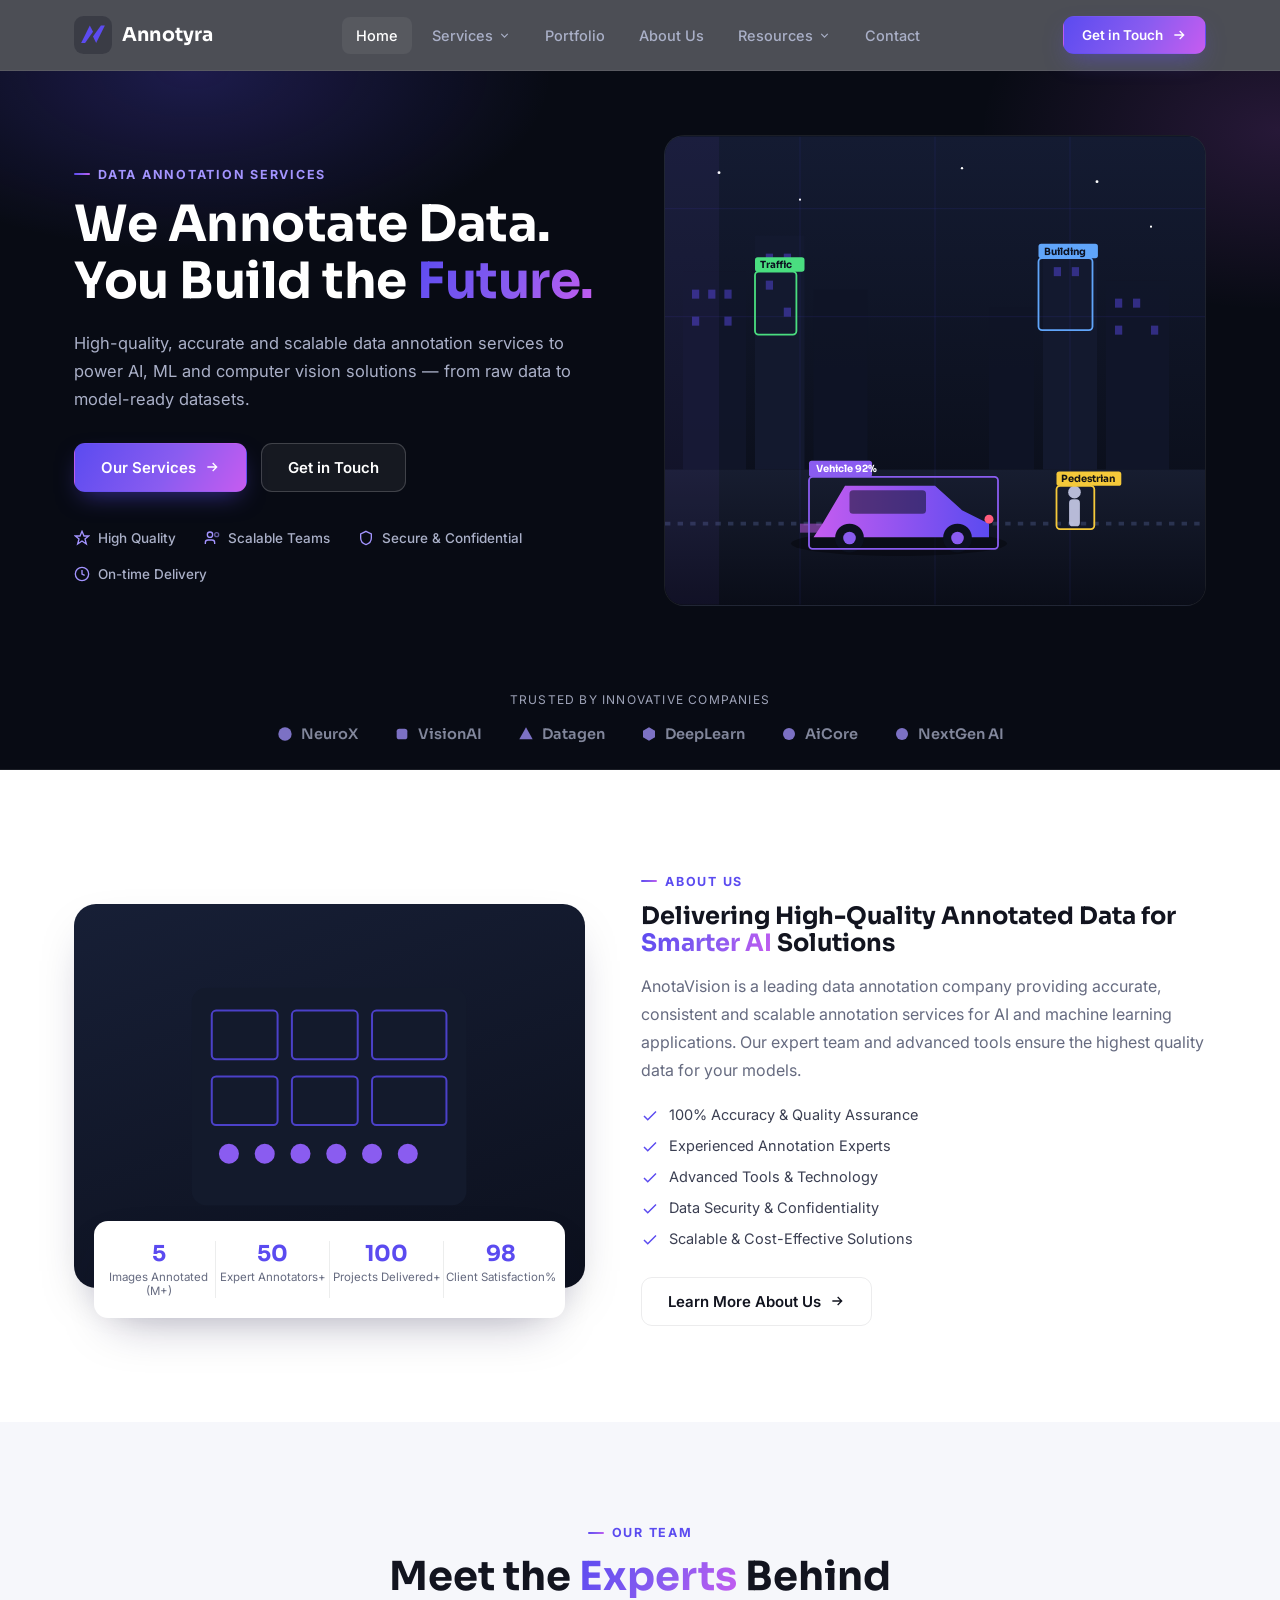
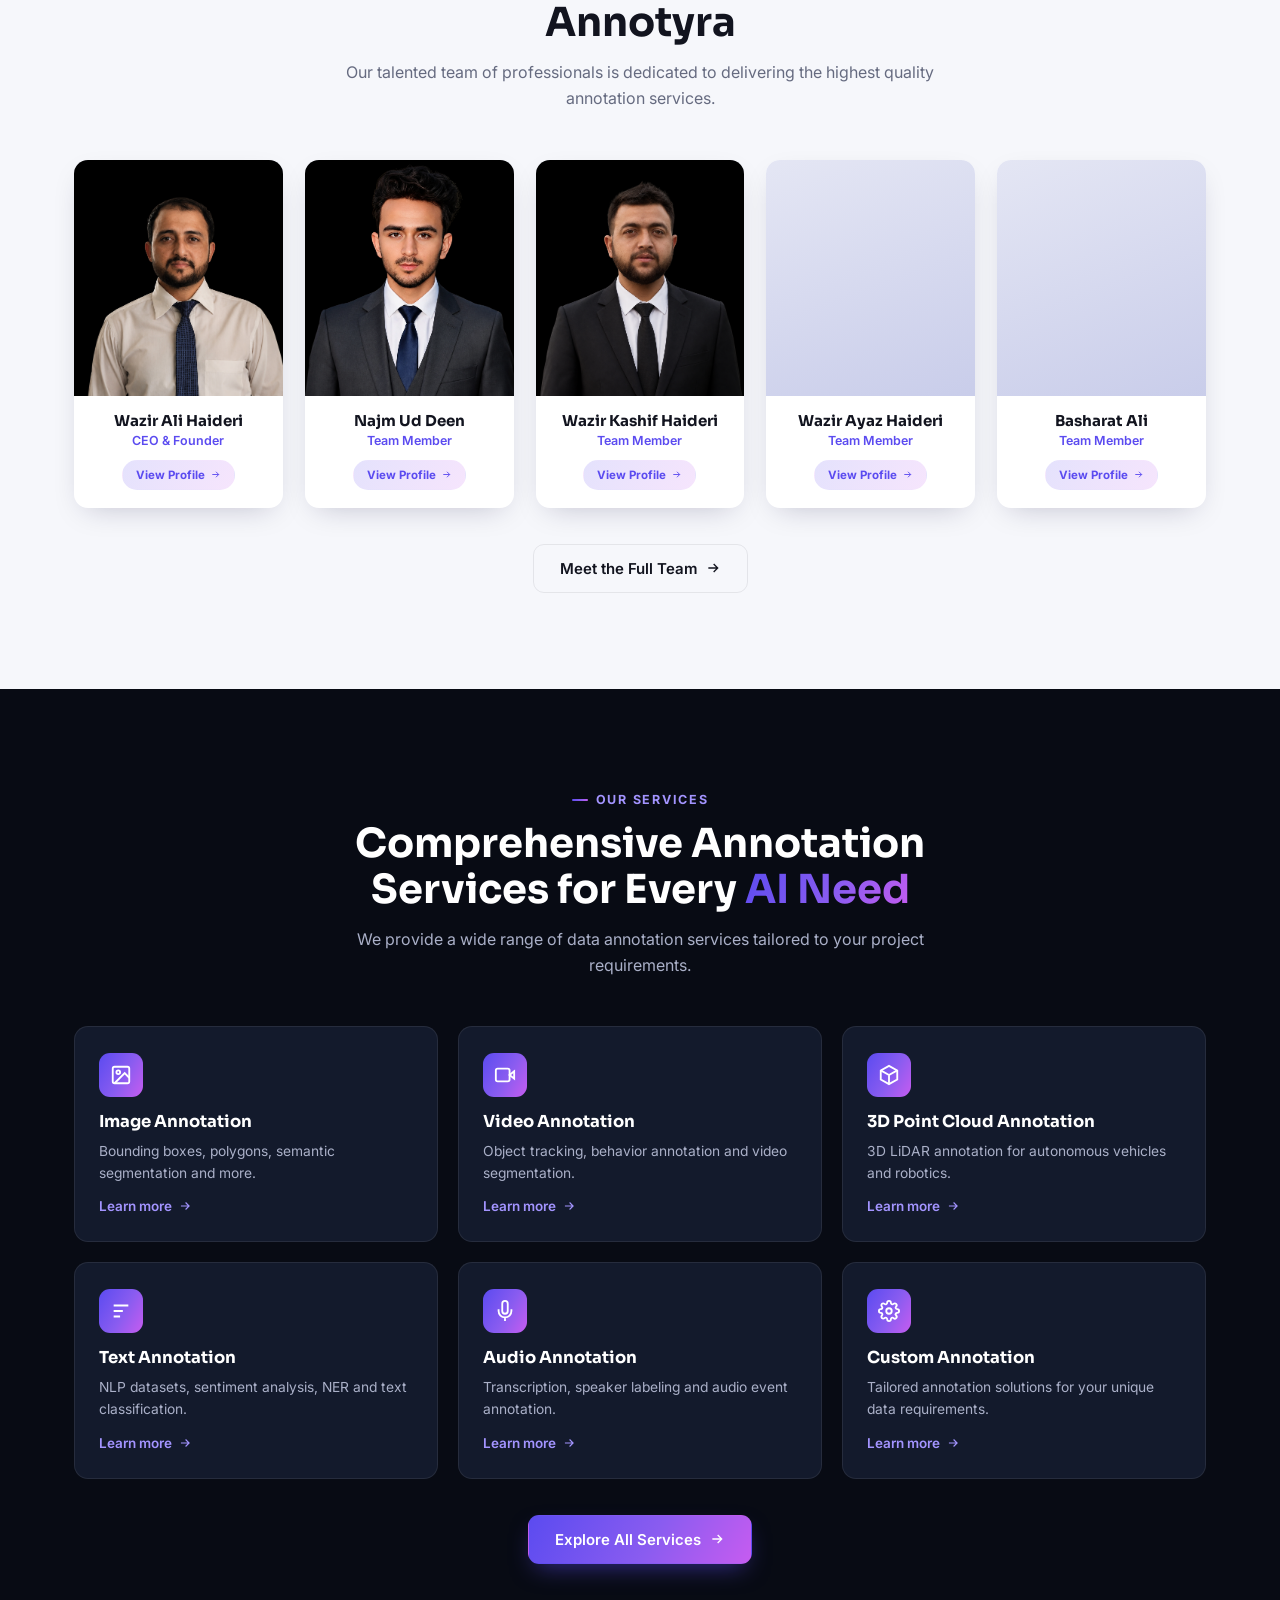
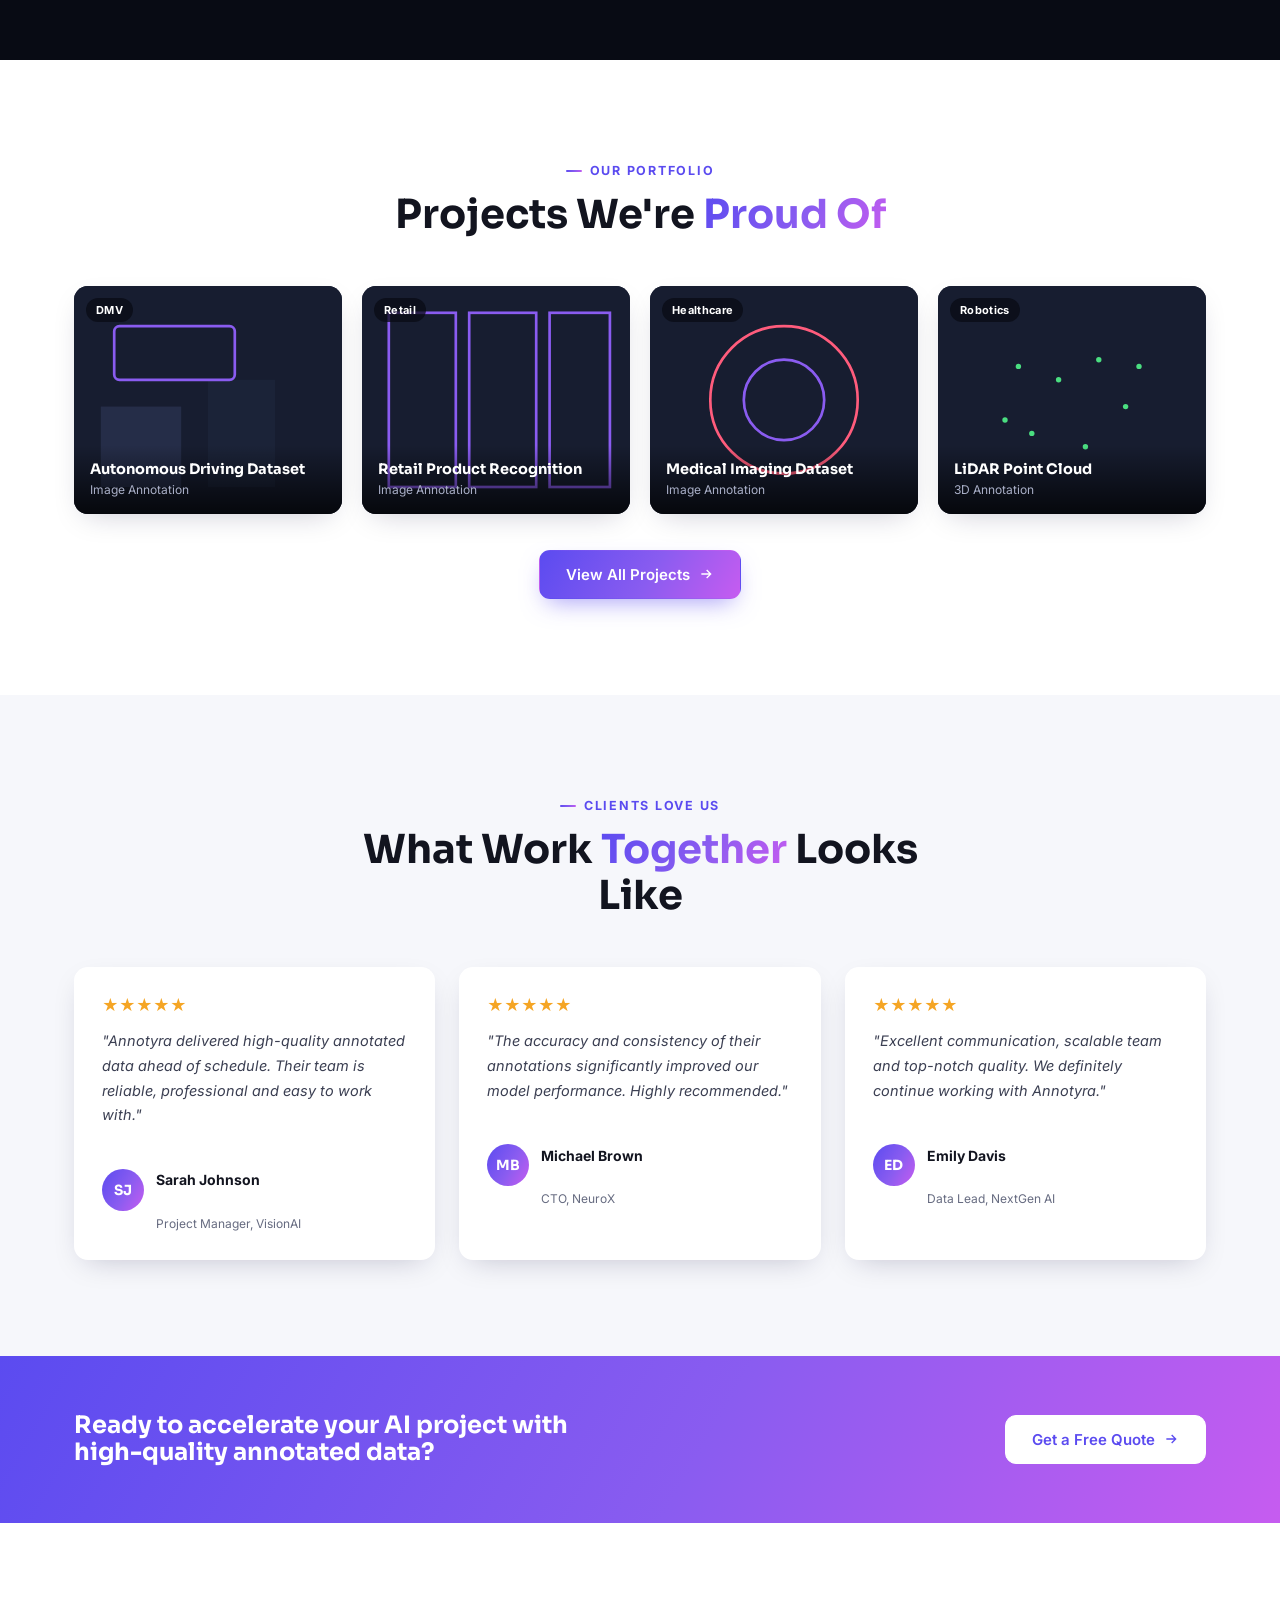
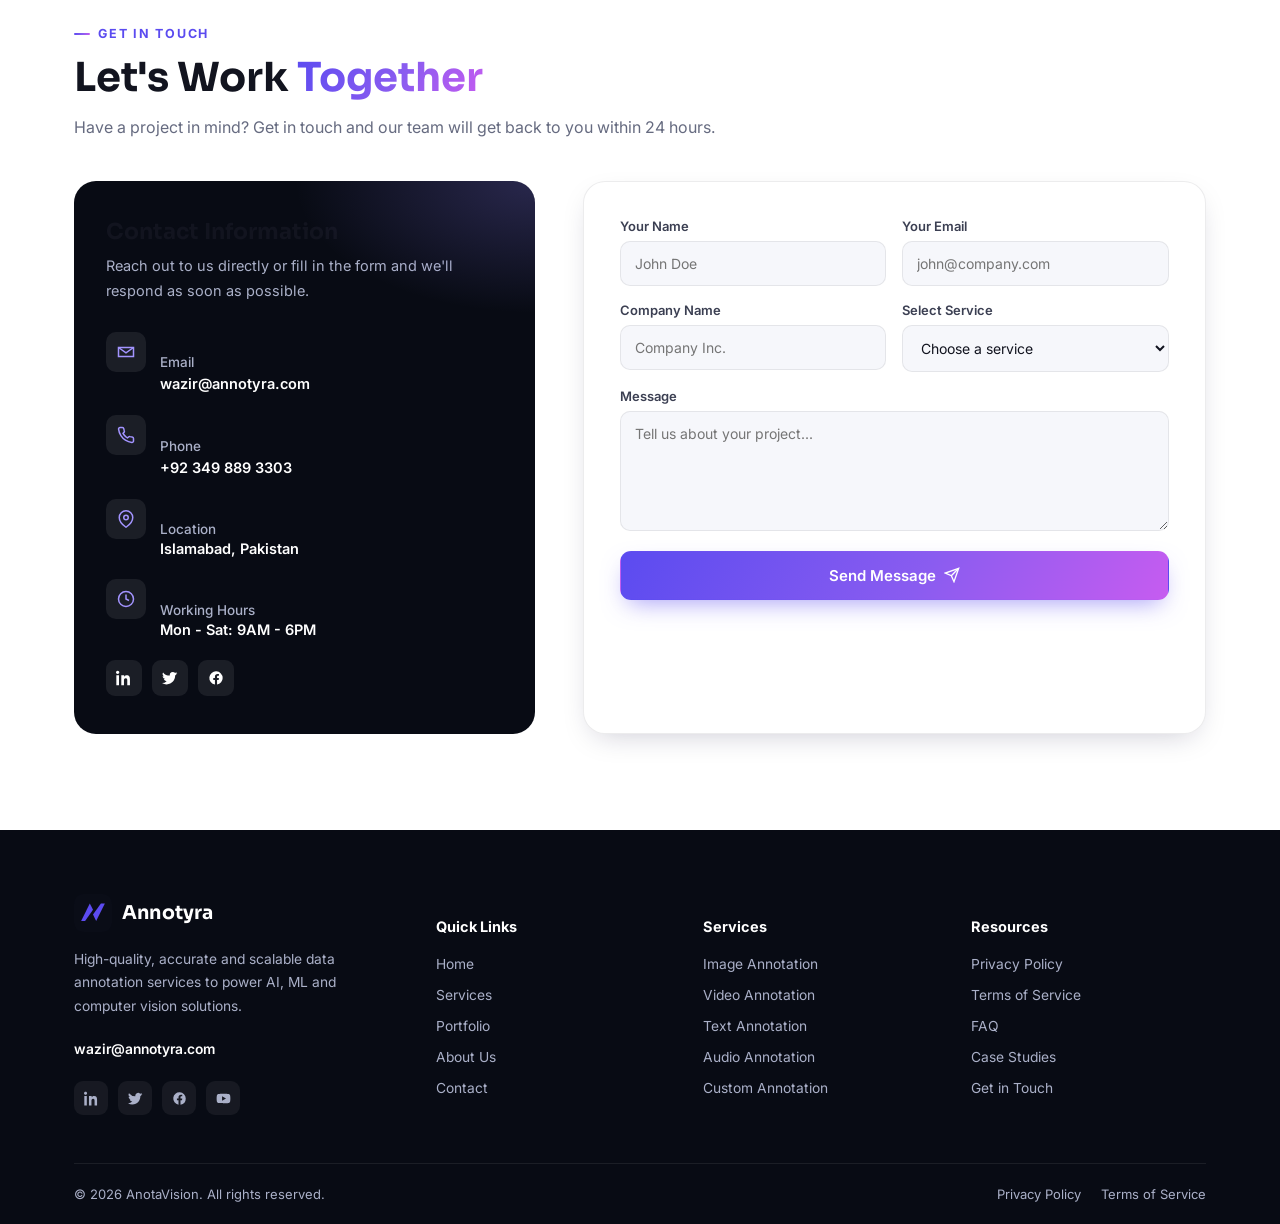
==== commit 3a383800: "Update index.html" ====
--- a/index.html
+++ b/index.html
@@ -485,7 +485,7 @@
     <div class="testi-grid">
       <div class="testi-card reveal">
         <div class="stars">★★★★★</div>
-        <p>"AnotaVision delivered high-quality annotated data ahead of schedule. Their team is reliable, professional and easy to work with."</p>
+        <p>"Annotyra delivered high-quality annotated data ahead of schedule. Their team is reliable, professional and easy to work with."</p>
         <div class="testi-person">
           <div class="testi-avatar">SJ</div>
           <div><h5>Sarah Johnson</h5><span>Project Manager, VisionAI</span></div>
@@ -501,7 +501,7 @@
       </div>
       <div class="testi-card reveal" data-delay=".1s">
         <div class="stars">★★★★★</div>
-        <p>"Excellent communication, scalable team and top-notch quality. We definitely continue working with AnotaVision."</p>
+        <p>"Excellent communication, scalable team and top-notch quality. We definitely continue working with Annotyra."</p>
         <div class="testi-person">
           <div class="testi-avatar">ED</div>
           <div><h5>Emily Davis</h5><span>Data Lead, NextGen AI</span></div>
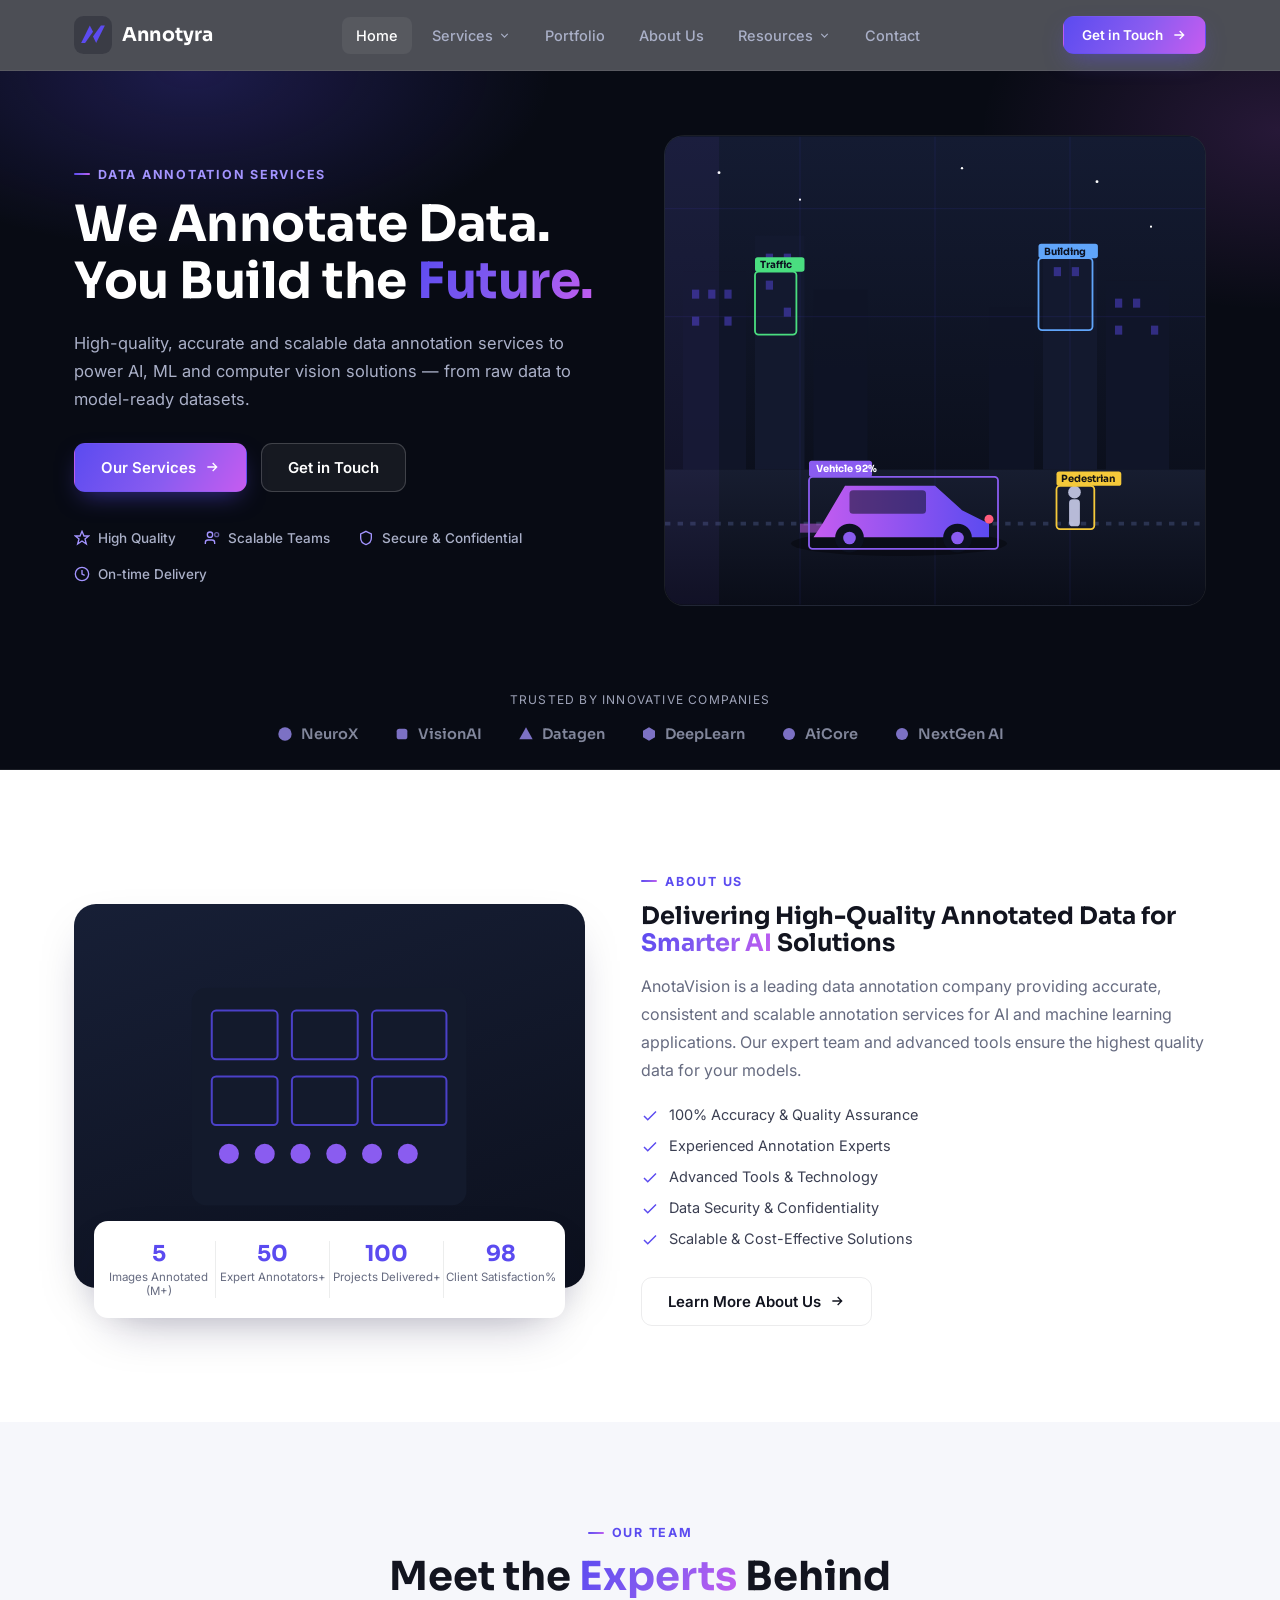
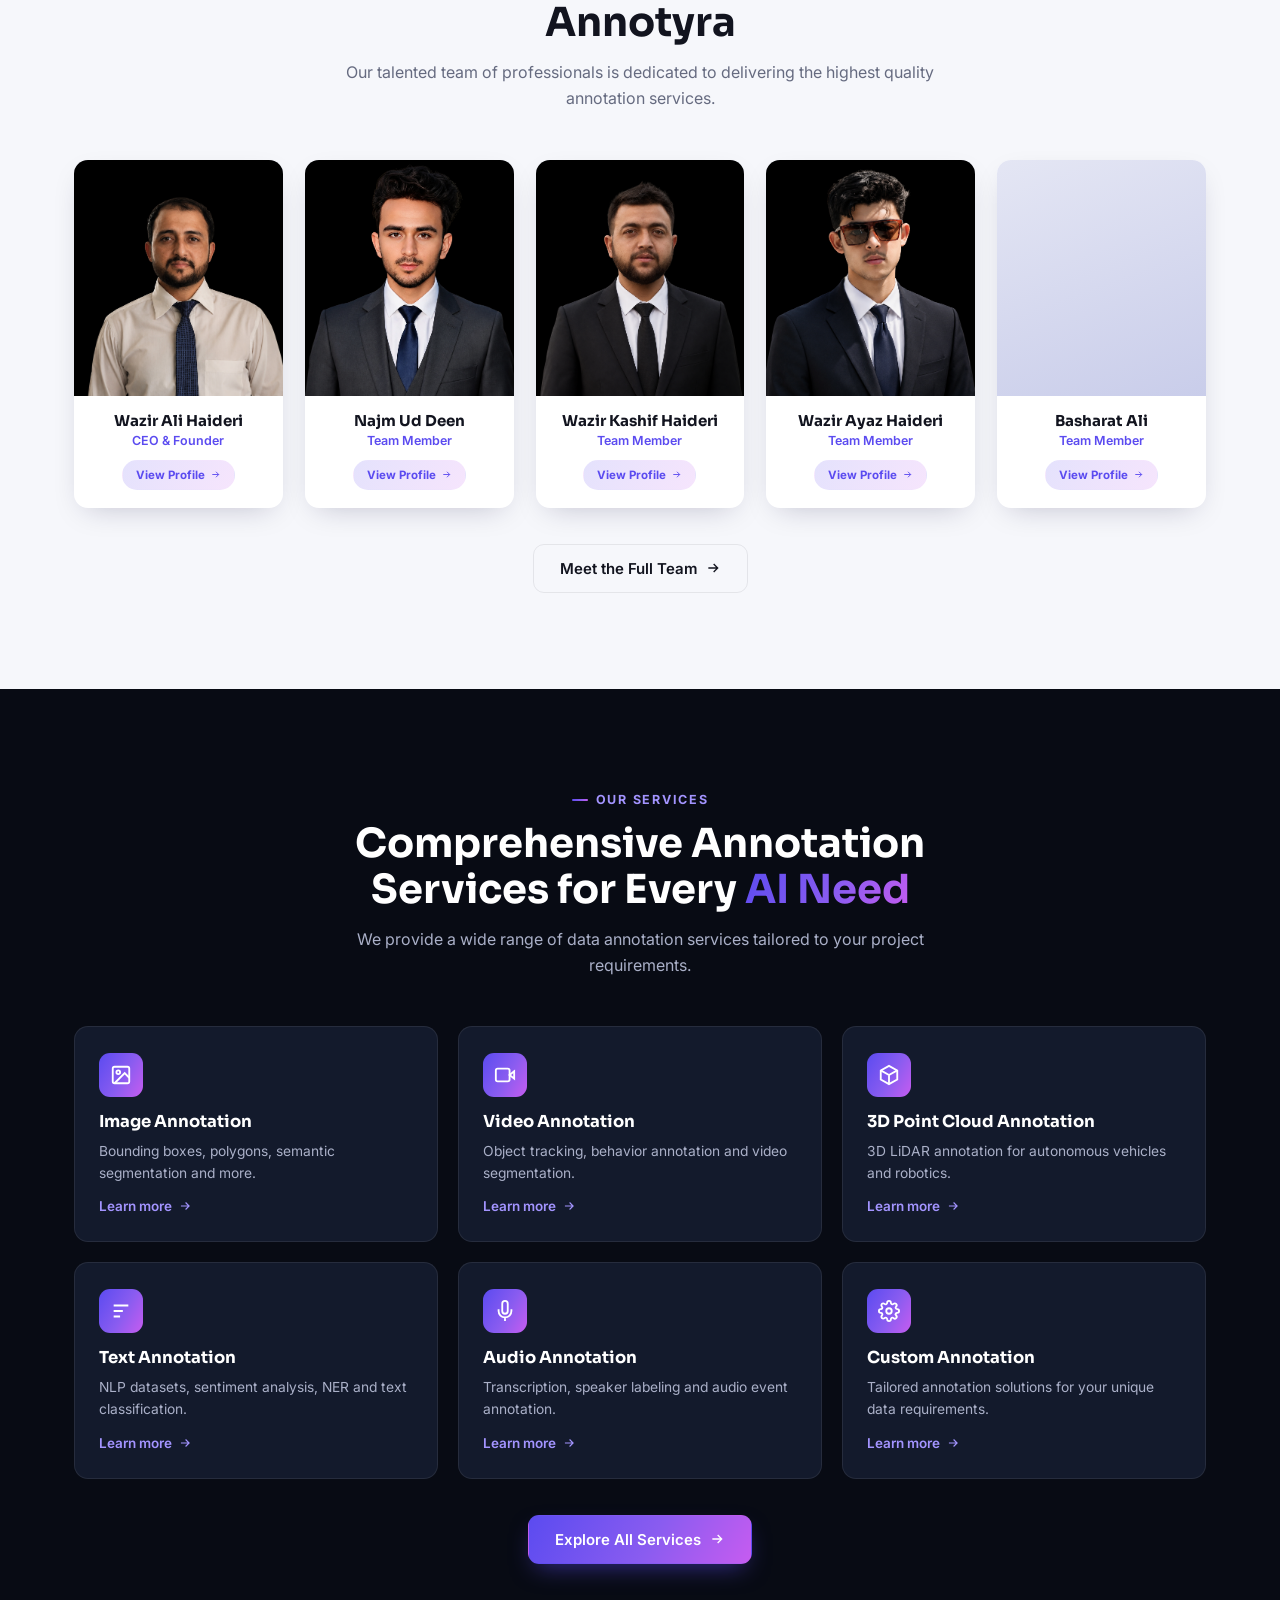
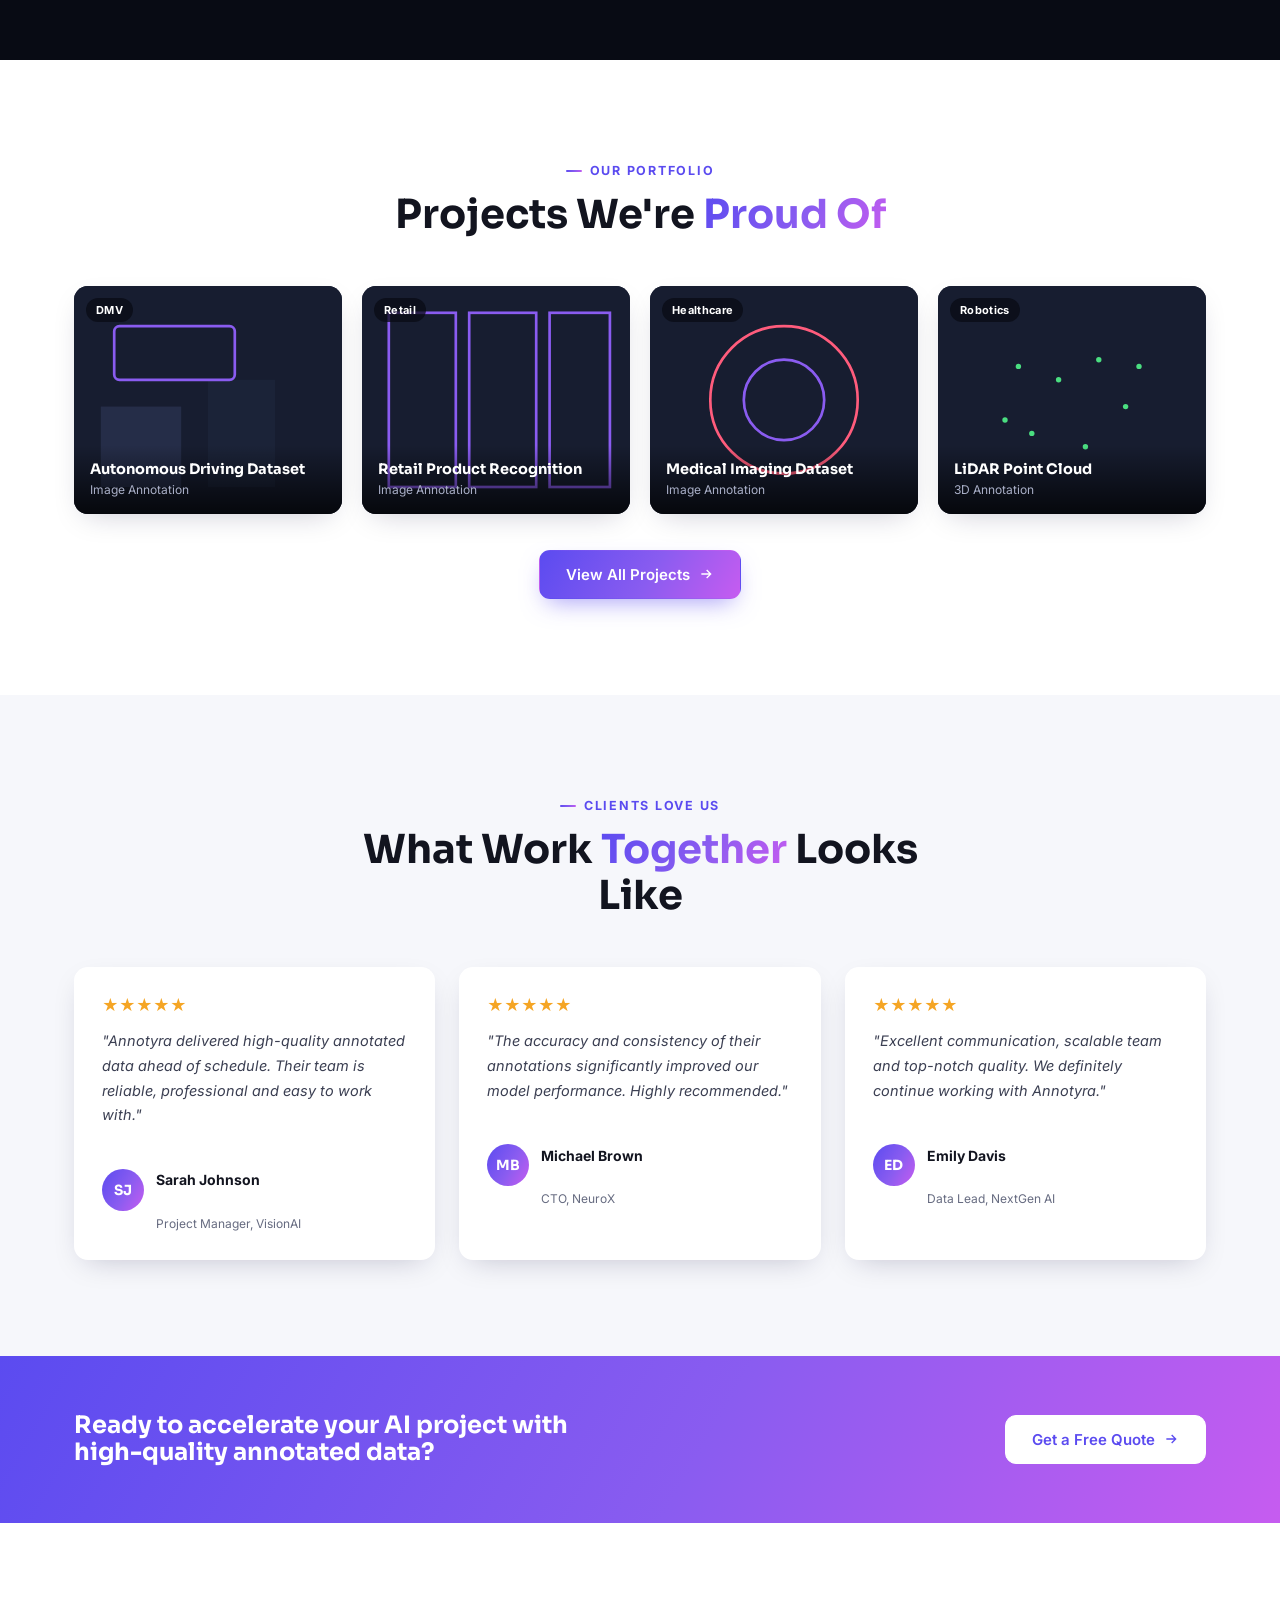
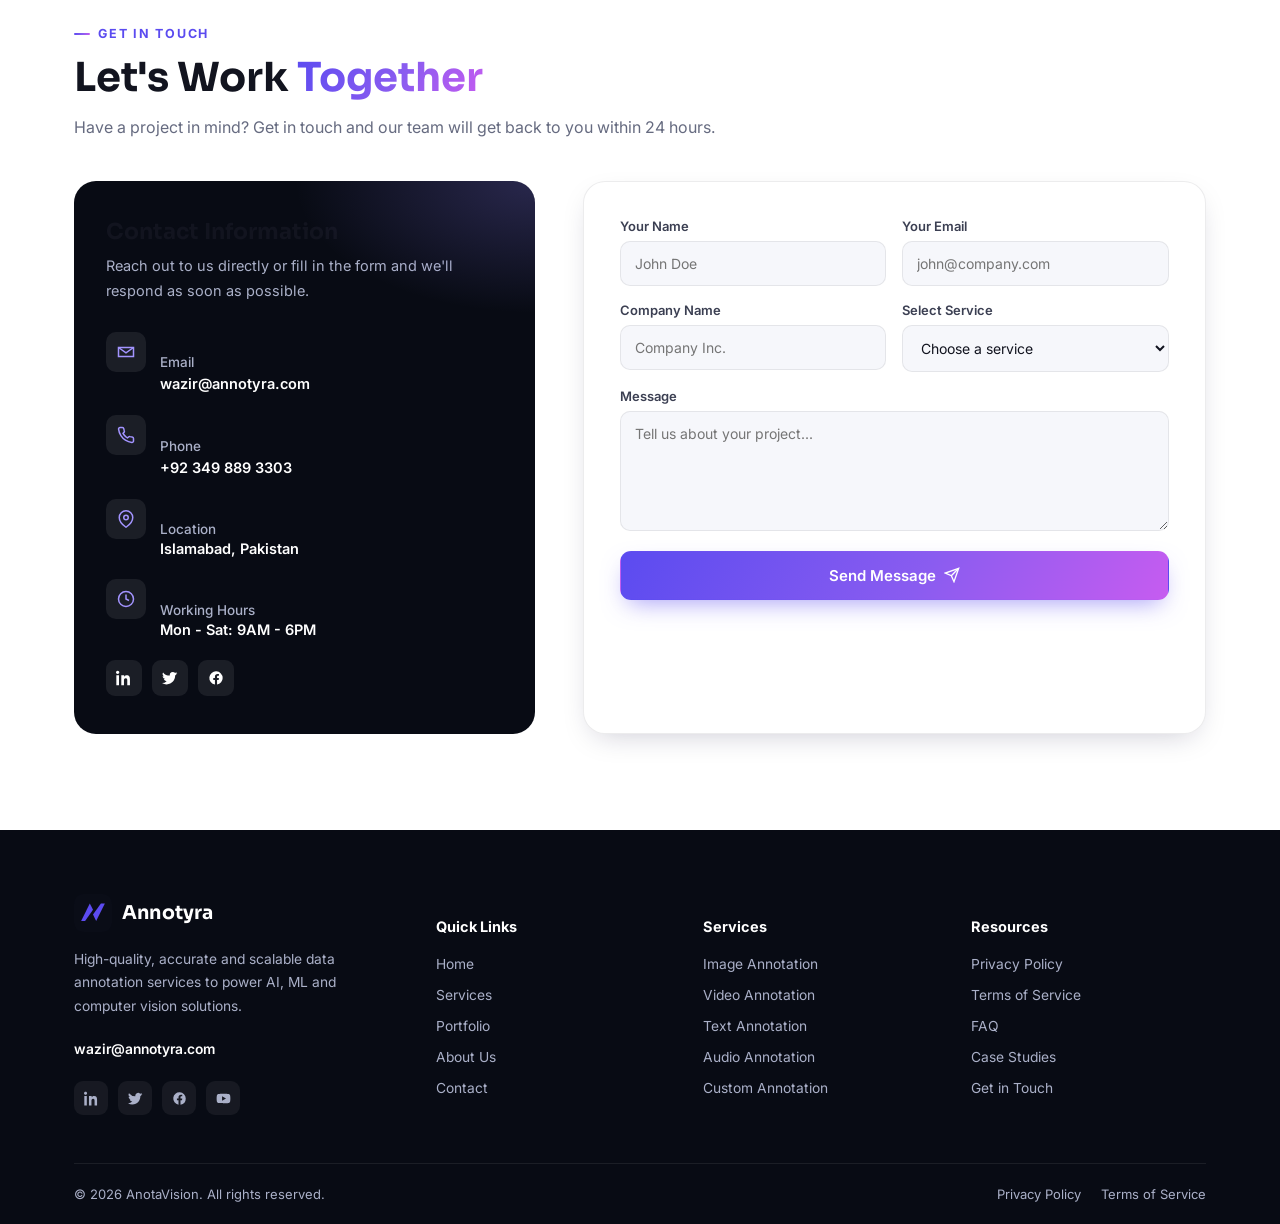
==== commit 34ce8986: "Add files via upload" ====
--- a/index.html
+++ b/index.html
@@ -3,12 +3,152 @@
 <head>
 <meta charset="UTF-8">
 <meta name="viewport" content="width=device-width, initial-scale=1.0">
-<title>Annotyra | Data Annotation Services for AI &amp; Machine Learning</title>
-<meta name="description" content="AnotaVision delivers high-quality, accurate and scalable data annotation services — image, video, text, audio, 3D point cloud and custom annotation — to power AI, ML and computer vision solutions.">
+<title>Annotyra | Data Annotation Company for AI &amp; Machine Learning</title>
+<meta name="description" content="Annotyra provides accurate, scalable data annotation — image, video, text, audio and 3D point cloud — for AI and machine learning teams worldwide.">
+<meta name="robots" content="index, follow">
+<meta name="author" content="Annotyra">
+<link rel="canonical" href="https://www.annotyra.com/">
 <link rel="icon" href="images/favicon.svg" type="image/svg+xml">
 <link rel="preconnect" href="https://fonts.googleapis.com">
 <link href="https://fonts.googleapis.com/css2?family=Sora:wght@500;600;700;800&family=Inter:wght@400;500;600;700&display=swap" rel="stylesheet">
 <link rel="stylesheet" href="css/style.css">
+
+<!-- ============ OPEN GRAPH / SOCIAL SHARING ============ -->
+<meta property="og:type" content="website">
+<meta property="og:site_name" content="Annotyra">
+<meta property="og:title" content="Annotyra | Data Annotation Company for AI &amp; Machine Learning">
+<meta property="og:description" content="Accurate, scalable data annotation — image, video, text, audio and 3D point cloud — for AI and machine learning teams worldwide.">
+<meta property="og:url" content="https://www.annotyra.com/">
+<meta property="og:image" content="https://www.annotyra.com/images/og-cover.jpg">
+<meta property="og:image:width" content="1200">
+<meta property="og:image:height" content="630">
+<meta property="og:locale" content="en_US">
+
+<meta name="twitter:card" content="summary_large_image">
+<meta name="twitter:title" content="Annotyra | Data Annotation Company for AI &amp; Machine Learning">
+<meta name="twitter:description" content="Accurate, scalable data annotation — image, video, text, audio and 3D point cloud — for AI and machine learning teams worldwide.">
+<meta name="twitter:image" content="https://www.annotyra.com/images/og-cover.jpg">
+
+<!-- ============ STRUCTURED DATA (JSON-LD) ============ -->
+<script type="application/ld+json">
+{
+  "@context": "https://schema.org",
+  "@graph": [
+    {
+      "@type": "Organization",
+      "@id": "https://www.annotyra.com/#organization",
+      "name": "Annotyra",
+      "alternateName": "AnotaVision",
+      "url": "https://www.annotyra.com/",
+      "logo": "https://www.annotyra.com/images/favicon.svg",
+      "description": "Annotyra is a data annotation company providing image, video, text, audio, 3D point cloud and custom annotation services for AI and machine learning teams.",
+      "email": "wazir@annotyra.com",
+      "telephone": "+92-349-889-3303",
+      "foundingDate": "2020",
+      "address": {
+        "@type": "PostalAddress",
+        "addressLocality": "Islamabad",
+        "addressCountry": "PK"
+      },
+      "contactPoint": {
+        "@type": "ContactPoint",
+        "telephone": "+92-349-889-3303",
+        "email": "wazir@annotyra.com",
+        "contactType": "customer service",
+        "areaServed": "Worldwide",
+        "availableLanguage": ["English"]
+      },
+      "sameAs": [
+        "https://www.linkedin.com/company/annotyra"
+      ]
+    },
+    {
+      "@type": "WebSite",
+      "@id": "https://www.annotyra.com/#website",
+      "url": "https://www.annotyra.com/",
+      "name": "Annotyra",
+      "publisher": { "@id": "https://www.annotyra.com/#organization" },
+      "inLanguage": "en-US"
+    },
+    {
+      "@type": "WebPage",
+      "@id": "https://www.annotyra.com/#webpage",
+      "url": "https://www.annotyra.com/",
+      "name": "Annotyra | Data Annotation Company for AI & Machine Learning",
+      "isPartOf": { "@id": "https://www.annotyra.com/#website" },
+      "about": { "@id": "https://www.annotyra.com/#organization" },
+      "description": "Accurate, scalable data annotation services for AI and machine learning teams: image, video, text, audio, 3D point cloud and custom annotation."
+    },
+    {
+      "@type": "ItemList",
+      "@id": "https://www.annotyra.com/#services",
+      "name": "Data Annotation Services",
+      "itemListElement": [
+        {
+          "@type": "Service",
+          "position": 1,
+          "serviceType": "Image Annotation",
+          "name": "Image Annotation",
+          "description": "Bounding boxes, polygons and semantic segmentation for computer vision models.",
+          "provider": { "@id": "https://www.annotyra.com/#organization" },
+          "areaServed": "Worldwide",
+          "url": "https://www.annotyra.com/services.html#image-annotation"
+        },
+        {
+          "@type": "Service",
+          "position": 2,
+          "serviceType": "Video Annotation",
+          "name": "Video Annotation",
+          "description": "Object tracking, behavior annotation and video segmentation.",
+          "provider": { "@id": "https://www.annotyra.com/#organization" },
+          "areaServed": "Worldwide",
+          "url": "https://www.annotyra.com/services.html#video-annotation"
+        },
+        {
+          "@type": "Service",
+          "position": 3,
+          "serviceType": "3D Point Cloud Annotation",
+          "name": "3D Point Cloud Annotation",
+          "description": "LiDAR and depth-sensor annotation for autonomous vehicles and robotics.",
+          "provider": { "@id": "https://www.annotyra.com/#organization" },
+          "areaServed": "Worldwide",
+          "url": "https://www.annotyra.com/services.html#3d-point-cloud"
+        },
+        {
+          "@type": "Service",
+          "position": 4,
+          "serviceType": "Text Annotation",
+          "name": "Text Annotation",
+          "description": "NLP datasets, sentiment analysis, NER and text classification.",
+          "provider": { "@id": "https://www.annotyra.com/#organization" },
+          "areaServed": "Worldwide",
+          "url": "https://www.annotyra.com/services.html#text-annotation"
+        },
+        {
+          "@type": "Service",
+          "position": 5,
+          "serviceType": "Audio Annotation",
+          "name": "Audio Annotation",
+          "description": "Transcription, speaker labeling and audio event annotation.",
+          "provider": { "@id": "https://www.annotyra.com/#organization" },
+          "areaServed": "Worldwide",
+          "url": "https://www.annotyra.com/services.html#audio-annotation"
+        },
+        {
+          "@type": "Service",
+          "position": 6,
+          "serviceType": "Custom Annotation",
+          "name": "Custom Annotation",
+          "description": "Bespoke annotation workflows and tooling for unique data requirements.",
+          "provider": { "@id": "https://www.annotyra.com/#organization" },
+          "areaServed": "Worldwide",
+          "url": "https://www.annotyra.com/services.html#custom-annotation"
+        }
+      ]
+    }
+  ]
+}
+</script>
 </head>
 <body>
 
@@ -631,4 +771,4 @@
 <script src="js/footer.js"></script>
 <script src="js/contact.js"></script>
 </body>
-</html>
+</html>
